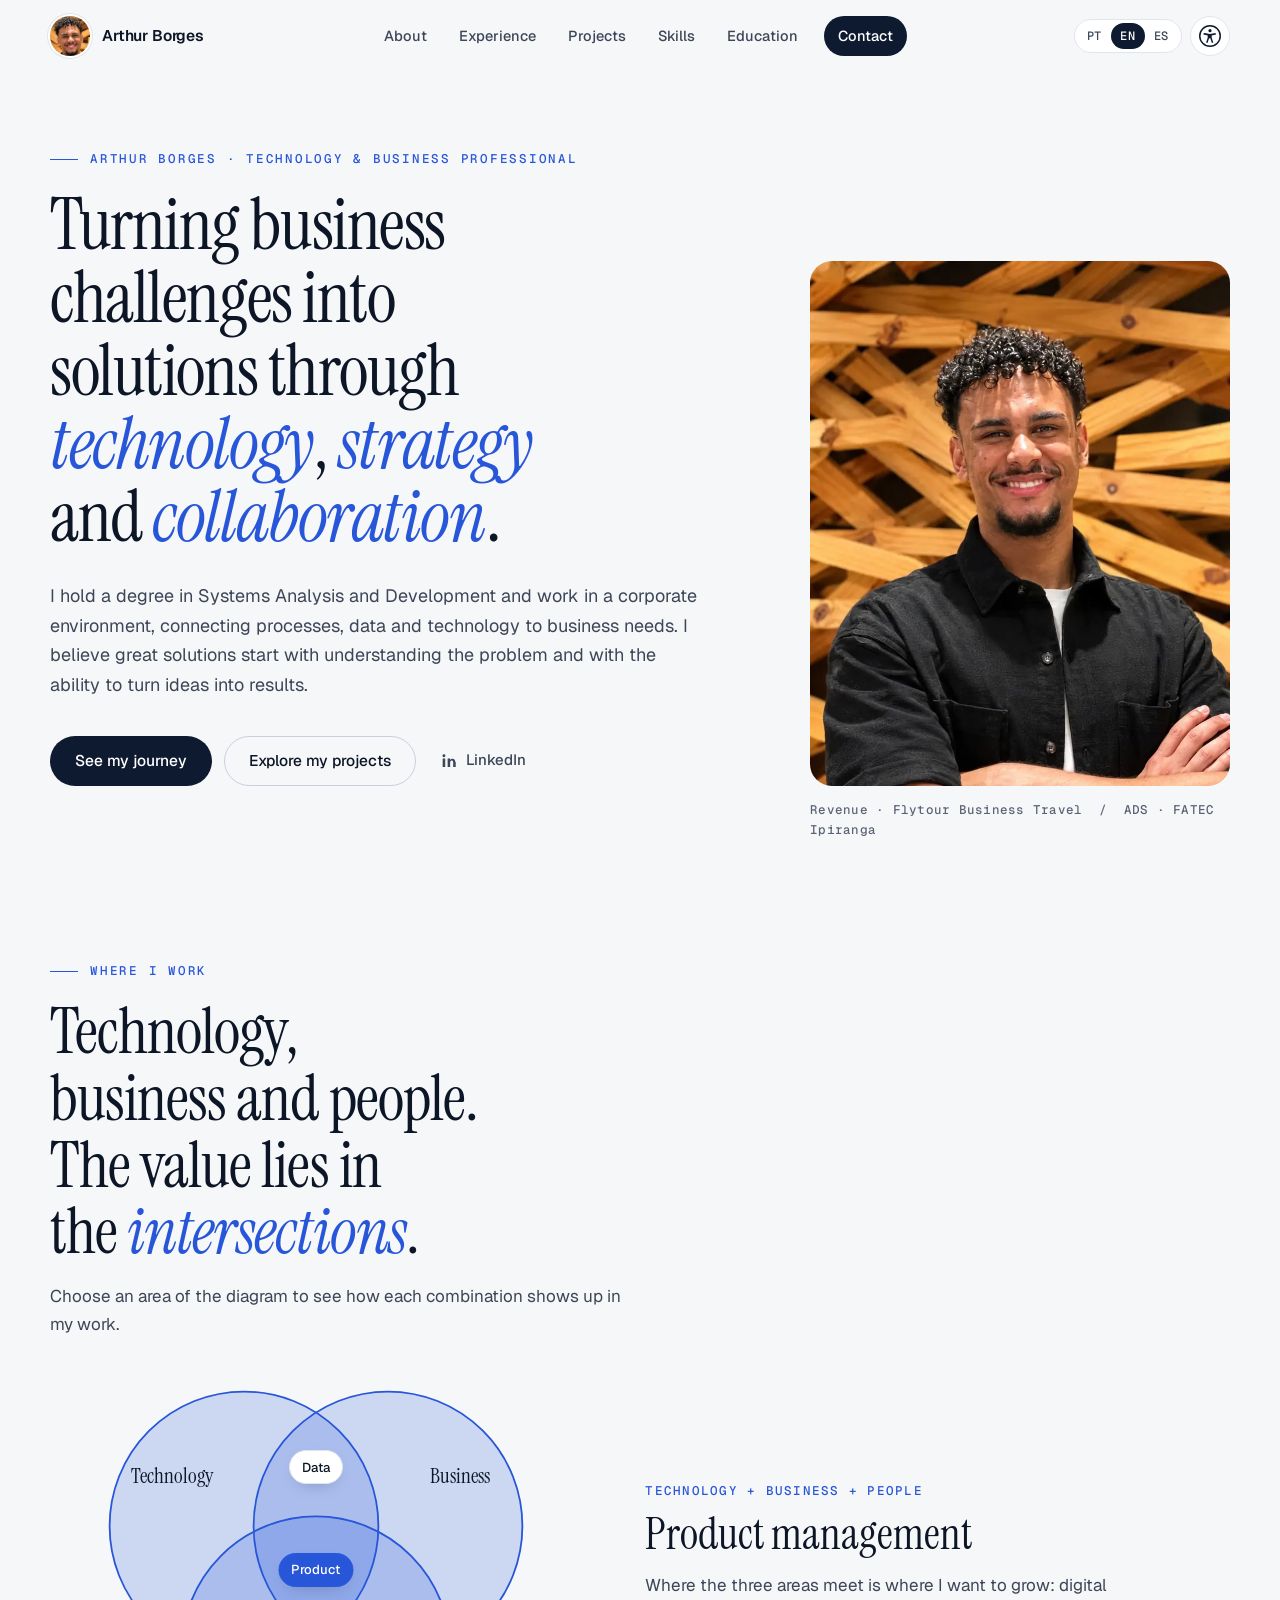
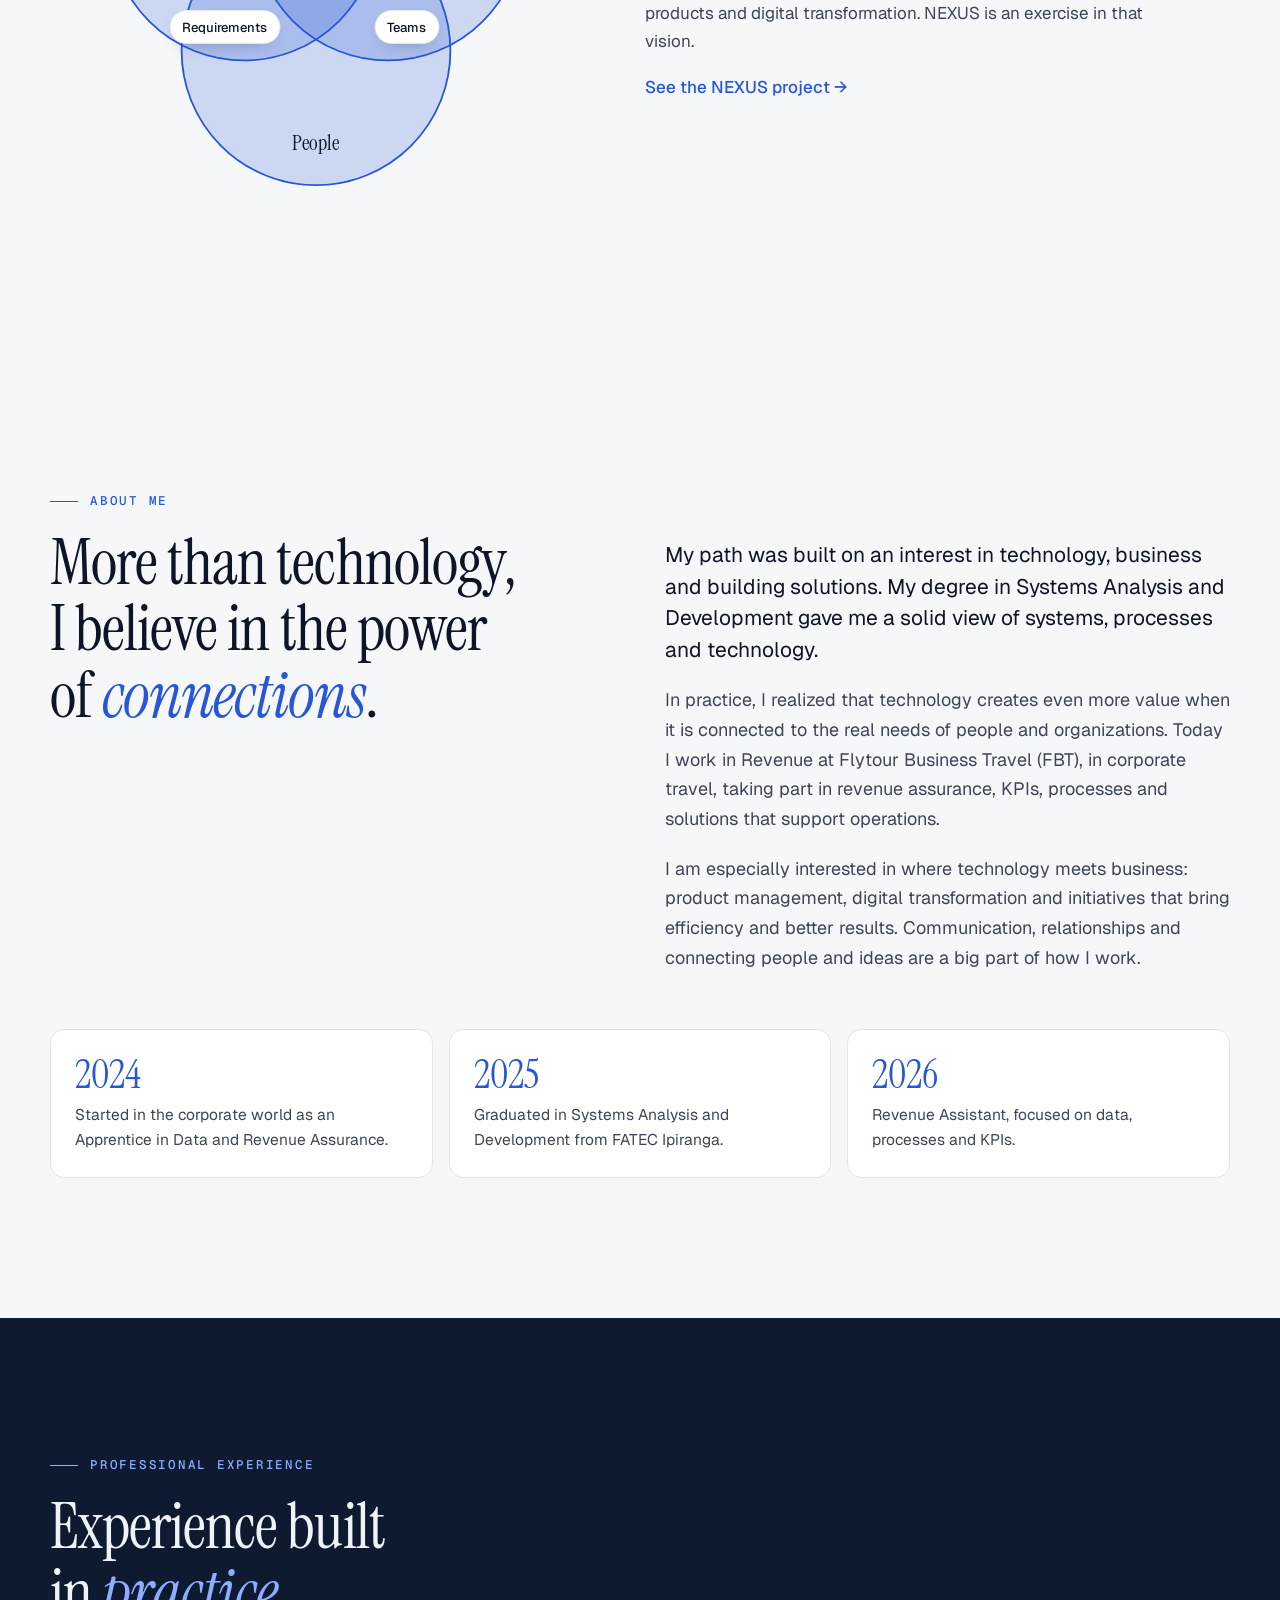
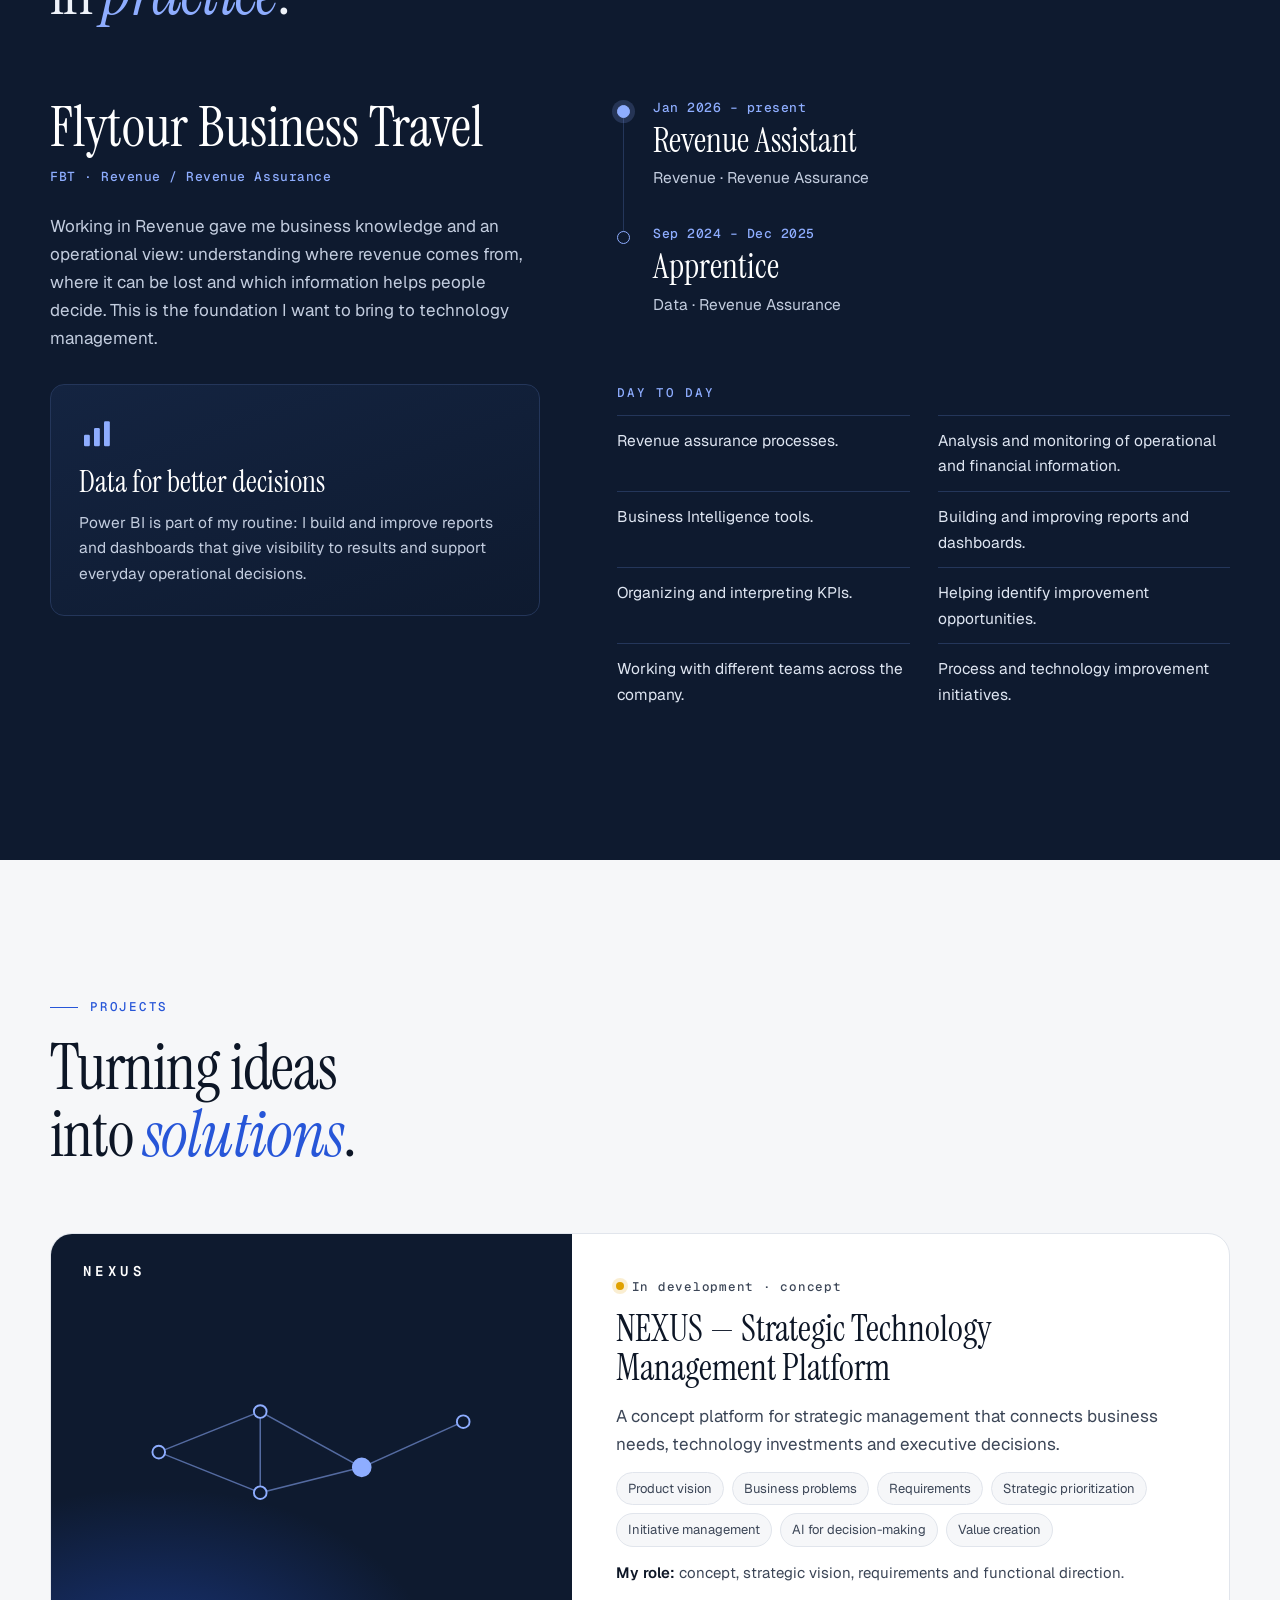
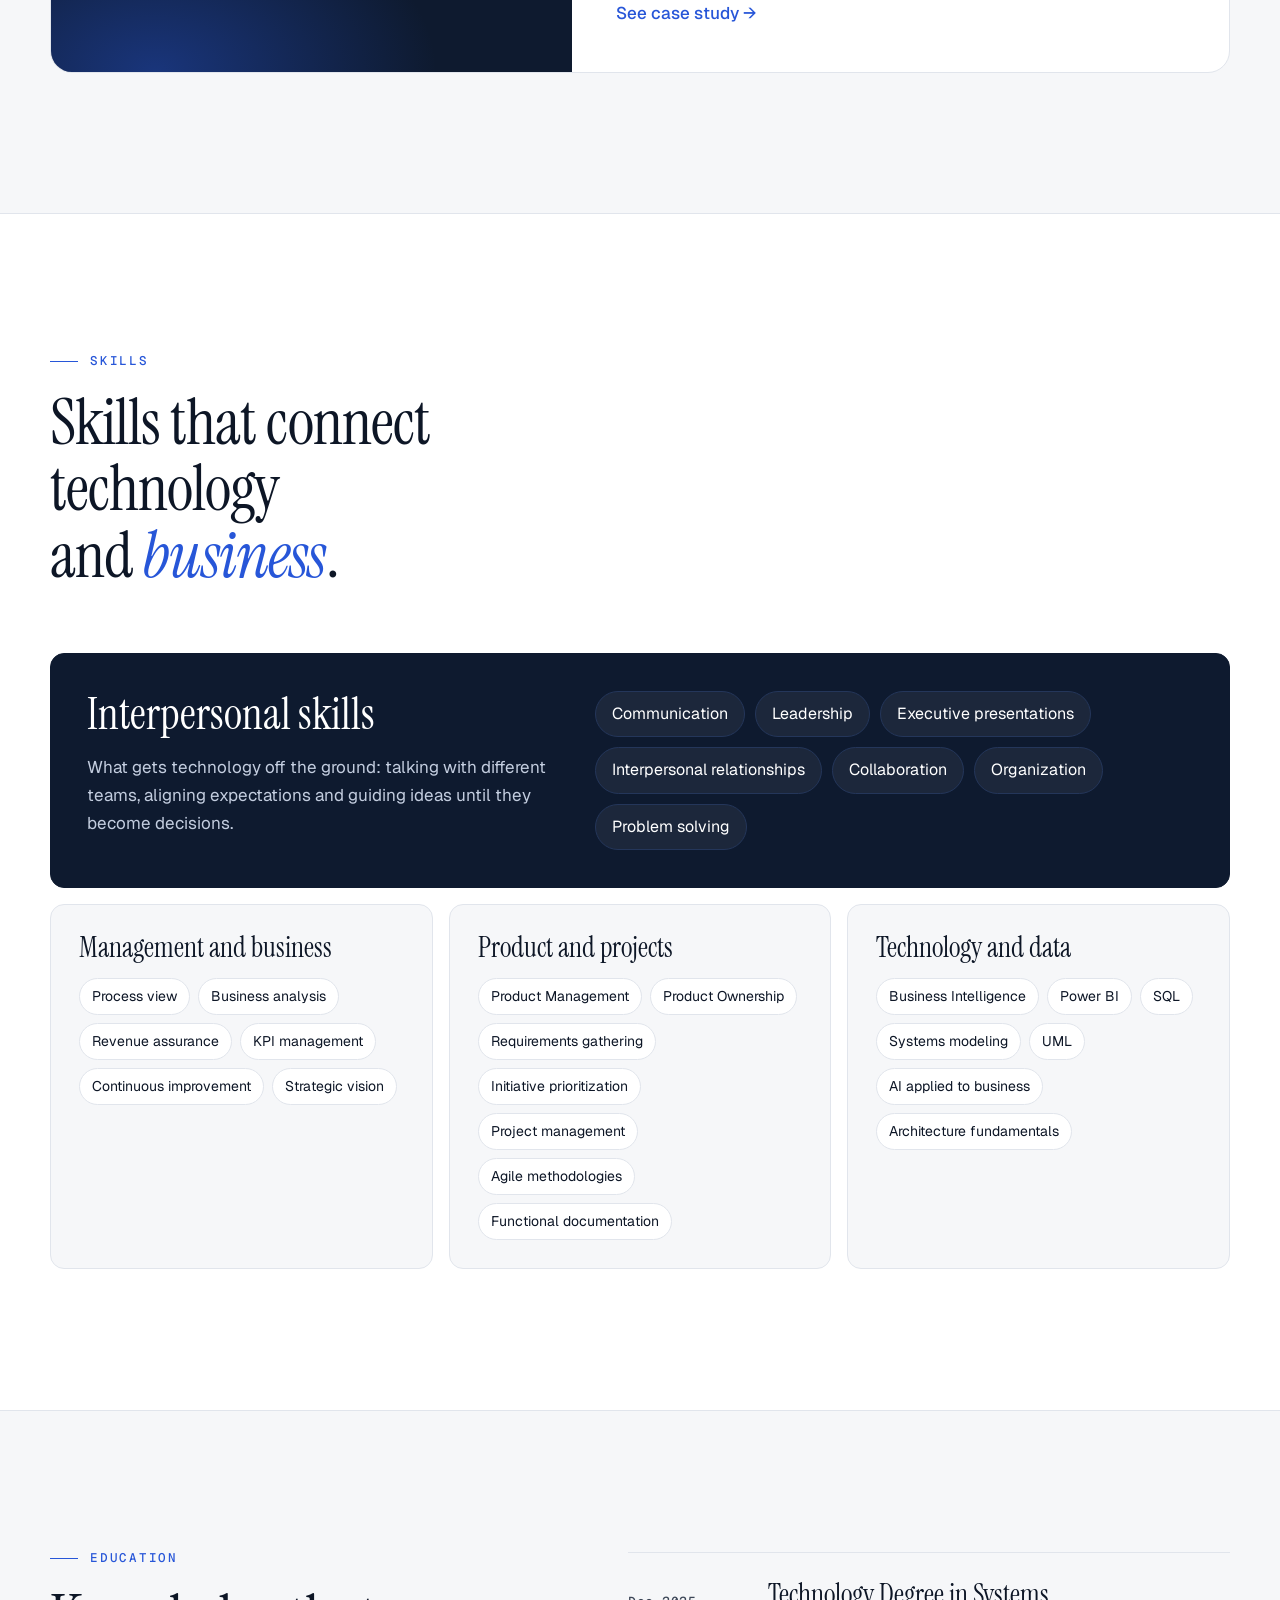
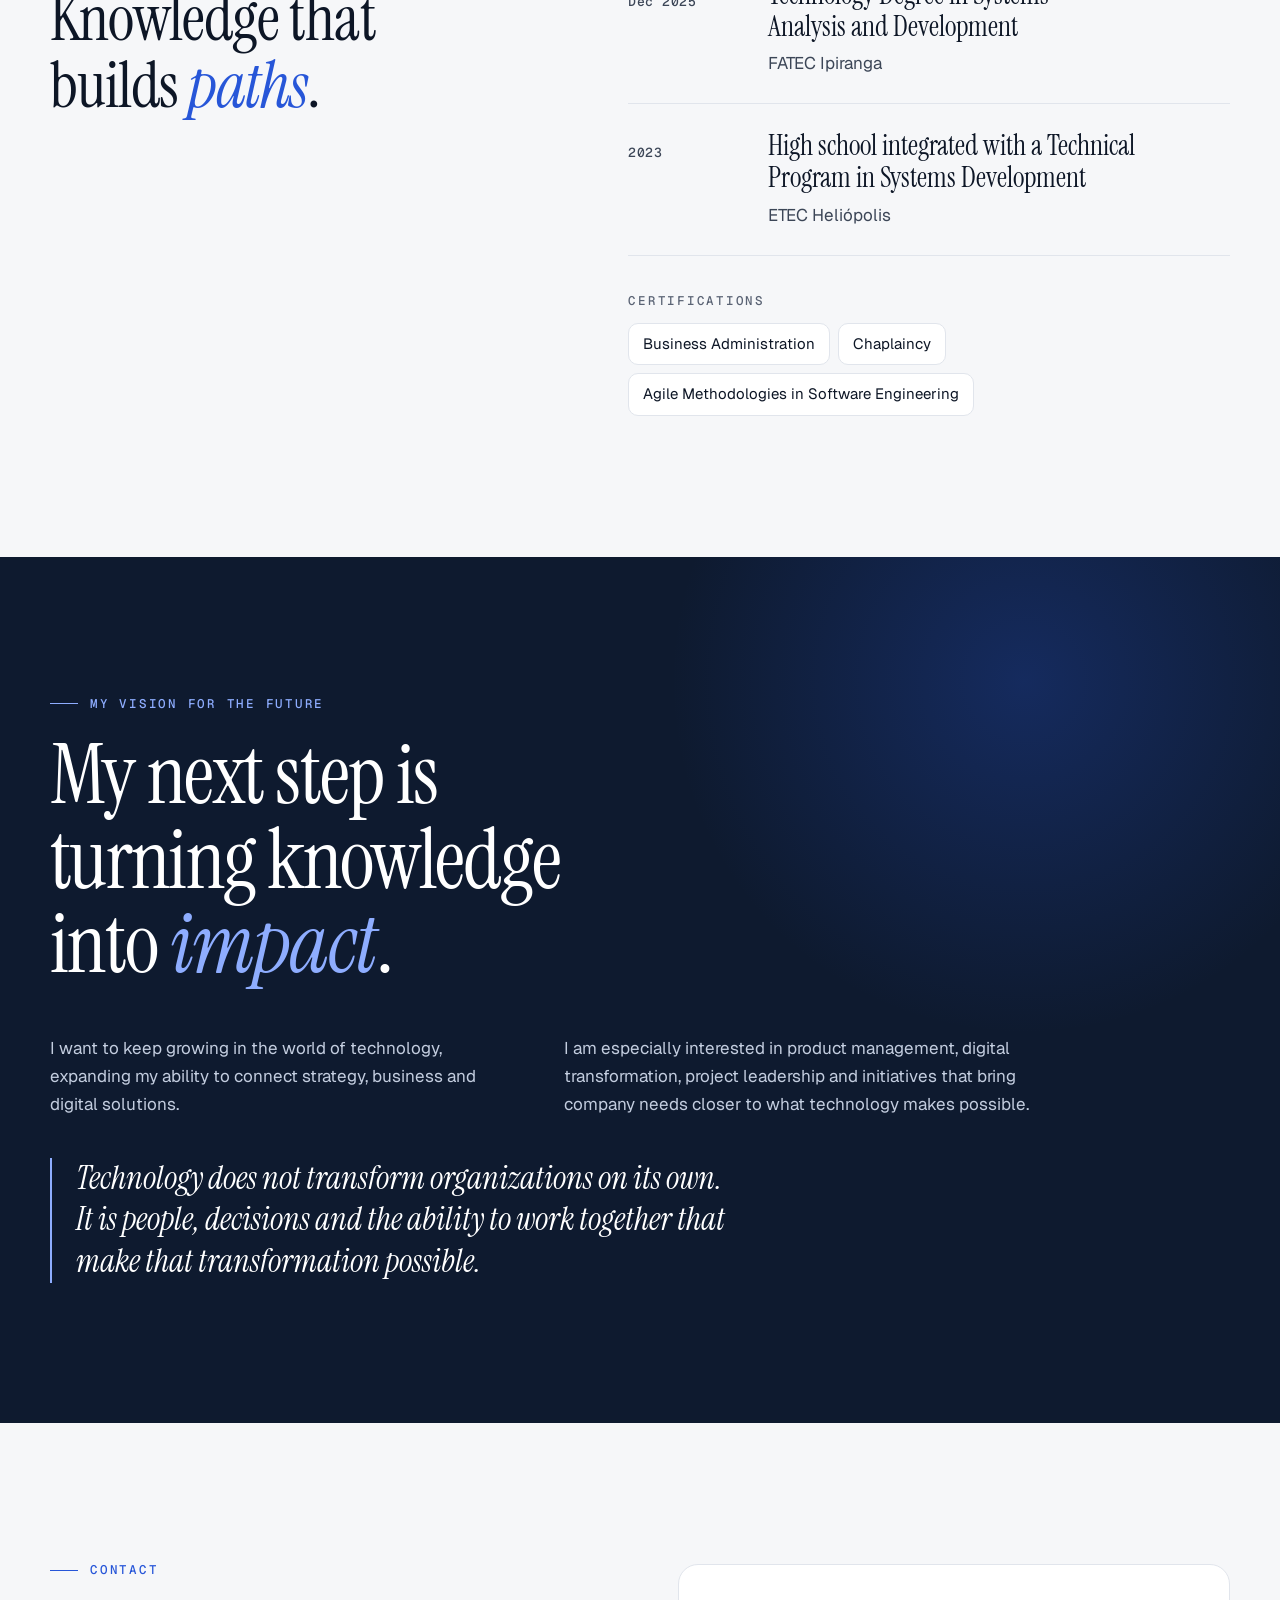
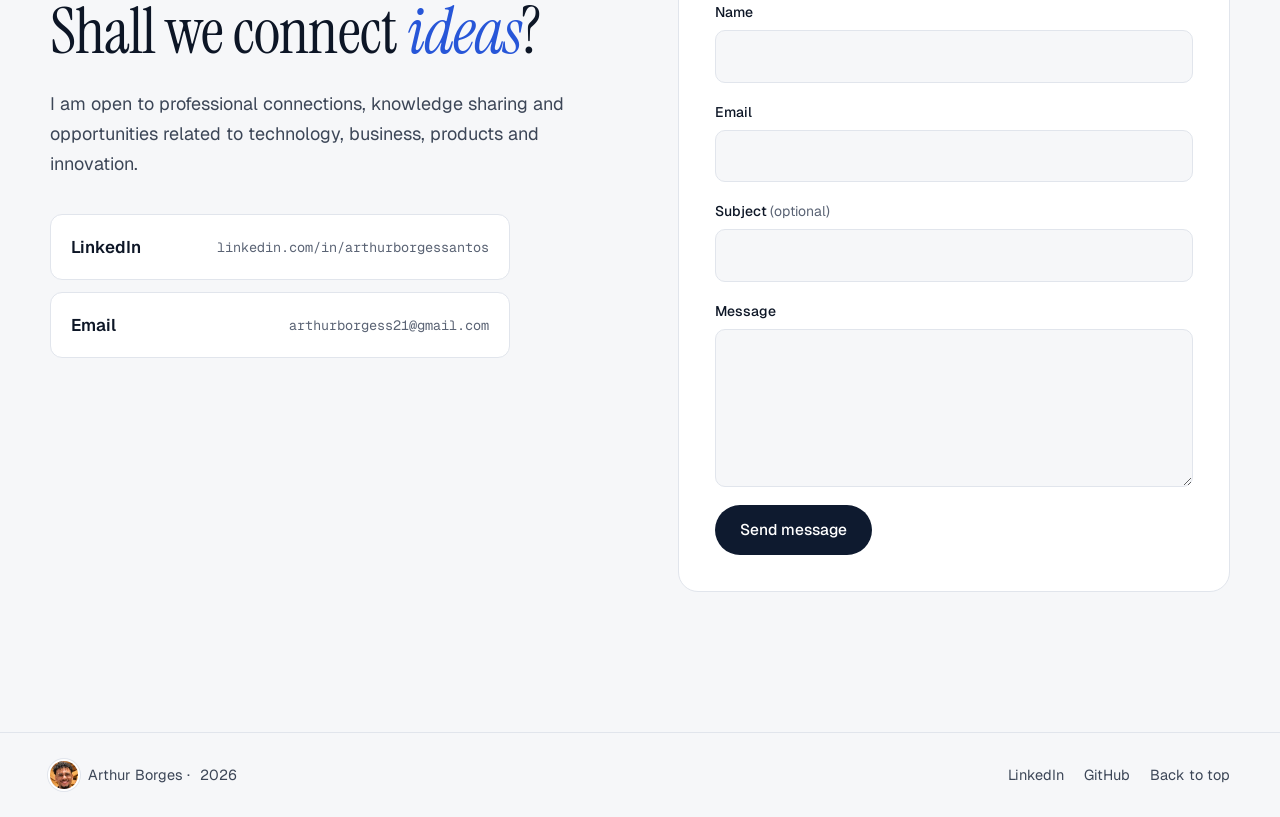
==== en/index.html @ 5f2b8b88 "feat: acessibilidade, inglês e espanhol, foto no topo e diagrama Onde eu atuo" ====
<!doctype html>
<html lang="en">
<head>
  <meta charset="utf-8">
  <meta name="viewport" content="width=device-width, initial-scale=1">
  <title>Arthur Borges · Technology &amp; Business Professional</title>
  <meta name="description" content="Arthur Borges connects technology, business and people. A Systems Analysis and Development graduate working in Revenue with data, processes and Business Intelligence.">
  <link rel="canonical" href="https://arthursantx.github.io/en/">
  <meta name="theme-color" content="#0E1A2F">

  <meta property="og:type" content="profile">
  <meta property="og:locale" content="en_US">
  <meta property="og:site_name" content="Arthur Borges">
  <meta property="og:title" content="Arthur Borges · Technology & Business Professional">
  <meta property="og:description" content="Connecting technology, business and people to turn business challenges into solutions.">
  <meta property="og:url" content="https://arthursantx.github.io/en/">
  <meta property="og:image" content="https://arthursantx.github.io/assets/img/og.jpg">
  <meta property="og:image:width" content="1200">
  <meta property="og:image:height" content="630">
  <meta property="og:image:alt" content="Arthur Borges, Technology & Business Professional">
  <meta name="twitter:card" content="summary_large_image">

  <link rel="icon" href="/favicon-32.png" type="image/png" sizes="32x32">
  <link rel="alternate" hreflang="pt-BR" href="https://arthursantx.github.io/">
  <link rel="alternate" hreflang="en" href="https://arthursantx.github.io/en/">
  <link rel="alternate" hreflang="es" href="https://arthursantx.github.io/es/">
  <link rel="alternate" hreflang="x-default" href="https://arthursantx.github.io/">
  <link rel="preconnect" href="https://fonts.googleapis.com">
  <link rel="preconnect" href="https://fonts.gstatic.com" crossorigin>
  <link rel="stylesheet" href="https://fonts.googleapis.com/css2?family=Geist:wght@400;500;600&family=Geist+Mono:wght@400;500&family=Instrument+Serif:ital@0;1&display=swap">
  <link rel="stylesheet" href="/assets/css/site.css">
  <script src="/assets/js/site.js" defer></script>
  <script>try{var a=JSON.parse(localStorage.getItem('ab-acessibilidade')||'{}'),r=document.documentElement,e=[1,1.15,1.3,1.5][a.escala]||1;r.style.setProperty('--a11y-escala',e);['contraste','leitura','espacamento','links','movimento'].forEach(function(o){if(a[o]===true)r.classList.add('a11y-'+o)})}catch(x){}</script>

  <script type="application/ld+json">
  {
    "@context": "https://schema.org",
    "@type": "Person",
    "name": "Arthur Borges",
    "jobTitle": "Technology & Business Professional",
    "url": "https://arthursantx.github.io/",
    "sameAs": ["https://www.linkedin.com/in/arthurborgessantos/", "https://github.com/arthursantx"],
    "alumniOf": [
      {"@type": "CollegeOrUniversity", "name": "FATEC Ipiranga"},
      {"@type": "HighSchool", "name": "ETEC Heliópolis"}
    ],
    "knowsAbout": ["Análise de negócios", "Product Ownership", "Business Intelligence", "Power BI", "Garantia de receita", "Transformação digital"]
  }
  </script>
</head>
<body>
  <a class="pular" href="#conteudo">Skip to content</a>

  <header class="topo" data-topo>
    <div class="topo-interno">
      <a class="monograma" href="#inicio" aria-label="Arthur Borges, back to top">
        <img class="monograma-foto" src="/assets/img/avatar.webp" alt="" width="40" height="40">
        <span class="monograma-nome">Arthur Borges</span>
      </a>
      <nav class="menu" id="menu" aria-label="Sections" data-menu>
        <ul>
          <li><a href="#sobre">About</a></li>
          <li><a href="#experiencia">Experience</a></li>
          <li><a href="#projetos">Projects</a></li>
          <li><a href="#competencias">Skills</a></li>
          <li><a href="#formacao">Education</a></li>
          <li><a href="#contato" class="menu-contato">Contact</a></li>
        </ul>
      </nav>
      <div class="ferramentas">
        <nav class="idiomas" aria-label="Language">
          <a href="/" hreflang="pt-BR" lang="pt-BR" data-idioma="pt"><span aria-hidden="true">PT</span><span class="visualmente-oculto">Português</span></a>
          <a href="/en/" hreflang="en" lang="en" data-idioma="en" aria-current="page"><span aria-hidden="true">EN</span><span class="visualmente-oculto">English</span></a>
          <a href="/es/" hreflang="es" lang="es" data-idioma="es"><span aria-hidden="true">ES</span><span class="visualmente-oculto">Español</span></a>
        </nav>
        <button class="a11y-botao" type="button" aria-expanded="false" aria-controls="a11y" data-a11y-botao>
          <svg aria-hidden="true" viewBox="0 0 24 24"><circle cx="12" cy="12" r="10.25" fill="none" stroke="currentColor" stroke-width="1.5"/><circle cx="12" cy="6.7" r="1.6"/><path d="M6.4 9.1c1.9.5 3.8.8 5.6.8s3.7-.3 5.6-.8l.4 1.4c-1.4.4-2.9.7-4.3.9v2.4l1.6 4.6-1.4.5-1.6-4.6h-1.2l-1.6 4.6-1.4-.5 1.6-4.6v-2.4c-1.4-.2-2.9-.5-4.3-.9l.4-1.4Z"/></svg>
          <span class="visualmente-oculto">Accessibility</span>
        </button>
      </div>
      <button class="menu-botao" type="button" aria-expanded="false" aria-controls="menu" data-menu-botao>
        <span class="menu-botao-linhas" aria-hidden="true"></span>
        <span class="visualmente-oculto">Open menu</span>
      </button>
    </div>
  </header>

  <div class="a11y-painel" id="a11y" role="dialog" aria-labelledby="a11y-titulo" hidden data-a11y-painel>
    <div class="a11y-cabeca">
      <h2 id="a11y-titulo">Accessibility</h2>
      <button type="button" class="a11y-fechar" data-a11y-fechar><span aria-hidden="true">×</span><span class="visualmente-oculto">Close accessibility panel</span></button>
    </div>
    <div class="a11y-grupo" role="group" aria-labelledby="a11y-tamanho">
      <p id="a11y-tamanho" class="a11y-rotulo">Text size</p>
      <div class="a11y-tamanho">
        <button type="button" data-a11y-texto="-1"><span aria-hidden="true">A−</span><span class="visualmente-oculto">Decrease text size</span></button>
        <output data-a11y-escala>100%</output>
        <button type="button" data-a11y-texto="1"><span aria-hidden="true">A+</span><span class="visualmente-oculto">Increase text size</span></button>
      </div>
    </div>
    <ul class="a11y-opcoes">
      <li><button type="button" aria-pressed="false" data-a11y="contraste"><span class="a11y-chave" aria-hidden="true"></span>High contrast</button></li>
      <li><button type="button" aria-pressed="false" data-a11y="leitura"><span class="a11y-chave" aria-hidden="true"></span>Easy-to-read font</button></li>
      <li><button type="button" aria-pressed="false" data-a11y="espacamento"><span class="a11y-chave" aria-hidden="true"></span>More space between letters and lines</button></li>
      <li><button type="button" aria-pressed="false" data-a11y="links"><span class="a11y-chave" aria-hidden="true"></span>Highlight links and buttons</button></li>
      <li><button type="button" aria-pressed="false" data-a11y="movimento"><span class="a11y-chave" aria-hidden="true"></span>Pause animations</button></li>
      <li><button type="button" aria-pressed="false" data-a11y="guia"><span class="a11y-chave" aria-hidden="true"></span>Reading guide</button></li>
    </ul>
    <button type="button" class="a11y-restaurar" data-a11y-restaurar>Reset to default</button>
    <p class="a11y-nota">Your choices are saved in this browser. The site also follows your system’s reduced-motion setting.</p>
  </div>

  <main id="conteudo">
    <!-- 01 · HOME -->
    <section class="hero" id="inicio" aria-labelledby="hero-titulo">
      <div class="envoltorio hero-grade">
        <div class="hero-texto">
          <p class="rotulo revelar">Arthur Borges · Technology &amp; Business Professional</p>
          <h1 id="hero-titulo" class="revelar">Turning business challenges into solutions through <em>technology</em>, <em>strategy</em> and <em>collaboration</em>.</h1>
          <p class="hero-apoio revelar">I hold a degree in Systems Analysis and Development and work in a corporate environment, connecting processes, data and technology to business needs. I believe great solutions start with understanding the problem and with the ability to turn ideas into results.</p>
          <div class="hero-acoes revelar">
            <a class="botao botao-cheio" href="#experiencia">See my journey</a>
            <a class="botao botao-contorno" href="#projetos">Explore my projects</a>
            <a class="link-linkedin" href="https://www.linkedin.com/in/arthurborgessantos/" target="_blank" rel="noopener">
              <svg aria-hidden="true" viewBox="0 0 24 24"><path d="M6.94 8.5H3.56V20h3.38V8.5ZM5.25 3a1.96 1.96 0 1 0 0 3.92 1.96 1.96 0 0 0 0-3.92ZM20.44 13.4c0-3.1-1.65-4.55-3.86-4.55a3.34 3.34 0 0 0-3.02 1.66V8.5h-3.37V20h3.37v-5.7c0-1.5.28-2.95 2.14-2.95 1.83 0 1.86 1.71 1.86 3.05V20h3.38v-6.6Z"/></svg>
              LinkedIn
            </a>
          </div>
        </div>

        <figure class="retrato revelar" aria-label="Portrait of Arthur Borges">
          <img src="/assets/img/arthur.webp" alt="Arthur Borges smiling, wearing a black shirt, arms crossed" width="720" height="900" loading="eager">
          <div class="retrato-cartao" aria-hidden="true">
            <span class="retrato-iniciais">AB</span>
            <ul class="retrato-pilares">
              <li><span>01</span>Technology</li>
              <li><span>02</span>Business</li>
              <li><span>03</span>People</li>
            </ul>
          </div>
          <figcaption class="retrato-legenda">Revenue · Flytour Business Travel &nbsp;/&nbsp; ADS · FATEC Ipiranga</figcaption>
        </figure>
      </div>

    </section>

    <!-- 01b · ONDE EU ATUO -->
    <section class="secao atuacao" id="atuacao" aria-labelledby="atuacao-titulo">
      <div class="envoltorio atuacao-grade">
        <div class="atuacao-intro">
          <p class="rotulo revelar">Where I work</p>
          <h2 id="atuacao-titulo" class="titulo-secao revelar">Technology, business and people. The value lies in the <em>intersections</em>.</h2>
          <p class="atuacao-dica revelar">Choose an area of the diagram to see how each combination shows up in my work.</p>
        </div>

        <div class="venn revelar" data-venn>
          <svg class="venn-desenho" viewBox="0 0 400 370" aria-hidden="true">
            <circle class="venn-circulo" data-circulo="t" cx="140" cy="130" r="112"/>
            <circle class="venn-circulo" data-circulo="n" cx="260" cy="130" r="112"/>
            <circle class="venn-circulo" data-circulo="p" cx="200" cy="234" r="112"/>
          </svg>
          <div class="venn-alvos" role="group" aria-label="Diagram areas">
            <button type="button" class="venn-alvo venn-alvo-principal" style="--x:20%;--y:24%" data-regiao="t" aria-pressed="false">Technology</button>
            <button type="button" class="venn-alvo venn-alvo-principal" style="--x:80%;--y:24%" data-regiao="n" aria-pressed="false">Business</button>
            <button type="button" class="venn-alvo venn-alvo-principal" style="--x:50%;--y:84%" data-regiao="p" aria-pressed="false">People</button>
            <button type="button" class="venn-alvo" style="--x:50%;--y:22%" data-regiao="tn" aria-pressed="false">Data</button>
            <button type="button" class="venn-alvo" style="--x:31%;--y:58%" data-regiao="tp" aria-pressed="false">Requirements</button>
            <button type="button" class="venn-alvo" style="--x:69%;--y:58%" data-regiao="np" aria-pressed="false">Teams</button>
            <button type="button" class="venn-alvo venn-alvo-centro" style="--x:50%;--y:45%" data-regiao="tnp" aria-pressed="true">Product</button>
          </div>
        </div>

        <ul class="venn-detalhes" aria-live="polite" data-venn-detalhes>
          <li data-regiao-conteudo="tnp">
            <p class="venn-detalhe-rotulo">Technology + Business + People</p>
            <h3>Product management</h3>
            <p>Where the three areas meet is where I want to grow: digital products and digital transformation. NEXUS is an exercise in that vision.</p>
            <a class="venn-link" href="/en/projetos/nexus/">See the NEXUS project <span aria-hidden="true">→</span></a>
          </li>
          <li data-regiao-conteudo="t">
            <p class="venn-detalhe-rotulo">Technology</p>
            <h3>Technical foundation</h3>
            <p>A degree in Systems Analysis and Development, an understanding of how systems work, and Business Intelligence. I understand technology well enough to talk productively with the people who build it.</p>
          </li>
          <li data-regiao-conteudo="n">
            <p class="venn-detalhe-rotulo">Business</p>
            <h3>Revenue perspective</h3>
            <p>Day-to-day work in Revenue: revenue assurance, processes and KPIs. Understanding where revenue comes from and where it can be lost.</p>
          </li>
          <li data-regiao-conteudo="p">
            <p class="venn-detalhe-rotulo">People</p>
            <h3>Communication</h3>
            <p>Relationships, presentations and listening. It is what helps a good idea win support inside a company.</p>
          </li>
          <li data-regiao-conteudo="tn">
            <p class="venn-detalhe-rotulo">Technology + Business</p>
            <h3>Data for decisions</h3>
            <p>Power BI reports and dashboards that turn operational information into visibility for management.</p>
          </li>
          <li data-regiao-conteudo="tp">
            <p class="venn-detalhe-rotulo">Technology + People</p>
            <h3>Translating needs</h3>
            <p>Turning what teams need into clear requirements, and explaining technical solutions to non-technical people.</p>
          </li>
          <li data-regiao-conteudo="np">
            <p class="venn-detalhe-rotulo">Business + People</p>
            <h3>Cross-team alignment</h3>
            <p>Working with different teams across the company, aligning expectations and bringing KPIs into the conversation.</p>
          </li>
        </ul>
      </div>
    </section>

    <!-- 02 · SOBRE -->
    <section class="secao" id="sobre" aria-labelledby="sobre-titulo">
      <div class="envoltorio sobre-grade">
        <div>
          <p class="rotulo revelar">About me</p>
          <h2 id="sobre-titulo" class="titulo-secao revelar">More than technology, I believe in the power of <em>connections</em>.</h2>
        </div>
        <div class="sobre-texto">
          <p class="revelar">My path was built on an interest in technology, business and building solutions. My degree in Systems Analysis and Development gave me a solid view of systems, processes and technology.</p>
          <p class="revelar">In practice, I realized that technology creates even more value when it is connected to the real needs of people and organizations. Today I work in Revenue at Flytour Business Travel (FBT), in corporate travel, taking part in revenue assurance, KPIs, processes and solutions that support operations.</p>
          <p class="revelar">I am especially interested in where technology meets business: product management, digital transformation and initiatives that bring efficiency and better results. Communication, relationships and connecting people and ideas are a big part of how I work.</p>
        </div>
        <ul class="destaques" aria-label="Career highlights">
          <li class="destaque revelar">
            <span class="destaque-ano">2024</span>
            <p>Started in the corporate world as an Apprentice in Data and Revenue Assurance.</p>
          </li>
          <li class="destaque revelar">
            <span class="destaque-ano">2025</span>
            <p>Graduated in Systems Analysis and Development from FATEC Ipiranga.</p>
          </li>
          <li class="destaque revelar">
            <span class="destaque-ano">2026</span>
            <p>Revenue Assistant, focused on data, processes and KPIs.</p>
          </li>
        </ul>
      </div>
    </section>

    <!-- 03 · EXPERIÊNCIA -->
    <section class="secao secao-escura" id="experiencia" aria-labelledby="exp-titulo">
      <div class="envoltorio">
        <p class="rotulo revelar">Professional experience</p>
        <h2 id="exp-titulo" class="titulo-secao revelar">Experience built in <em>practice</em>.</h2>

        <div class="exp-grade">
          <div class="empresa revelar">
            <p class="empresa-nome">Flytour Business Travel</p>
            <p class="empresa-detalhe">FBT · Revenue / Revenue Assurance</p>
            <p class="empresa-nota">Working in Revenue gave me business knowledge and an operational view: understanding where revenue comes from, where it can be lost and which information helps people decide. This is the foundation I want to bring to technology management.</p>
          </div>

          <ol class="linha-tempo">
            <li class="etapa etapa-atual revelar">
              <p class="etapa-periodo"><time datetime="2026-01">Jan 2026</time> – present</p>
              <h3>Revenue Assistant</h3>
              <p class="etapa-area">Revenue · Revenue Assurance</p>
            </li>
            <li class="etapa revelar">
              <p class="etapa-periodo"><time datetime="2024-09">Sep 2024</time> – <time datetime="2025-12">Dec 2025</time></p>
              <h3>Apprentice</h3>
              <p class="etapa-area">Data · Revenue Assurance</p>
            </li>
          </ol>

          <div class="atividades revelar">
            <h3>Day to day</h3>
            <ul class="etapa-lista">
              <li>Revenue assurance processes.</li>
              <li>Analysis and monitoring of operational and financial information.</li>
              <li>Business Intelligence tools.</li>
              <li>Building and improving reports and dashboards.</li>
              <li>Organizing and interpreting KPIs.</li>
              <li>Helping identify improvement opportunities.</li>
              <li>Working with different teams across the company.</li>
              <li>Process and technology improvement initiatives.</li>
            </ul>
          </div>

          <div class="destaque-bi revelar">
            <svg aria-hidden="true" viewBox="0 0 48 48" class="destaque-bi-icone"><rect x="6" y="26" width="7" height="14" rx="1.5"/><rect x="18" y="18" width="7" height="22" rx="1.5"/><rect x="30" y="10" width="7" height="30" rx="1.5"/></svg>
            <h3>Data for better decisions</h3>
            <p>Power BI is part of my routine: I build and improve reports and dashboards that give visibility to results and support everyday operational decisions.</p>
          </div>
        </div>
      </div>
    </section>

    <!-- 04 · PROJETOS -->
    <section class="secao" id="projetos" aria-labelledby="proj-titulo">
      <div class="envoltorio">
        <p class="rotulo revelar">Projects</p>
        <h2 id="proj-titulo" class="titulo-secao revelar">Turning ideas into <em>solutions</em>.</h2>

        <ul class="projetos">
          <li class="projeto revelar">
            <a class="projeto-link" href="/en/projetos/nexus/">
              <div class="projeto-capa" aria-hidden="true">
                <span class="projeto-marca">NEXUS</span>
                <svg viewBox="0 0 320 120" class="projeto-grafo">
                  <g class="arestas"><path d="M40 60 L120 28 L200 72 L280 36"/><path d="M120 28 L120 92 L200 72"/><path d="M40 60 L120 92"/></g>
                  <g class="nos"><circle cx="40" cy="60" r="5"/><circle cx="120" cy="28" r="5"/><circle cx="120" cy="92" r="5"/><circle cx="200" cy="72" r="7"/><circle cx="280" cy="36" r="5"/></g>
                </svg>
              </div>
              <div class="projeto-corpo">
                <p class="projeto-status"><span class="ponto" aria-hidden="true"></span>In development · concept</p>
                <h3>NEXUS — Strategic Technology Management Platform</h3>
                <p>A concept platform for strategic management that connects business needs, technology investments and executive decisions.</p>
                <ul class="etiquetas" aria-label="Project aspects">
                  <li>Product vision</li>
                  <li>Business problems</li>
                  <li>Requirements</li>
                  <li>Strategic prioritization</li>
                  <li>Initiative management</li>
                  <li>AI for decision-making</li>
                  <li>Value creation</li>
                </ul>
                <p class="projeto-papel"><strong>My role:</strong> concept, strategic vision, requirements and functional direction.</p>
                <span class="projeto-cta">See case study <span aria-hidden="true">→</span></span>
              </div>
            </a>
          </li>
        </ul>
      </div>
    </section>

    <!-- 05 · COMPETÊNCIAS -->
    <section class="secao secao-suave" id="competencias" aria-labelledby="comp-titulo">
      <div class="envoltorio">
        <p class="rotulo revelar">Skills</p>
        <h2 id="comp-titulo" class="titulo-secao revelar">Skills that connect technology and <em>business</em>.</h2>

        <div class="competencias">
          <article class="grupo grupo-pessoas revelar">
            <h3>Interpersonal skills</h3>
            <p class="grupo-intro">What gets technology off the ground: talking with different teams, aligning expectations and guiding ideas until they become decisions.</p>
            <ul>
              <li>Communication</li><li>Leadership</li><li>Executive presentations</li><li>Interpersonal relationships</li>
              <li>Collaboration</li><li>Organization</li><li>Problem solving</li>
            </ul>
          </article>
          <article class="grupo revelar">
            <h3>Management and business</h3>
            <ul>
              <li>Process view</li><li>Business analysis</li><li>Revenue assurance</li>
              <li>KPI management</li><li>Continuous improvement</li><li>Strategic vision</li>
            </ul>
          </article>
          <article class="grupo revelar">
            <h3>Product and projects</h3>
            <ul>
              <li>Product Management</li><li>Product Ownership</li><li>Requirements gathering</li>
              <li>Initiative prioritization</li><li>Project management</li><li>Agile methodologies</li><li>Functional documentation</li>
            </ul>
          </article>
          <article class="grupo revelar">
            <h3>Technology and data</h3>
            <ul>
              <li>Business Intelligence</li><li>Power BI</li><li>SQL</li><li>Systems modeling</li>
              <li>UML</li><li>AI applied to business</li><li>Architecture fundamentals</li>
            </ul>
          </article>
        </div>
      </div>
    </section>

    <!-- 06 · FORMAÇÃO -->
    <section class="secao" id="formacao" aria-labelledby="form-titulo">
      <div class="envoltorio formacao-grade">
        <div>
          <p class="rotulo revelar">Education</p>
          <h2 id="form-titulo" class="titulo-secao revelar">Knowledge that builds <em>paths</em>.</h2>
        </div>
        <div>
          <ol class="cursos">
            <li class="curso revelar">
              <p class="curso-ano"><time datetime="2025-12">Dec 2025</time></p>
              <div>
                <h3>Technology Degree in Systems Analysis and Development</h3>
                <p>FATEC Ipiranga</p>
              </div>
            </li>
            <li class="curso revelar">
              <p class="curso-ano"><time datetime="2023">2023</time></p>
              <div>
                <h3>High school integrated with a Technical Program in Systems Development</h3>
                <p>ETEC Heliópolis</p>
              </div>
            </li>
          </ol>
          <div class="certificacoes revelar">
            <h3>Certifications</h3>
            <ul>
              <li>Business Administration</li>
              <li>Chaplaincy</li>
              <li>Agile Methodologies in Software Engineering</li>
            </ul>
          </div>
        </div>
      </div>
    </section>

    <!-- 07 · VISÃO -->
    <section class="secao secao-escura visao" id="visao" aria-labelledby="visao-titulo">
      <div class="envoltorio visao-grade">
        <p class="rotulo revelar">My vision for the future</p>
        <h2 id="visao-titulo" class="visao-titulo revelar">My next step is turning knowledge into <em>impact</em>.</h2>
        <div class="visao-texto">
          <p class="revelar">I want to keep growing in the world of technology, expanding my ability to connect strategy, business and digital solutions.</p>
          <p class="revelar">I am especially interested in product management, digital transformation, project leadership and initiatives that bring company needs closer to what technology makes possible.</p>
          <p class="visao-frase revelar">Technology does not transform organizations on its own. It is people, decisions and the ability to work together that make that transformation possible.</p>
        </div>
      </div>
    </section>

    <!-- 08 · CONTATO -->
    <section class="secao" id="contato" aria-labelledby="contato-titulo">
      <div class="envoltorio contato-grade">
        <div>
          <p class="rotulo revelar">Contact</p>
          <h2 id="contato-titulo" class="titulo-secao revelar">Shall we connect <em>ideas</em>?</h2>
          <p class="contato-texto revelar">I am open to professional connections, knowledge sharing and opportunities related to technology, business, products and innovation.</p>
          <ul class="canais revelar">
            <li>
              <a class="canal" href="https://www.linkedin.com/in/arthurborgessantos/" target="_blank" rel="noopener">
                <span class="canal-nome">LinkedIn</span>
                <span class="canal-valor">linkedin.com/in/arthurborgessantos</span>
              </a>
            </li>
            <!-- Aparecem quando configurados em /assets/js/site.js (CONFIG.email e CONFIG.curriculo). -->
            <li data-se-configurado="email" hidden>
              <a class="canal" data-link-email href="#">
                <span class="canal-nome">Email</span>
                <span class="canal-valor" data-texto-email></span>
              </a>
            </li>
            <li data-se-configurado="curriculo" hidden>
              <a class="canal" data-link-curriculo href="#" download>
                <span class="canal-nome">Résumé</span>
                <span class="canal-valor">Download PDF</span>
              </a>
            </li>
          </ul>
        </div>

        <form class="formulario revelar" novalidate data-formulario>
          <div class="campo">
            <label for="f-nome">Name</label>
            <input id="f-nome" name="nome" type="text" autocomplete="name" required maxlength="120">
            <p class="campo-erro" id="f-nome-erro" aria-live="polite"></p>
          </div>
          <div class="campo">
            <label for="f-email">Email</label>
            <input id="f-email" name="email" type="email" autocomplete="email" required maxlength="160">
            <p class="campo-erro" id="f-email-erro" aria-live="polite"></p>
          </div>
          <div class="campo">
            <label for="f-assunto">Subject <span class="opcional">(optional)</span></label>
            <input id="f-assunto" name="assunto" type="text" maxlength="140">
          </div>
          <div class="campo">
            <label for="f-mensagem">Message</label>
            <textarea id="f-mensagem" name="mensagem" rows="5" required minlength="10" maxlength="3000"></textarea>
            <p class="campo-erro" id="f-mensagem-erro" aria-live="polite"></p>
          </div>
          <!-- Campo invisível contra robôs: pessoas não preenchem. -->
          <div class="armadilha" aria-hidden="true"><label for="f-site">Website</label><input id="f-site" name="_gotcha" tabindex="-1" autocomplete="off"></div>
          <button class="botao botao-cheio" type="submit" data-enviar>Send message</button>
          <p class="formulario-status" role="status" aria-live="polite" data-status></p>
        </form>
      </div>
    </section>
  </main>

  <footer class="rodape">
    <div class="envoltorio rodape-interno">
      <p><img class="monograma-foto monograma-pequeno" src="/assets/img/avatar.webp" alt="" width="28" height="28" loading="lazy"> Arthur Borges · <span data-ano>2026</span></p>
      <nav aria-label="Footer">
        <a href="https://www.linkedin.com/in/arthurborgessantos/" target="_blank" rel="noopener">LinkedIn</a>
        <a href="https://github.com/arthursantx" target="_blank" rel="noopener">GitHub</a>
        <a href="#inicio">Back to top</a>
      </nav>
    </div>
  </footer>
</body>
</html>
---- assets/css/site.css ----
/* Arthur Borges · sistema visual
   Página clara com seções em azul-marinho. Serifa de exibição (Instrument Serif) para títulos e trechos em itálico
   destacados em azul; Geist para texto; Geist Mono para rótulos, datas e números. */
:root {
  --papel: #f6f7f9;
  --branco: #ffffff;
  --tinta: #0d1626;
  --tinta-suave: #3c4657;
  --cinza: #5a6374;
  --linha: #e1e5ec;
  --marinho: #0e1a2f;
  --marinho-2: #142441;
  --marinho-linha: #24365a;
  --marinho-texto: #c3cddf;
  --azul: #2756d8;
  --azul-claro: #8eadff;
  --azul-fundo: #e8eefc;
  --verde: #1f8a5b;

  --serifa: 'Instrument Serif', 'Iowan Old Style', Georgia, serif;
  --texto: 'Geist', 'Segoe UI', system-ui, -apple-system, sans-serif;
  --mono: 'Geist Mono', ui-monospace, 'SFMono-Regular', Menlo, Consolas, monospace;

  --largura: 1180px;
  --gutter: max(20px, env(safe-area-inset-left, 0px));
  --raio: 14px;
  --topo-altura: 72px;
  --ease: cubic-bezier(.2, .7, .2, 1);
  color-scheme: light;
}

*, *::before, *::after { box-sizing: border-box; }
html { scroll-behavior: smooth; scroll-padding-top: calc(var(--topo-altura) + 12px); -webkit-text-size-adjust: 100%; }
body {
  margin: 0;
  background: var(--papel);
  color: var(--tinta);
  font: 400 17px/1.65 var(--texto);
  -webkit-font-smoothing: antialiased;
  text-rendering: optimizeLegibility;
}
img, svg { display: block; max-width: 100%; }
h1, h2, h3 { margin: 0; font-weight: 400; text-wrap: balance; }
p { margin: 0; }
ul, ol { margin: 0; padding: 0; list-style: none; }
a { color: inherit; }
em { font-style: italic; }
:focus-visible { outline: 2px solid var(--azul); outline-offset: 3px; border-radius: 6px; }
.secao-escura :focus-visible { outline-color: var(--azul-claro); }
.visualmente-oculto { position: absolute; width: 1px; height: 1px; overflow: hidden; clip: rect(0 0 0 0); white-space: nowrap; }
.pular {
  position: absolute; left: 16px; top: -60px; z-index: 100; background: var(--marinho); color: #fff;
  padding: 10px 16px; border-radius: 8px; text-decoration: none; transition: top .2s;
}
.pular:focus { top: 12px; }

.envoltorio {
  width: 100%;
  max-width: calc(var(--largura) + 2 * 32px);
  margin-inline: auto;
  padding-left: max(32px, env(safe-area-inset-left, 0px));
  padding-right: max(32px, env(safe-area-inset-right, 0px));
}

.rotulo {
  font: 500 12.5px/1 var(--mono);
  letter-spacing: .14em;
  text-transform: uppercase;
  color: var(--azul);
  margin-bottom: 22px;
  display: flex;
  align-items: center;
  gap: 12px;
}
.rotulo::before { content: ''; width: 28px; height: 1px; background: currentColor; }
.secao-escura .rotulo { color: var(--azul-claro); }

.titulo-secao {
  font: 400 clamp(38px, 5.2vw, 64px)/1.04 var(--serifa);
  letter-spacing: -.015em;
  max-width: 17ch;
}
.titulo-secao em, h1 em, .visao-titulo em { color: var(--azul); }
.secao-escura .titulo-secao em, .secao-escura .visao-titulo em { color: var(--azul-claro); }

/* ---------- topo ---------- */
.topo {
  position: fixed;
  inset: 0 0 auto;
  z-index: 50;
  padding-top: env(safe-area-inset-top, 0px);
  transition: background-color .3s, box-shadow .3s, backdrop-filter .3s;
}
.topo.rolado {
  background: rgb(246 247 249 / 86%);
  backdrop-filter: saturate(160%) blur(14px);
  -webkit-backdrop-filter: saturate(160%) blur(14px);
  box-shadow: 0 1px 0 var(--linha);
}
.topo-interno {
  max-width: calc(var(--largura) + 64px);
  margin-inline: auto;
  height: var(--topo-altura);
  padding-left: max(32px, env(safe-area-inset-left, 0px));
  padding-right: max(32px, env(safe-area-inset-right, 0px));
  display: flex;
  align-items: center;
  justify-content: space-between;
  gap: 24px;
}
.monograma { display: flex; align-items: center; gap: 12px; text-decoration: none; }
.monograma-marca {
  display: inline-grid;
  place-items: center;
  width: 36px;
  height: 36px;
  border-radius: 10px;
  background: var(--marinho);
  color: #fff;
  font: 400 19px/1 var(--serifa);
  letter-spacing: .02em;
}
.monograma-nome { font-weight: 600; font-size: 15.5px; letter-spacing: -.01em; }
.menu ul { display: flex; gap: 4px; align-items: center; }
.menu a {
  display: block;
  padding: 8px 14px;
  border-radius: 999px;
  font-size: 14.5px;
  font-weight: 500;
  color: var(--tinta-suave);
  text-decoration: none;
  transition: color .2s, background-color .2s;
}
.menu a:hover { color: var(--tinta); background: rgb(13 22 38 / 5%); }
.menu a[aria-current='true'] { color: var(--tinta); background: rgb(13 22 38 / 6%); }
.menu .menu-contato { background: var(--marinho); color: #fff; margin-left: 8px; }
.menu .menu-contato:hover, .menu .menu-contato[aria-current='true'] { background: var(--azul); color: #fff; }
.menu-botao { display: none; }

/* ---------- botões ---------- */
.botao {
  display: inline-flex;
  align-items: center;
  justify-content: center;
  gap: 8px;
  min-height: 50px;
  padding: 0 24px;
  border-radius: 999px;
  font: 500 15.5px/1 var(--texto);
  text-decoration: none;
  border: 1px solid transparent;
  cursor: pointer;
  transition: transform .25s var(--ease), background-color .2s, color .2s, border-color .2s, box-shadow .25s;
}
.botao-cheio { background: var(--marinho); color: #fff; }
.botao-cheio:hover { background: var(--azul); transform: translateY(-1px); box-shadow: 0 10px 24px -12px rgb(39 86 216 / 70%); }
.botao-contorno { border-color: #c9d0dc; color: var(--tinta); background: transparent; }
.botao-contorno:hover { border-color: var(--tinta); transform: translateY(-1px); }
.botao:disabled { opacity: .6; cursor: progress; transform: none; }

/* ---------- hero ---------- */
.hero { padding-top: calc(var(--topo-altura) + clamp(48px, 9vh, 104px)); padding-bottom: clamp(16px, 3vw, 40px); }
.hero-grade { display: grid; grid-template-columns: minmax(0, 1.45fr) minmax(0, 1fr); gap: clamp(32px, 6vw, 88px); align-items: end; }
.hero h1 {
  font: 400 clamp(42px, 5.6vw, 74px)/1.02 var(--serifa);
  letter-spacing: -.02em;
  max-width: 17ch;
}
.hero-apoio { margin-top: 28px; max-width: 58ch; color: var(--tinta-suave); font-size: 18px; }
.hero-acoes { margin-top: 36px; display: flex; flex-wrap: wrap; gap: 12px; align-items: center; }
.link-linkedin {
  display: inline-flex; align-items: center; gap: 8px; margin-left: 8px;
  font-weight: 500; font-size: 15px; color: var(--tinta-suave); text-decoration: none; padding: 8px 4px;
}
.link-linkedin svg { width: 18px; height: 18px; fill: currentColor; }
.link-linkedin:hover { color: var(--azul); }

.retrato { margin: 0; position: relative; aspect-ratio: 4 / 5; max-width: 420px; width: 100%; justify-self: end; }
.retrato img { width: 100%; height: 100%; object-fit: cover; border-radius: 22px; position: relative; z-index: 1; }
.retrato img ~ .retrato-cartao { display: none; }
.retrato-cartao {
  position: absolute; inset: 0; border-radius: 22px; overflow: hidden;
  background:
    radial-gradient(120% 80% at 100% 0%, rgb(39 86 216 / 38%), transparent 60%),
    var(--marinho);
  color: #fff; padding: 32px; display: flex; flex-direction: column; justify-content: space-between;
}
.retrato-cartao::after {
  content: ''; position: absolute; inset: 0;
  background-image: linear-gradient(rgb(255 255 255 / 5%) 1px, transparent 1px), linear-gradient(90deg, rgb(255 255 255 / 5%) 1px, transparent 1px);
  background-size: 44px 44px; mask-image: linear-gradient(180deg, #000, transparent 75%);
}
.retrato-iniciais { font: 400 clamp(110px, 14vw, 168px)/.8 var(--serifa); letter-spacing: -.03em; position: relative; z-index: 1; }
.retrato-pilares { position: relative; z-index: 1; display: grid; gap: 10px; }
.retrato-pilares li { display: flex; gap: 14px; align-items: baseline; font-size: 19px; border-top: 1px solid rgb(255 255 255 / 14%); padding-top: 10px; }
.retrato-pilares span { font: 500 12px var(--mono); color: var(--azul-claro); letter-spacing: .1em; }
.retrato-legenda {
  position: absolute; left: 0; right: 0; top: calc(100% + 14px);
  font: 500 12.5px/1.6 var(--mono); color: var(--cinza); letter-spacing: .02em;
}


/* ---------- seções ---------- */
.secao { padding-block: clamp(80px, 11vw, 144px); }
.secao-escura { background: var(--marinho); color: #eef2f9; }
.secao-suave { background: var(--branco); border-block: 1px solid var(--linha); }

/* sobre */
.sobre-grade { display: grid; grid-template-columns: minmax(0, 1fr) minmax(0, 1.05fr); gap: 32px clamp(32px, 6vw, 96px); align-items: start; }
.sobre-texto { display: grid; gap: 20px; color: var(--tinta-suave); font-size: 18px; padding-top: 44px; }
.sobre-texto p:first-child { color: var(--tinta); font-size: 21px; line-height: 1.5; }
.destaques { grid-column: 1 / -1; display: grid; grid-template-columns: repeat(3, minmax(0, 1fr)); gap: 16px; margin-top: 24px; }
.destaque { background: var(--branco); border: 1px solid var(--linha); border-radius: var(--raio); padding: 24px; display: grid; gap: 8px; }
.destaque-ano { font: 400 40px/1 var(--serifa); color: var(--azul); }
.destaque p { color: var(--tinta-suave); font-size: 15.5px; }

/* experiência */
.exp-grade {
  margin-top: clamp(48px, 6vw, 72px);
  display: grid;
  grid-template-columns: minmax(0, 1fr) minmax(0, 1.25fr);
  gap: 32px clamp(32px, 6vw, 80px);
  grid-template-areas: 'empresa tempo' 'bi atividades';
}
.empresa { grid-area: empresa; }
.linha-tempo { grid-area: tempo; }
.destaque-bi { grid-area: bi; }
.atividades { grid-area: atividades; }
.empresa-nome { font: 400 56px/1 var(--serifa); color: #fff; }
.empresa-detalhe { margin-top: 12px; font: 500 13px/1.6 var(--mono); letter-spacing: .04em; color: var(--azul-claro); }
.empresa-nota { margin-top: 24px; color: var(--marinho-texto); max-width: 44ch; }
.linha-tempo { position: relative; display: grid; gap: 0; }
.etapa { position: relative; padding: 0 0 30px 36px; }
.etapa::before { content: ''; position: absolute; left: 6px; top: 10px; bottom: -10px; width: 1px; background: var(--marinho-linha); }
.etapa:last-child::before { display: none; }
.etapa::after { content: ''; position: absolute; left: 0; top: 6px; width: 13px; height: 13px; border-radius: 50%; border: 1px solid var(--azul-claro); background: var(--marinho); }
.etapa-atual::after { background: var(--azul-claro); box-shadow: 0 0 0 5px rgb(142 173 255 / 18%); }
.etapa-periodo { font: 500 13px var(--mono); color: var(--azul-claro); letter-spacing: .04em; }
.etapa h3 { font: 400 34px/1.1 var(--serifa); color: #fff; margin-top: 6px; }
.etapa-area { margin-top: 6px; color: var(--marinho-texto); font-size: 15.5px; }
.destaque-bi {
  align-self: start; border: 1px solid var(--marinho-linha); border-radius: var(--raio); padding: 28px;
  background: linear-gradient(160deg, var(--marinho-2), var(--marinho)); display: grid; gap: 12px;
}
.destaque-bi-icone { width: 40px; height: 40px; fill: var(--azul-claro); }
.destaque-bi h3 { font: 400 30px/1.1 var(--serifa); color: #fff; }
.destaque-bi p { color: var(--marinho-texto); font-size: 15.5px; }
.atividades h3 { font: 500 12.5px var(--mono); letter-spacing: .14em; text-transform: uppercase; color: var(--azul-claro); margin-bottom: 14px; }
.etapa-lista { display: grid; grid-template-columns: repeat(2, minmax(0, 1fr)); gap: 0 28px; }
.etapa-lista li { padding: 12px 0; border-top: 1px solid var(--marinho-linha); color: #dfe6f2; font-size: 15.5px; }

/* projetos */
.projetos { margin-top: clamp(40px, 5vw, 64px); display: grid; gap: 24px; }
.projeto-link {
  display: grid; grid-template-columns: minmax(0, .95fr) minmax(0, 1.2fr);
  background: var(--branco); border: 1px solid var(--linha); border-radius: 22px; overflow: hidden;
  text-decoration: none; transition: transform .35s var(--ease), box-shadow .35s var(--ease), border-color .3s;
}
.projeto-link:hover { transform: translateY(-3px); box-shadow: 0 30px 60px -36px rgb(13 22 38 / 45%); border-color: #cfd6e2; }
.projeto-capa {
  position: relative; min-height: 320px; background: var(--marinho); display: grid; place-items: center; overflow: hidden;
  background-image: radial-gradient(90% 70% at 20% 100%, rgb(39 86 216 / 45%), transparent 60%);
}
.projeto-marca { position: absolute; left: 32px; top: 28px; font: 600 14px var(--mono); letter-spacing: .32em; color: #fff; }
.projeto-grafo { width: 78%; }
.projeto-grafo .arestas path { fill: none; stroke: rgb(142 173 255 / 55%); stroke-width: 1.2; }
.projeto-grafo .nos circle { fill: var(--marinho); stroke: var(--azul-claro); stroke-width: 1.5; }
.projeto-grafo .nos circle:nth-child(4) { fill: var(--azul-claro); }
.projeto-corpo { padding: clamp(28px, 4vw, 44px); display: grid; gap: 14px; align-content: center; }
.projeto-status { display: inline-flex; align-items: center; gap: 8px; font: 500 12.5px var(--mono); letter-spacing: .06em; color: #8a5a00; }
.ponto { width: 8px; height: 8px; border-radius: 50%; background: #e0a100; box-shadow: 0 0 0 4px rgb(224 161 0 / 18%); }
.projeto-corpo h3 { font: 400 clamp(28px, 3vw, 36px)/1.1 var(--serifa); }
.projeto-corpo > p { color: var(--tinta-suave); }
.etiquetas { display: flex; flex-wrap: wrap; gap: 8px; }
.etiquetas li { font-size: 13px; padding: 5px 11px; border-radius: 999px; background: var(--papel); border: 1px solid var(--linha); color: var(--tinta-suave); }
.projeto-papel { font-size: 15px; color: var(--tinta-suave); }
.projeto-papel strong { color: var(--tinta); font-weight: 600; }
.projeto-cta { font-weight: 500; color: var(--azul); }
.projeto-cta span { display: inline-block; transition: transform .3s var(--ease); }
.projeto-link:hover .projeto-cta span { transform: translateX(4px); }

/* competências */
.competencias { margin-top: clamp(40px, 5vw, 64px); display: grid; grid-template-columns: repeat(3, minmax(0, 1fr)); gap: 16px; }
.grupo { border: 1px solid var(--linha); border-radius: var(--raio); padding: 28px; background: var(--papel); display: flex; flex-direction: column; gap: 14px; }
.grupo-numero { font: 500 12.5px var(--mono); color: var(--azul); letter-spacing: .1em; }
.grupo h3 { font: 400 28px/1.1 var(--serifa); }
.grupo ul { display: flex; flex-wrap: wrap; gap: 8px; }
.grupo li { font-size: 14px; padding: 6px 12px; border-radius: 999px; background: var(--branco); border: 1px solid var(--linha); }
.grupo-pessoas { grid-column: 1 / -1; background: var(--marinho); border-color: var(--marinho); color: #fff; display: grid; grid-template-columns: minmax(0, 1fr) minmax(0, 1.3fr); gap: 14px 48px; padding: 36px; }
.grupo-pessoas .grupo-numero { color: var(--azul-claro); }
.grupo-pessoas h3 { font-size: clamp(32px, 3.6vw, 44px); grid-column: 1; }
.grupo-pessoas .grupo-intro { grid-column: 1; color: var(--marinho-texto); max-width: 44ch; }
.grupo-pessoas ul { grid-column: 2; grid-row: 1 / span 3; align-content: center; gap: 10px; }
.grupo-pessoas li { background: rgb(255 255 255 / 6%); border-color: var(--marinho-linha); color: #fff; font-size: 16px; padding: 9px 16px; }

/* formação */
.formacao-grade { display: grid; grid-template-columns: minmax(0, 1fr) minmax(0, 1.2fr); gap: 32px clamp(32px, 6vw, 96px); }
.cursos { display: grid; }
.curso { display: grid; grid-template-columns: 120px minmax(0, 1fr); gap: 20px; padding: 26px 0; border-top: 1px solid var(--linha); }
.curso:last-child { border-bottom: 1px solid var(--linha); }
.curso-ano { font: 500 13px var(--mono); color: var(--azul); padding-top: 8px; letter-spacing: .04em; }
.curso h3 { font: 400 28px/1.15 var(--serifa); }
.curso p { margin-top: 6px; color: var(--tinta-suave); }
.certificacoes { margin-top: 36px; }
.certificacoes h3 { font: 500 12.5px var(--mono); letter-spacing: .14em; text-transform: uppercase; color: var(--cinza); margin-bottom: 14px; }
.certificacoes ul { display: flex; flex-wrap: wrap; gap: 8px; }
.certificacoes li { padding: 8px 14px; border-radius: 10px; background: var(--branco); border: 1px solid var(--linha); font-size: 15px; }

/* visão */
.visao { position: relative; overflow: hidden; }
.visao::before {
  content: ''; position: absolute; right: -10%; top: -30%; width: 60%; aspect-ratio: 1; border-radius: 50%;
  background: radial-gradient(circle, rgb(39 86 216 / 28%), transparent 65%); pointer-events: none;
}
.visao-grade { position: relative; display: grid; gap: 0; }
.visao-titulo { font: 400 clamp(44px, 6.6vw, 92px)/1.0 var(--serifa); letter-spacing: -.02em; max-width: 16ch; color: #fff; }
.visao-texto { margin-top: 48px; display: grid; grid-template-columns: repeat(2, minmax(0, 1fr)); gap: 24px 48px; color: var(--marinho-texto); max-width: 980px; }
.visao-frase { grid-column: 1 / -1; font: italic 400 clamp(24px, 2.6vw, 32px)/1.3 var(--serifa); color: #fff; border-left: 2px solid var(--azul-claro); padding-left: 24px; margin-top: 16px; max-width: 46ch; }

/* contato */
.contato-grade { display: grid; grid-template-columns: minmax(0, 1fr) minmax(0, 1fr); gap: 48px clamp(32px, 6vw, 96px); align-items: start; }
.contato-texto { margin-top: 24px; color: var(--tinta-suave); font-size: 18px; max-width: 44ch; }
.canais { margin-top: 36px; display: grid; gap: 12px; max-width: 460px; }
.canal {
  display: flex; justify-content: space-between; align-items: center; gap: 16px; flex-wrap: wrap;
  padding: 18px 20px; border: 1px solid var(--linha); border-radius: 12px; background: var(--branco); text-decoration: none;
  transition: border-color .2s, transform .25s var(--ease);
}
.canal:hover { border-color: var(--azul); transform: translateY(-1px); }
.canal-nome { font-weight: 600; }
.canal-valor { font: 400 13.5px var(--mono); color: var(--cinza); overflow-wrap: anywhere; }
.formulario { background: var(--branco); border: 1px solid var(--linha); border-radius: 20px; padding: clamp(24px, 3vw, 36px); display: grid; gap: 18px; }
.campo { display: grid; gap: 6px; }
.campo label { font-size: 14px; font-weight: 500; }
.opcional { color: var(--cinza); font-weight: 400; }
.campo input, .campo textarea {
  font: inherit; font-size: 16px; color: var(--tinta); background: var(--papel); border: 1px solid var(--linha); border-radius: 10px;
  padding: 12px 14px; width: 100%; transition: border-color .2s, background-color .2s, box-shadow .2s; resize: vertical;
}
.campo input:focus, .campo textarea:focus { outline: none; border-color: var(--azul); background: var(--branco); box-shadow: 0 0 0 4px rgb(39 86 216 / 12%); }
.campo [aria-invalid='true'] { border-color: #c2412d; }
.campo-erro { font-size: 13.5px; color: #b33a27; min-height: 0; }
.campo-erro:empty { display: none; }
.armadilha { position: absolute; left: -9999px; width: 1px; height: 1px; overflow: hidden; }
.formulario .botao { justify-self: start; }
.formulario-status { font-size: 15px; }
.formulario-status:empty { display: none; }
.formulario-status.ok { color: var(--verde); }
.formulario-status.aviso { color: var(--tinta-suave); background: var(--azul-fundo); padding: 12px 14px; border-radius: 10px; }
.formulario-status.aviso a { color: var(--azul); font-weight: 500; }
.formulario-status.erro { color: #b33a27; }

/* rodapé */
.rodape { border-top: 1px solid var(--linha); padding-block: 28px; padding-bottom: calc(28px + env(safe-area-inset-bottom, 0px)); }
.rodape-interno { display: flex; justify-content: space-between; align-items: center; gap: 16px; flex-wrap: wrap; font-size: 14.5px; color: var(--tinta-suave); }
.rodape-interno p { display: flex; align-items: center; gap: 10px; }
.rodape nav { display: flex; gap: 20px; flex-wrap: wrap; }
.rodape a { text-decoration: none; }
.rodape a:hover { color: var(--azul); }

/* ---------- página de projeto ---------- */
.caso-hero { padding-top: calc(var(--topo-altura) + clamp(40px, 7vh, 88px)); padding-bottom: clamp(48px, 7vw, 88px); }
.voltar { display: inline-flex; gap: 8px; align-items: center; color: var(--tinta-suave); text-decoration: none; font-size: 15px; margin-bottom: 36px; }
.voltar:hover { color: var(--azul); }
.caso-hero h1 { font: 400 clamp(44px, 6.6vw, 88px)/1.0 var(--serifa); letter-spacing: -.02em; max-width: 14ch; }
.caso-subtitulo { margin-top: 24px; font-size: 20px; color: var(--tinta-suave); max-width: 52ch; }
.caso-ficha { margin-top: 44px; display: grid; grid-template-columns: repeat(4, minmax(0, 1fr)); border-top: 1px solid var(--linha); }
.caso-ficha div { padding: 20px 20px 0 0; display: grid; gap: 4px; }
.caso-ficha div + div { padding-left: 20px; border-left: 1px solid var(--linha); }
.caso-ficha dt { font: 500 12px var(--mono); letter-spacing: .12em; text-transform: uppercase; color: var(--cinza); }
.caso-ficha dd { margin: 0; font-size: 15.5px; }
.caso-corpo { padding-block: clamp(56px, 8vw, 104px); background: var(--branco); border-top: 1px solid var(--linha); }
.caso-bloco { display: grid; grid-template-columns: minmax(0, 1fr) minmax(0, 2fr); gap: 20px clamp(32px, 6vw, 96px); padding-block: 40px; border-top: 1px solid var(--linha); }
.caso-bloco:first-child { border-top: 0; padding-top: 0; }
.caso-bloco h2 { font: 400 34px/1.1 var(--serifa); }
.caso-bloco h2 span { display: block; font: 500 12.5px var(--mono); color: var(--azul); letter-spacing: .12em; margin-bottom: 10px; }
.caso-texto { display: grid; gap: 16px; color: var(--tinta-suave); max-width: 66ch; }
.caso-texto strong { color: var(--tinta); font-weight: 600; }
.lista-marcada { display: grid; gap: 10px; }
.lista-marcada li { position: relative; padding-left: 22px; }
.lista-marcada li::before { content: ''; position: absolute; left: 0; top: .72em; width: 10px; height: 1px; background: var(--azul); }
.modulos { display: grid; grid-template-columns: repeat(2, minmax(0, 1fr)); gap: 12px; }
.modulo { border: 1px solid var(--linha); border-radius: 12px; padding: 18px; background: var(--papel); display: grid; gap: 6px; }
.modulo b { font-weight: 600; color: var(--tinta); }
.modulo span { font: 500 11.5px var(--mono); color: var(--azul); letter-spacing: .1em; }
.modulo p { font-size: 15px; }
.aviso-transparencia { border-left: 2px solid var(--azul); padding: 4px 0 4px 18px; }

/* ---------- 404 ---------- */
.nao-encontrado { min-height: 100vh; display: grid; place-items: center; text-align: center; padding: 120px 24px; }
.nao-encontrado h1 { font: 400 clamp(56px, 10vw, 120px)/1 var(--serifa); }
.nao-encontrado p { margin: 16px 0 32px; color: var(--tinta-suave); }

/* ---------- animações ---------- */
.js .revelar { opacity: 0; transform: translateY(18px); transition: opacity .8s var(--ease), transform .8s var(--ease); }
.js .revelar.visivel { opacity: 1; transform: none; }

/* ---------- responsivo ---------- */
@media (max-width: 980px) {
  .hero-grade, .sobre-grade, .formacao-grade, .contato-grade { grid-template-columns: minmax(0, 1fr); }
  .retrato { justify-self: start; max-width: 360px; }
  .sobre-texto { padding-top: 0; }
  .exp-grade { grid-template-columns: minmax(0, 1fr); grid-template-areas: 'empresa' 'tempo' 'atividades' 'bi'; }
  .projeto-link { grid-template-columns: minmax(0, 1fr); }
  .projeto-capa { min-height: 220px; }
  .competencias { grid-template-columns: repeat(2, minmax(0, 1fr)); }
  .grupo-pessoas { grid-template-columns: minmax(0, 1fr); }
  .grupo-pessoas ul { grid-column: 1; grid-row: auto; }
  .caso-ficha { grid-template-columns: repeat(2, minmax(0, 1fr)); }
  .caso-ficha div:nth-child(3) { padding-left: 0; border-left: 0; }
  .caso-bloco { grid-template-columns: minmax(0, 1fr); }
}
/* ---------- Topo: foto, idiomas e acessibilidade ---------- */
.monograma-foto { width: 40px; height: 40px; border-radius: 50%; object-fit: cover; box-shadow: 0 0 0 2px var(--branco), 0 0 0 3px var(--linha); }
.monograma-pequeno { width: 28px; height: 28px; }
.ferramentas { display: flex; align-items: center; gap: 8px; }
.idiomas { display: flex; border: 1px solid var(--linha); border-radius: 999px; padding: 3px; background: var(--branco); }
.idiomas a {
  font: 500 12px/1 var(--mono); letter-spacing: .06em; color: var(--tinta-suave); text-decoration: none;
  padding: 7px 9px; border-radius: 999px; min-width: 32px; text-align: center;
}
.idiomas a:hover { color: var(--tinta); }
.idiomas a[aria-current='page'] { background: var(--marinho); color: #fff; }
.a11y-botao {
  width: 40px; height: 40px; display: grid; place-items: center; border-radius: 50%;
  border: 1px solid var(--linha); background: var(--branco); color: var(--marinho); cursor: pointer;
}
.a11y-botao svg { width: 24px; height: 24px; fill: currentColor; }
.a11y-botao:hover, .a11y-botao[aria-expanded='true'] { background: var(--marinho); color: #fff; border-color: var(--marinho); }

.a11y-painel {
  position: fixed; z-index: 60; top: calc(var(--topo-altura) + 8px); right: max(16px, calc((100vw - var(--largura)) / 2 - 16px));
  width: min(360px, calc(100vw - 32px)); max-height: calc(100vh - var(--topo-altura) - 24px); overflow: auto;
  background: var(--branco); color: var(--tinta); border: 1px solid var(--linha); border-radius: 18px;
  box-shadow: 0 24px 60px -20px rgb(13 22 38 / 35%); padding: 20px;
}
.a11y-painel[hidden] { display: none; }
.a11y-cabeca { display: flex; justify-content: space-between; align-items: center; margin-bottom: 14px; }
.a11y-cabeca h2 { font: 400 26px/1.1 var(--serifa); }
.a11y-fechar { width: 36px; height: 36px; border-radius: 50%; border: 1px solid var(--linha); background: none; font-size: 22px; line-height: 1; cursor: pointer; color: var(--tinta); }
.a11y-rotulo { font: 500 12px var(--mono); letter-spacing: .08em; text-transform: uppercase; color: var(--cinza); margin-bottom: 8px; }
.a11y-tamanho { display: grid; grid-template-columns: 1fr auto 1fr; align-items: center; gap: 10px; }
.a11y-tamanho button { height: 44px; border-radius: 12px; border: 1px solid var(--linha); background: var(--papel); font: 600 17px var(--texto); color: var(--tinta); cursor: pointer; }
.a11y-tamanho button:disabled { opacity: .4; cursor: not-allowed; }
.a11y-tamanho output { font: 500 15px var(--mono); min-width: 52px; text-align: center; }
.a11y-opcoes { display: grid; gap: 6px; margin: 16px 0; }
.a11y-opcoes button {
  width: 100%; display: flex; align-items: center; gap: 12px; text-align: left; min-height: 44px;
  padding: 10px 12px; border-radius: 12px; border: 1px solid var(--linha); background: none; color: var(--tinta);
  font: 500 15px/1.3 var(--texto); cursor: pointer;
}
.a11y-opcoes button:hover { background: var(--papel); }
.a11y-chave { flex: none; width: 34px; height: 20px; border-radius: 999px; background: var(--linha); position: relative; transition: background-color .2s; }
.a11y-chave::after { content: ''; position: absolute; top: 3px; left: 3px; width: 14px; height: 14px; border-radius: 50%; background: #fff; box-shadow: 0 1px 2px rgb(0 0 0 / 25%); transition: transform .2s var(--ease); }
.a11y-opcoes button[aria-pressed='true'] { border-color: var(--azul); background: var(--azul-fundo); }
.a11y-opcoes button[aria-pressed='true'] .a11y-chave { background: var(--azul); }
.a11y-opcoes button[aria-pressed='true'] .a11y-chave::after { transform: translateX(14px); }
.a11y-restaurar { width: 100%; min-height: 44px; border-radius: 12px; border: 0; background: var(--marinho); color: #fff; font: 500 15px var(--texto); cursor: pointer; }
.a11y-nota { margin-top: 12px; font-size: 13px; color: var(--cinza); }
.a11y-guia {
  position: fixed; left: 0; right: 0; height: 44px; z-index: 55; pointer-events: none;
  box-shadow: 0 0 0 100vmax rgb(13 22 38 / 38%); border-block: 2px solid #ffde59; transform: translateY(-50%);
}

/* Preferências de acessibilidade (classes no <html>) */
html { --a11y-escala: 1; }
main, .rodape { zoom: var(--a11y-escala); }
html.a11y-contraste {
  --papel: #000; --branco: #000; --tinta: #fff; --tinta-suave: #fff; --cinza: #e8e8e8; --linha: #fff;
  --marinho: #000; --marinho-2: #000; --marinho-linha: #fff; --marinho-texto: #fff;
  --azul: #ffde59; --azul-claro: #ffde59; --azul-fundo: #222; --verde: #7dffb2;
}
html.a11y-contraste body, html.a11y-contraste .topo { background: #000; color: #fff; }
html.a11y-contraste .topo { backdrop-filter: none; }
html.a11y-contraste .botao-cheio, html.a11y-contraste .idiomas a[aria-current='page'], html.a11y-contraste .a11y-restaurar { background: #ffde59; color: #000; }
html.a11y-contraste .a11y-botao:hover, html.a11y-contraste .a11y-botao[aria-expanded='true'] { background: #ffde59; color: #000; }
html.a11y-contraste a { color: #ffde59; }
html.a11y-contraste .botao-cheio { border-color: #ffde59; }
html.a11y-contraste * { box-shadow: none !important; text-shadow: none !important; }
html.a11y-contraste .grupo-pessoas, html.a11y-contraste .destaque-bi, html.a11y-contraste .projeto, html.a11y-contraste .modulo { border: 1px solid #fff; }
html.a11y-contraste img { filter: none; }
html.a11y-leitura { --texto: 'Atkinson Hyperlegible', Verdana, sans-serif; --serifa: 'Atkinson Hyperlegible', Verdana, sans-serif; }
html.a11y-leitura em { font-style: normal; text-decoration: underline; text-decoration-thickness: 2px; text-underline-offset: 4px; }
html.a11y-espacamento main *, html.a11y-espacamento .rodape * { letter-spacing: .12em !important; word-spacing: .16em !important; line-height: 1.6 !important; }
html.a11y-espacamento main p { margin-bottom: 1em; }
html.a11y-links a:not(.botao) { text-decoration: underline !important; text-decoration-thickness: 2px !important; text-underline-offset: 3px; }
html.a11y-links a, html.a11y-links button, html.a11y-links input, html.a11y-links textarea { outline: 2px dashed var(--azul); outline-offset: 2px; }
html.a11y-movimento { scroll-behavior: auto; }
html.a11y-movimento *, html.a11y-movimento *::before, html.a11y-movimento *::after { animation: none !important; transition: none !important; }
html.a11y-movimento .js .revelar, html.a11y-movimento .revelar { opacity: 1 !important; transform: none !important; }

/* ---------- Onde eu atuo (diagrama interativo) ---------- */
.atuacao-grade { display: grid; grid-template-columns: minmax(0, 1fr) minmax(0, 1.1fr); grid-template-areas: 'intro intro' 'venn detalhe'; gap: 32px 64px; align-items: center; }
.atuacao-intro { grid-area: intro; max-width: 760px; }
.atuacao-dica { color: var(--tinta-suave); margin-top: 16px; max-width: 52ch; }
.venn { grid-area: venn; position: relative; width: 100%; max-width: 480px; aspect-ratio: 400 / 370; justify-self: center; }
.venn-desenho { position: absolute; inset: 0; width: 100%; height: 100%; overflow: visible; }
.venn-circulo { fill: var(--azul); fill-opacity: .07; stroke: var(--azul); stroke-opacity: .35; stroke-width: 1.5; transition: fill-opacity .3s, stroke-opacity .3s; }
.venn[data-ativo~='t'] [data-circulo='t'], .venn[data-ativo~='n'] [data-circulo='n'], .venn[data-ativo~='p'] [data-circulo='p'] { fill-opacity: .2; stroke-opacity: 1; }
.venn-alvos { position: absolute; inset: 0; }
.venn-alvo {
  position: absolute; left: var(--x); top: var(--y); transform: translate(-50%, -50%);
  padding: 7px 12px; min-height: 34px; border-radius: 999px; border: 1px solid var(--linha);
  background: var(--branco); color: var(--tinta); font: 500 13px/1 var(--texto); white-space: nowrap; cursor: pointer;
  box-shadow: 0 6px 18px -10px rgb(13 22 38 / 40%); transition: background-color .2s, color .2s, border-color .2s;
}
.venn-alvo-principal { font: 400 21px/1 var(--serifa); padding: 8px 14px; border-color: transparent; background: transparent; box-shadow: none; }
.venn-alvo-centro { background: var(--marinho); color: #fff; border-color: var(--marinho); }
.venn-alvo:hover { border-color: var(--azul); }
.venn-alvo[aria-pressed='true'] { background: var(--azul); color: #fff; border-color: var(--azul); }
.venn-detalhes { grid-area: detalhe; }
.js .venn-detalhes li:not(.ativo) { display: none; }
.venn-detalhes li { padding: 28px 0; border-top: 1px solid var(--linha); }
.js .venn-detalhes li { border-top: 0; padding: 0; }
.venn-detalhe-rotulo { font: 500 12.5px var(--mono); letter-spacing: .1em; text-transform: uppercase; color: var(--azul); }
.venn-detalhes h3 { font: 400 clamp(32px, 4vw, 44px)/1.05 var(--serifa); margin: 12px 0 14px; }
.venn-detalhes p:not(.venn-detalhe-rotulo) { color: var(--tinta-suave); font-size: 17px; max-width: 46ch; }
.venn-link { display: inline-block; margin-top: 18px; color: var(--azul); font-weight: 500; text-decoration: none; }
.venn-link:hover { text-decoration: underline; }
html:not(.js) .venn-alvos { display: none; }

@media (max-width: 980px) {
  .menu a { padding: 8px 10px; }
  .monograma-nome { display: none; }
}
@media (max-width: 760px) {
  .ferramentas { margin-left: auto; position: relative; z-index: 2; }
  .menu-botao { position: relative; z-index: 2; }
  .monograma-nome { display: inline; }
  .atuacao-grade { grid-template-columns: minmax(0, 1fr); grid-template-areas: 'intro' 'venn' 'detalhe'; }
  .venn-alvo { font-size: 12px; padding: 6px 9px; }
  .venn-alvo-principal { font-size: 18px; }
  .a11y-painel { right: 16px; }
}
@media (max-width: 420px) {
  .monograma-nome { display: none; }
}

@media (max-width: 760px) {
  body { font-size: 16px; }
  .envoltorio, .topo-interno {
    padding-left: max(20px, env(safe-area-inset-left, 0px));
    padding-right: max(20px, env(safe-area-inset-right, 0px));
  }
  .menu-botao {
    display: grid; place-items: center; width: 44px; height: 44px; border-radius: 12px; border: 1px solid var(--linha);
    background: var(--branco); cursor: pointer; position: relative; z-index: 2;
  }
  .menu-botao-linhas, .menu-botao-linhas::before, .menu-botao-linhas::after {
    display: block; width: 18px; height: 1.5px; background: var(--tinta); border-radius: 2px; transition: transform .3s var(--ease), opacity .2s;
  }
  .menu-botao-linhas { position: relative; }
  .menu-botao-linhas::before, .menu-botao-linhas::after { content: ''; position: absolute; left: 0; }
  .menu-botao-linhas::before { top: -6px; }
  .menu-botao-linhas::after { top: 6px; }
  .menu-botao[aria-expanded='true'] .menu-botao-linhas { background: transparent; }
  .menu-botao[aria-expanded='true'] .menu-botao-linhas::before { transform: translateY(6px) rotate(45deg); }
  .menu-botao[aria-expanded='true'] .menu-botao-linhas::after { transform: translateY(-6px) rotate(-45deg); }
  .menu {
    position: fixed; inset: 0; z-index: 1; background: var(--papel);
    padding: calc(var(--topo-altura) + env(safe-area-inset-top, 0px) + 24px) max(20px, env(safe-area-inset-right, 0px)) 32px max(20px, env(safe-area-inset-left, 0px));
    opacity: 0; visibility: hidden; transition: opacity .25s, visibility .25s;
  }
  .menu.aberto { opacity: 1; visibility: visible; }
  .menu ul { flex-direction: column; align-items: stretch; gap: 0; }
  .menu a { font: 400 34px/1.2 var(--serifa); color: var(--tinta); padding: 14px 0; border-radius: 0; border-bottom: 1px solid var(--linha); }
  .menu a:hover, .menu a[aria-current='true'] { background: none; color: var(--azul); }
  .menu .menu-contato { background: none; color: var(--tinta); margin: 0; }
  .menu .menu-contato:hover { background: none; color: var(--azul); }
  .monograma { position: relative; z-index: 2; }
  .hero-acoes .botao { flex: 1 1 100%; }
  .link-linkedin { margin-left: 0; }
  .retrato { max-width: 100%; aspect-ratio: 5 / 4; }
  .retrato-cartao { flex-direction: row; align-items: flex-end; }
  .retrato-iniciais { font-size: 96px; }
  .retrato-pilares li { font-size: 16px; }
  .destaques { grid-template-columns: minmax(0, 1fr); }
  .etapa-lista { grid-template-columns: minmax(0, 1fr); }
  .competencias { grid-template-columns: minmax(0, 1fr); }
  .grupo-pessoas { padding: 28px; }
  .curso { grid-template-columns: minmax(0, 1fr); gap: 4px; }
  .visao-texto { grid-template-columns: minmax(0, 1fr); }
  .modulos { grid-template-columns: minmax(0, 1fr); }
  .caso-ficha { grid-template-columns: minmax(0, 1fr); }
  .caso-ficha div, .caso-ficha div + div { padding-left: 0; border-left: 0; }
  .formulario .botao { justify-self: stretch; }
}
@media (prefers-reduced-motion: reduce) {
  html { scroll-behavior: auto; }
  *, *::before, *::after { transition-duration: .01ms !important; animation-duration: .01ms !important; }
  .js .revelar { opacity: 1; transform: none; }
}
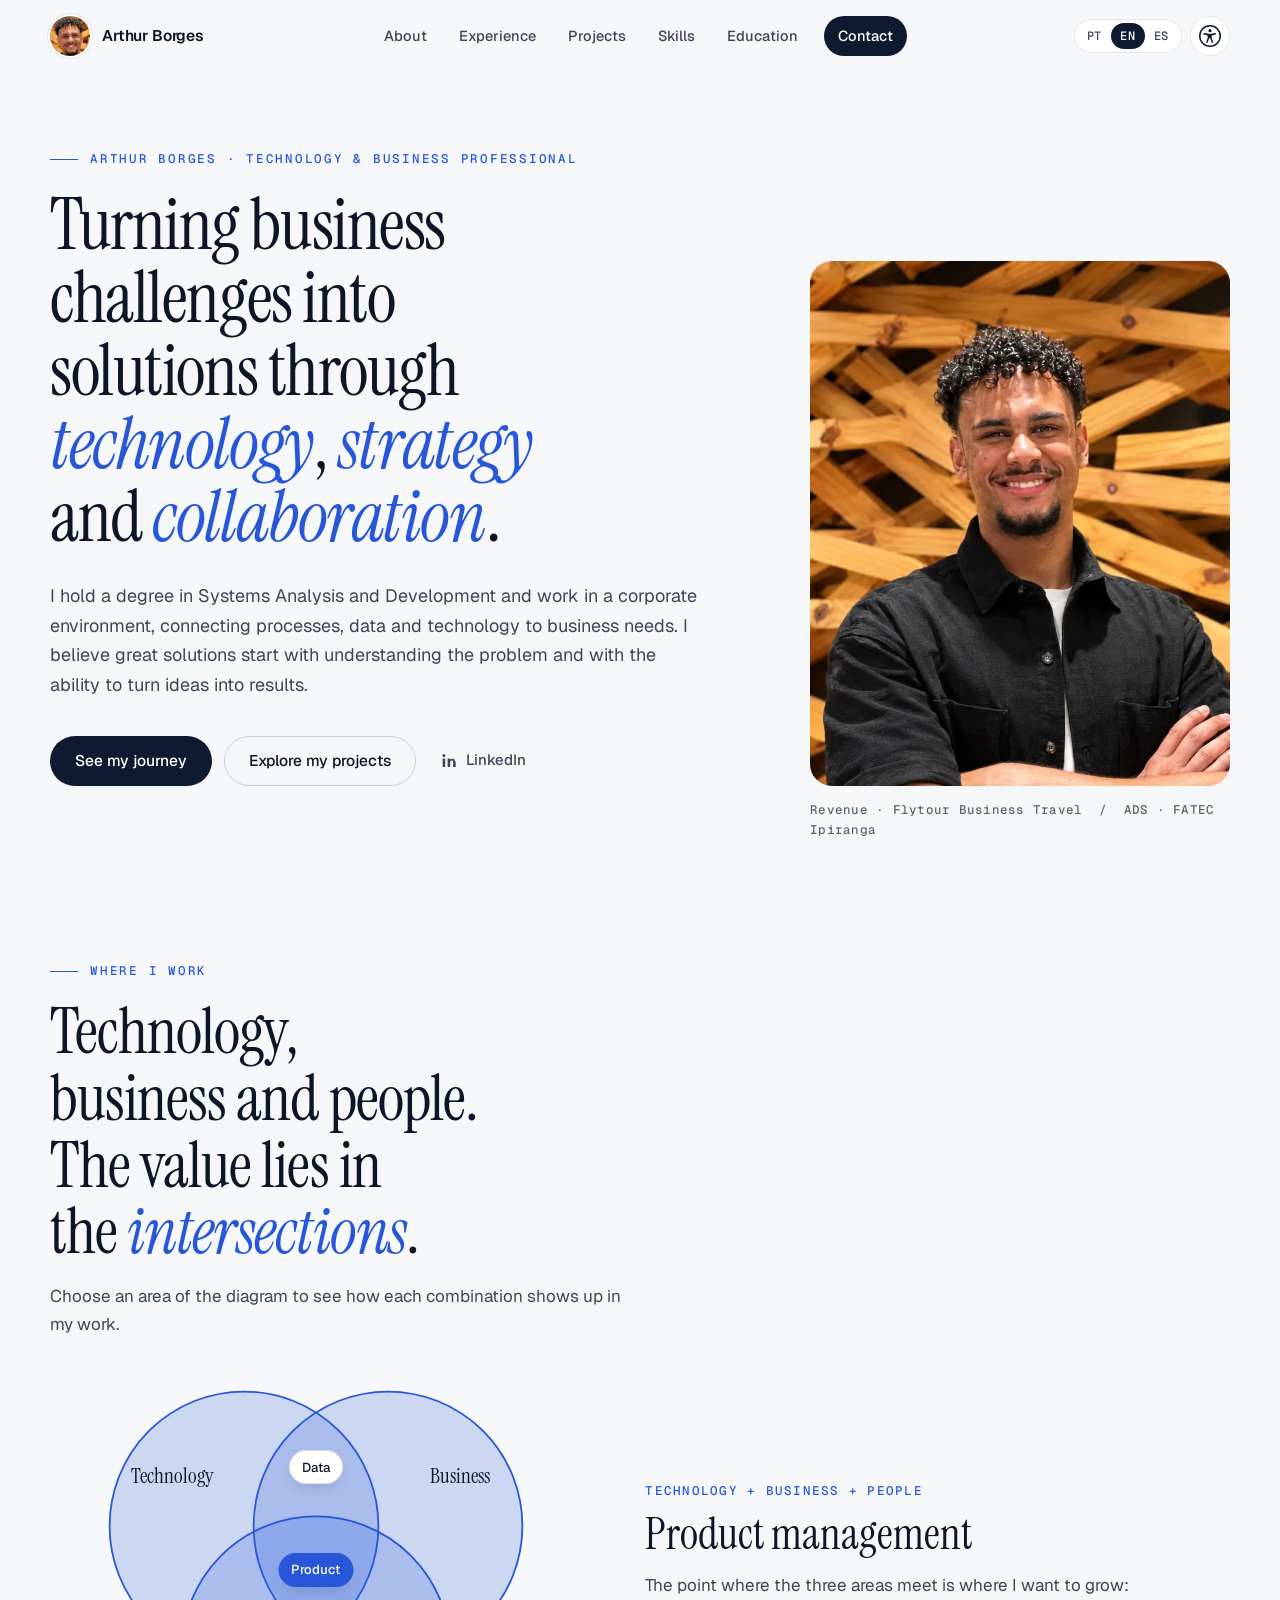
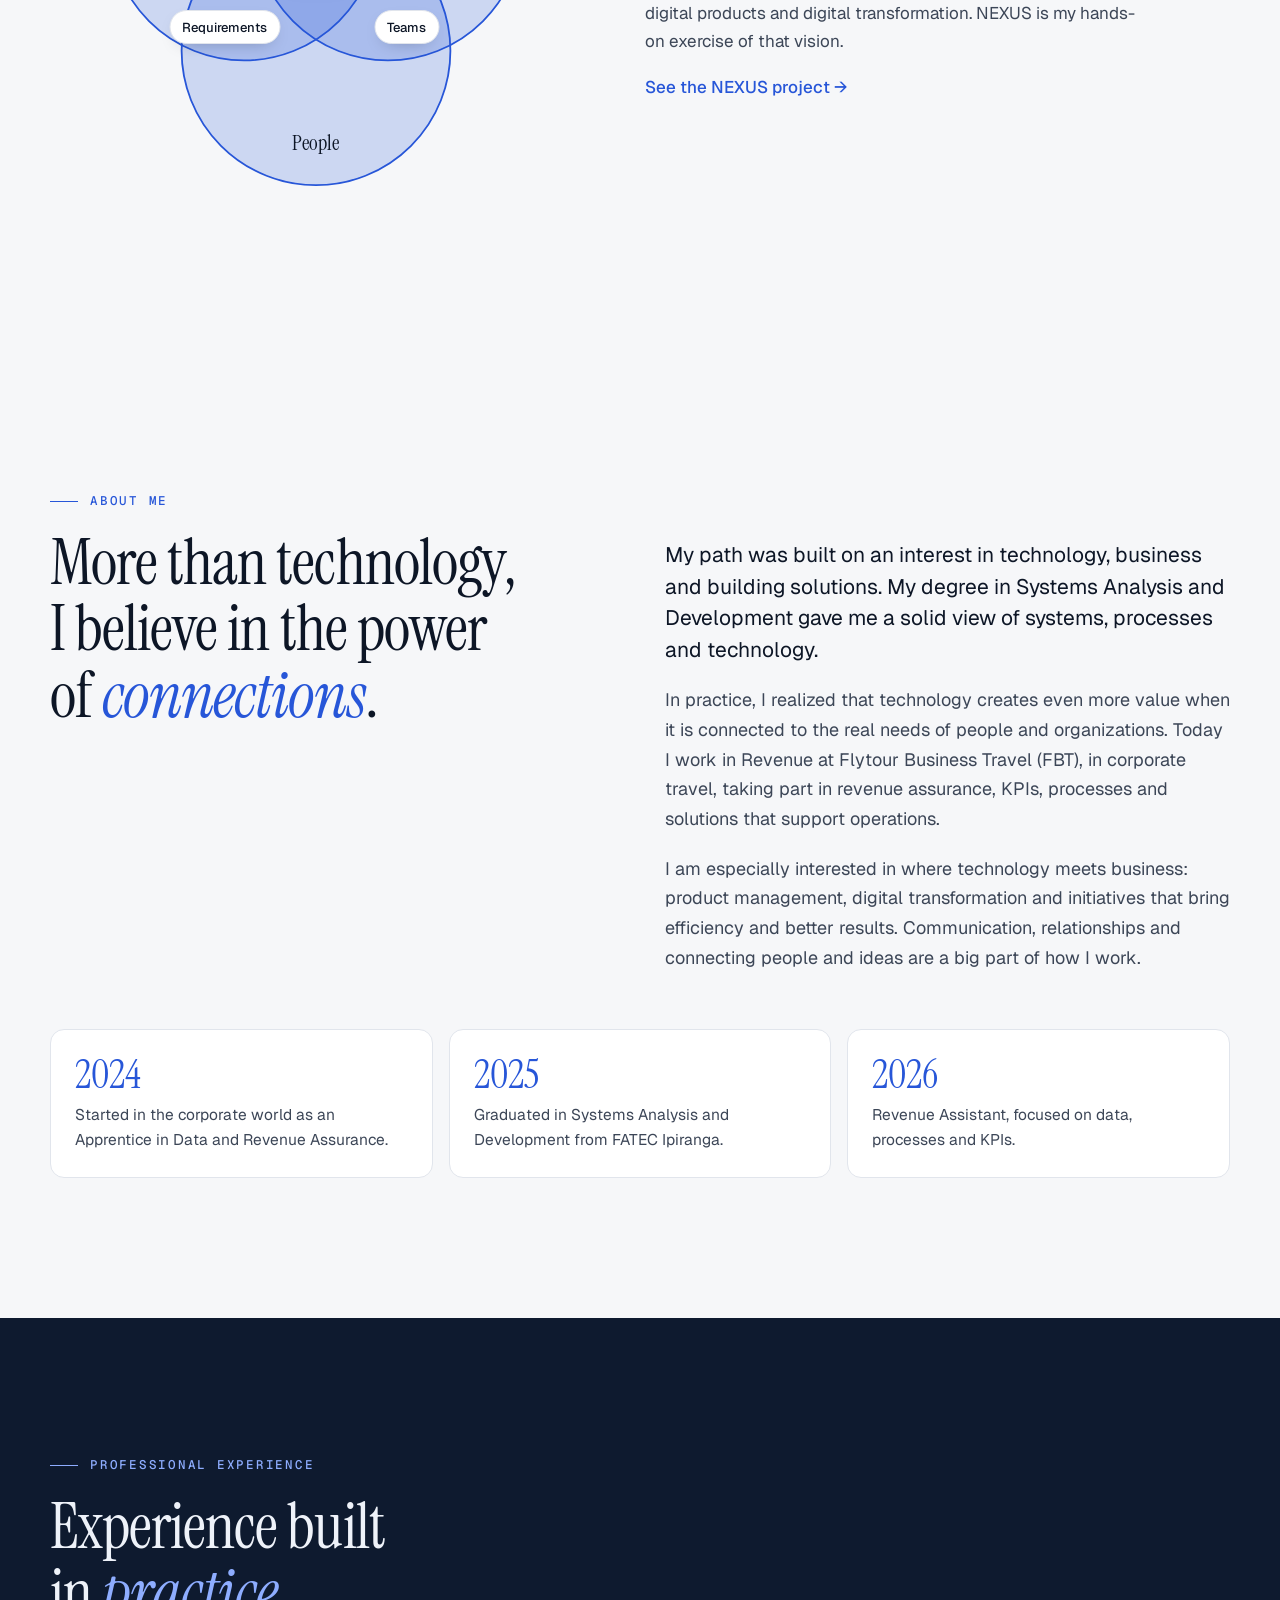
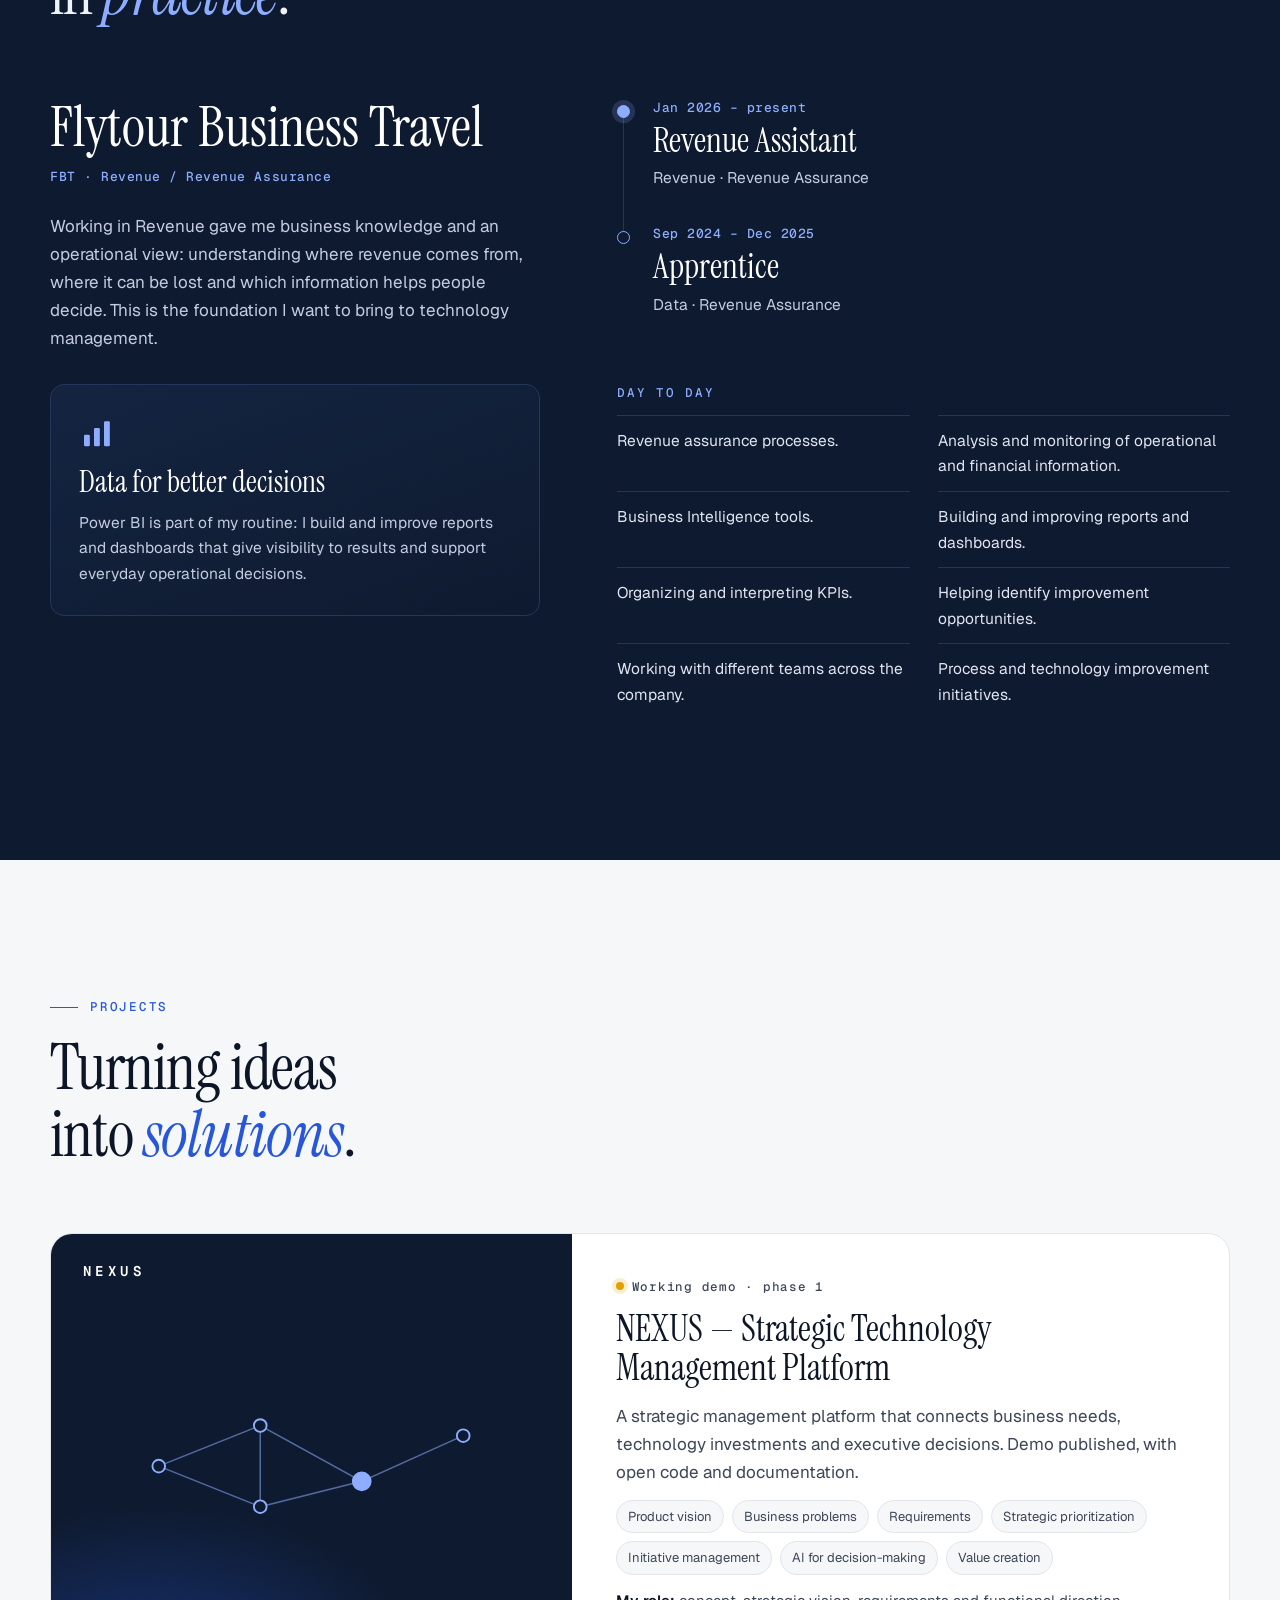
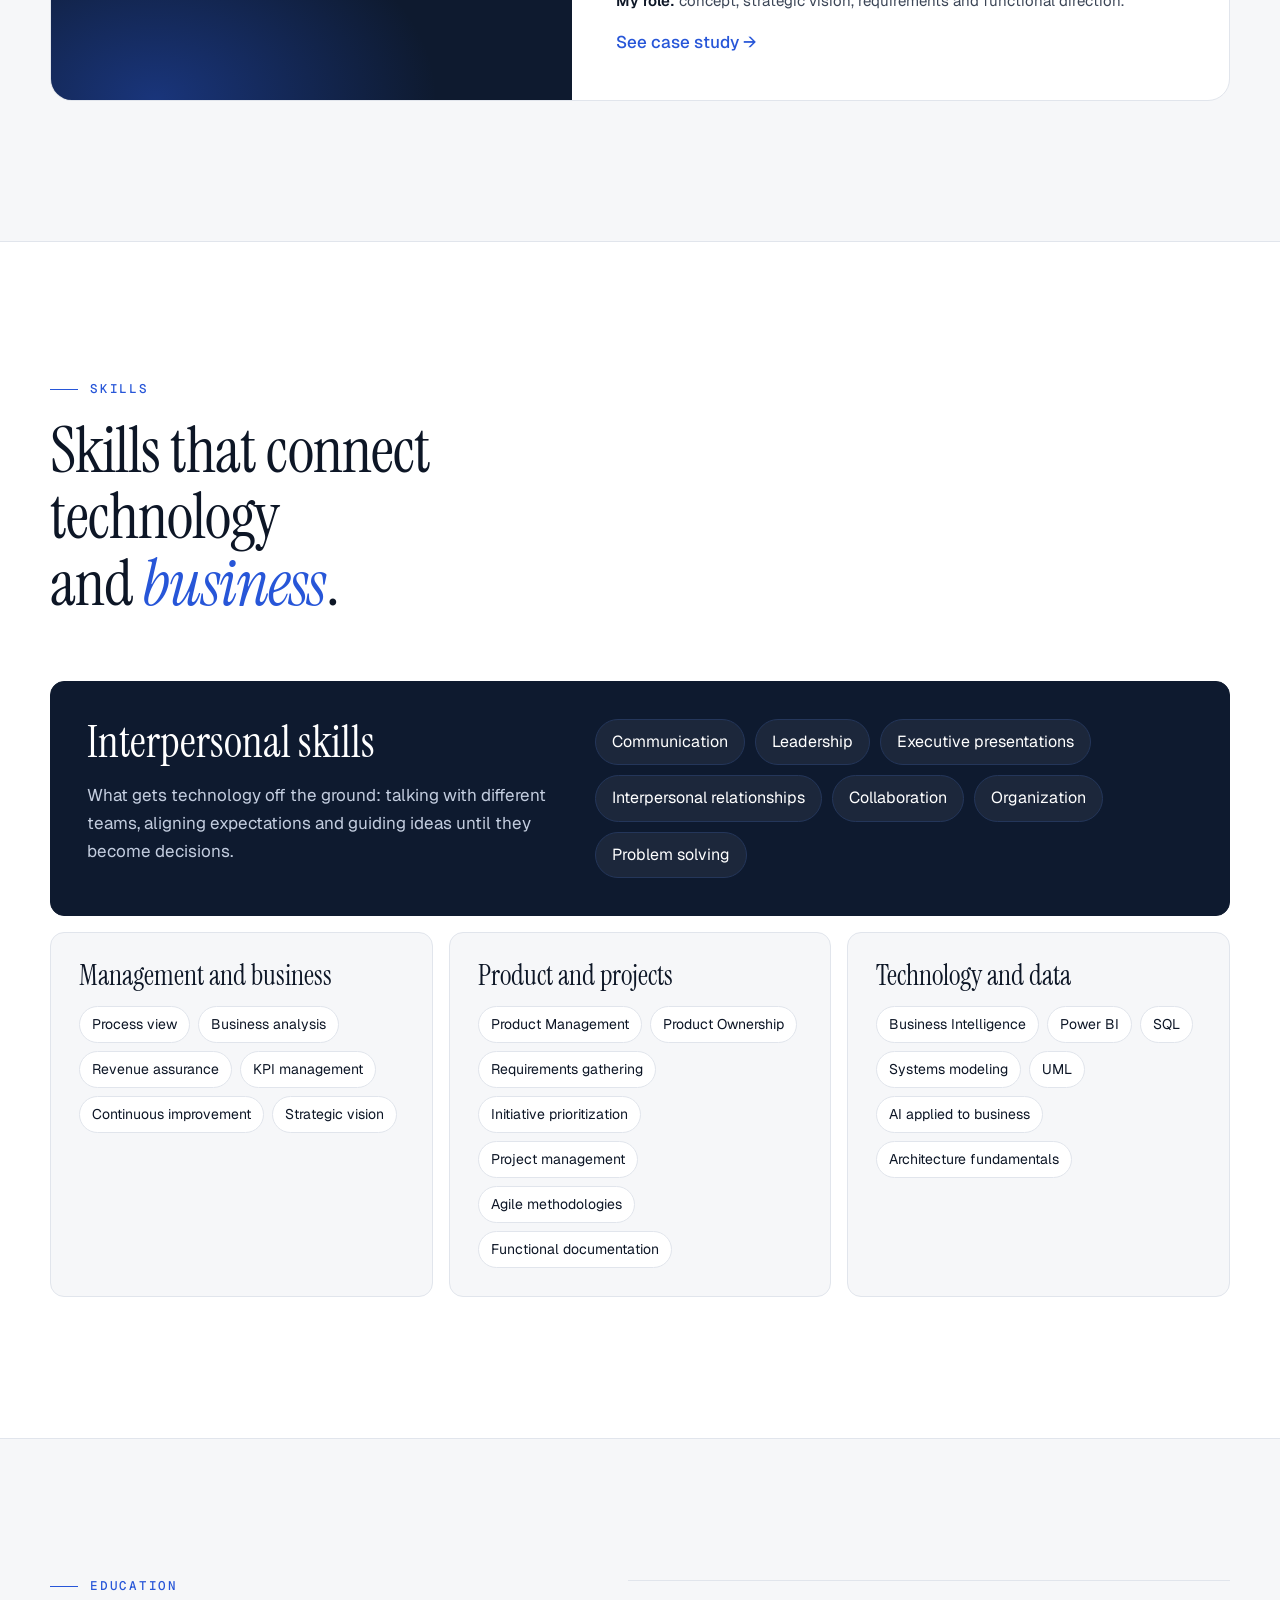
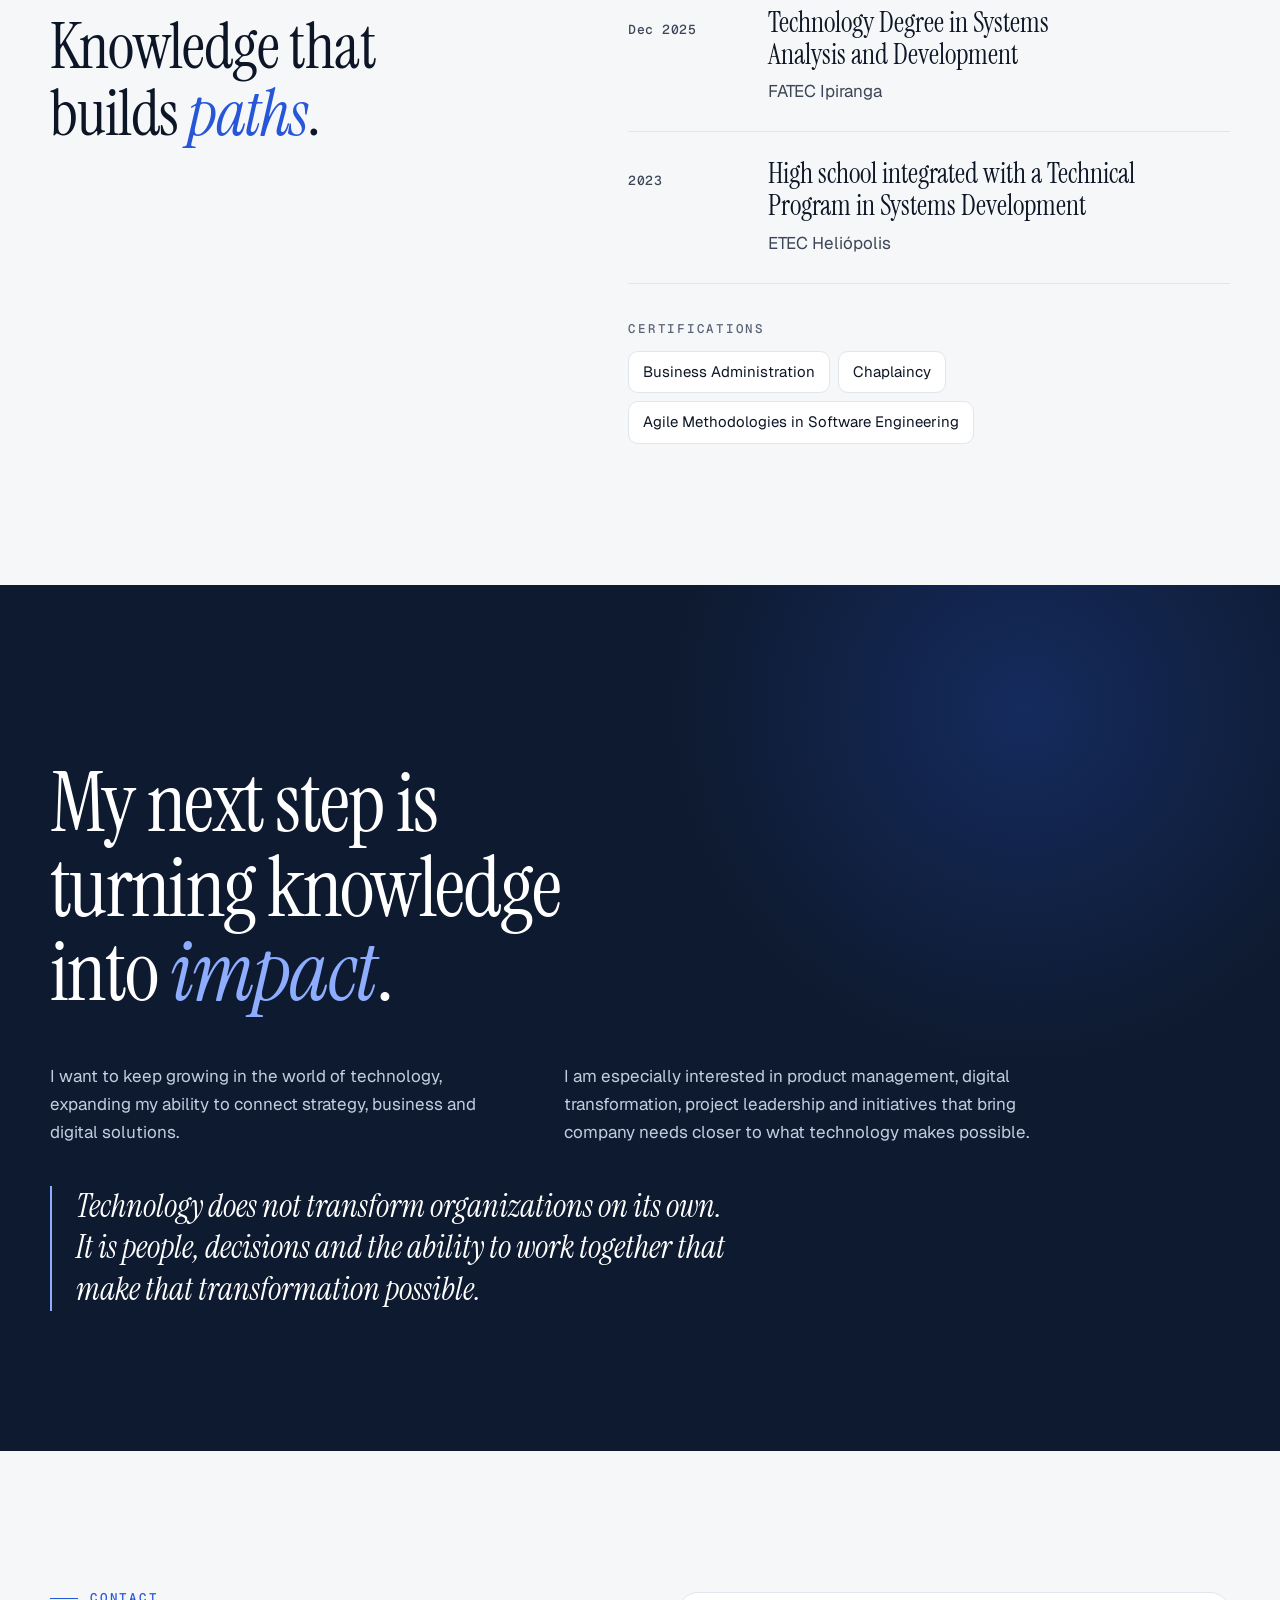
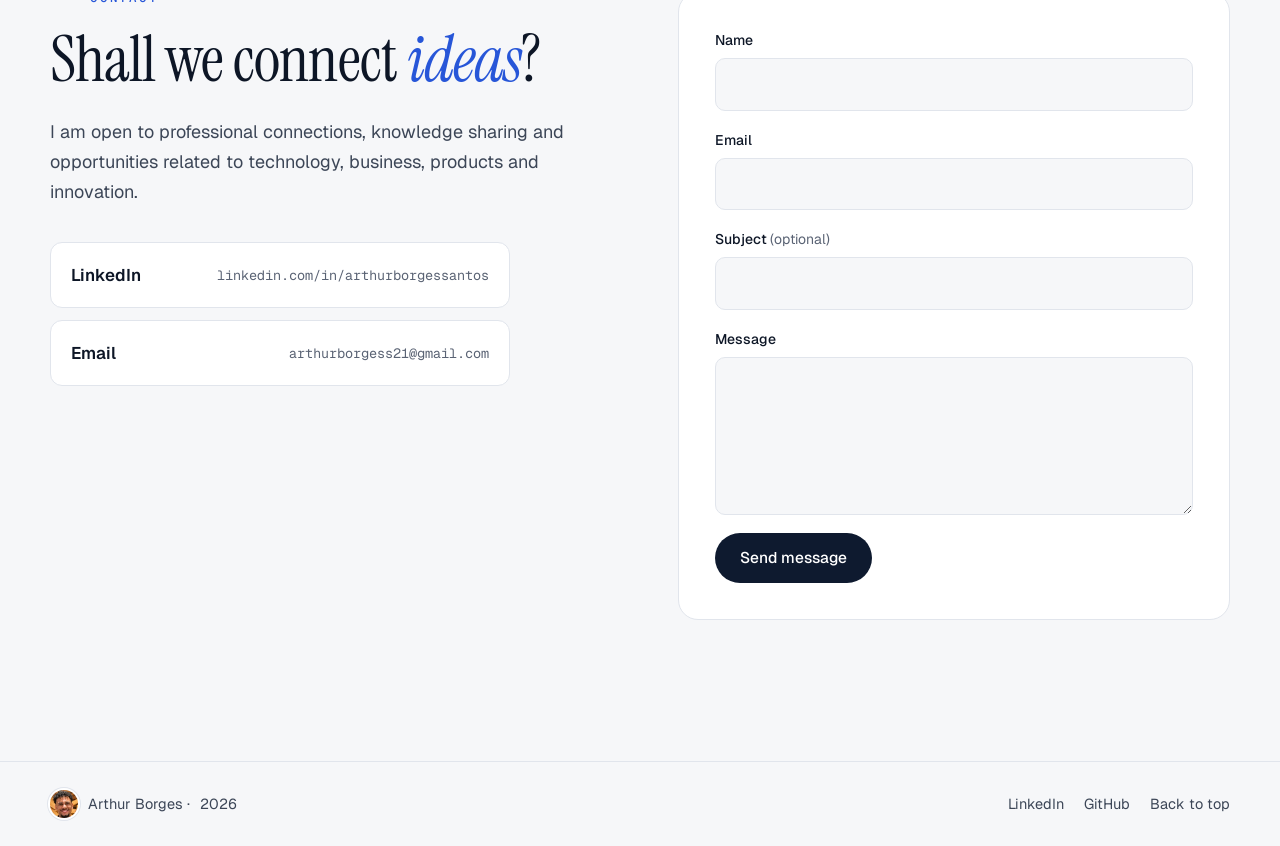
==== commit 5c5a3e9a: "NEXUS: demo funcional publicada no estudo de caso" ====
--- a/en/index.html
+++ b/en/index.html
@@ -174,7 +174,7 @@
           <li data-regiao-conteudo="tnp">
             <p class="venn-detalhe-rotulo">Technology + Business + People</p>
             <h3>Product management</h3>
-            <p>Where the three areas meet is where I want to grow: digital products and digital transformation. NEXUS is an exercise in that vision.</p>
+            <p>The point where the three areas meet is where I want to grow: digital products and digital transformation. NEXUS is my hands-on exercise of that vision.</p>
             <a class="venn-link" href="/en/projetos/nexus/">See the NEXUS project <span aria-hidden="true">→</span></a>
           </li>
           <li data-regiao-conteudo="t">
@@ -306,9 +306,9 @@
                 </svg>
               </div>
               <div class="projeto-corpo">
-                <p class="projeto-status"><span class="ponto" aria-hidden="true"></span>In development · concept</p>
+                <p class="projeto-status"><span class="ponto" aria-hidden="true"></span>Working demo · phase 1</p>
                 <h3>NEXUS — Strategic Technology Management Platform</h3>
-                <p>A concept platform for strategic management that connects business needs, technology investments and executive decisions.</p>
+                <p>A strategic management platform that connects business needs, technology investments and executive decisions. Demo published, with open code and documentation.</p>
                 <ul class="etiquetas" aria-label="Project aspects">
                   <li>Product vision</li>
                   <li>Business problems</li>
--- a/assets/css/site.css
+++ b/assets/css/site.css
@@ -361,7 +361,7 @@
 
 /* ---------- página de projeto ---------- */
 .caso-hero { padding-top: calc(var(--topo-altura) + clamp(40px, 7vh, 88px)); padding-bottom: clamp(48px, 7vw, 88px); }
-.voltar { display: inline-flex; gap: 8px; align-items: center; color: var(--tinta-suave); text-decoration: none; font-size: 15px; margin-bottom: 36px; }
+.voltar { display: flex; width: fit-content; gap: 8px; align-items: center; color: var(--tinta-suave); text-decoration: none; font-size: 15px; margin-bottom: 36px; }
 .voltar:hover { color: var(--azul); }
 .caso-hero h1 { font: 400 clamp(44px, 6.6vw, 88px)/1.0 var(--serifa); letter-spacing: -.02em; max-width: 14ch; }
 .caso-subtitulo { margin-top: 24px; font-size: 20px; color: var(--tinta-suave); max-width: 52ch; }
@@ -591,3 +591,4 @@
   *, *::before, *::after { transition-duration: .01ms !important; animation-duration: .01ms !important; }
   .js .revelar { opacity: 1; transform: none; }
 }
+.caso-acoes { display: flex; flex-wrap: wrap; gap: 12px; margin-top: 32px; }
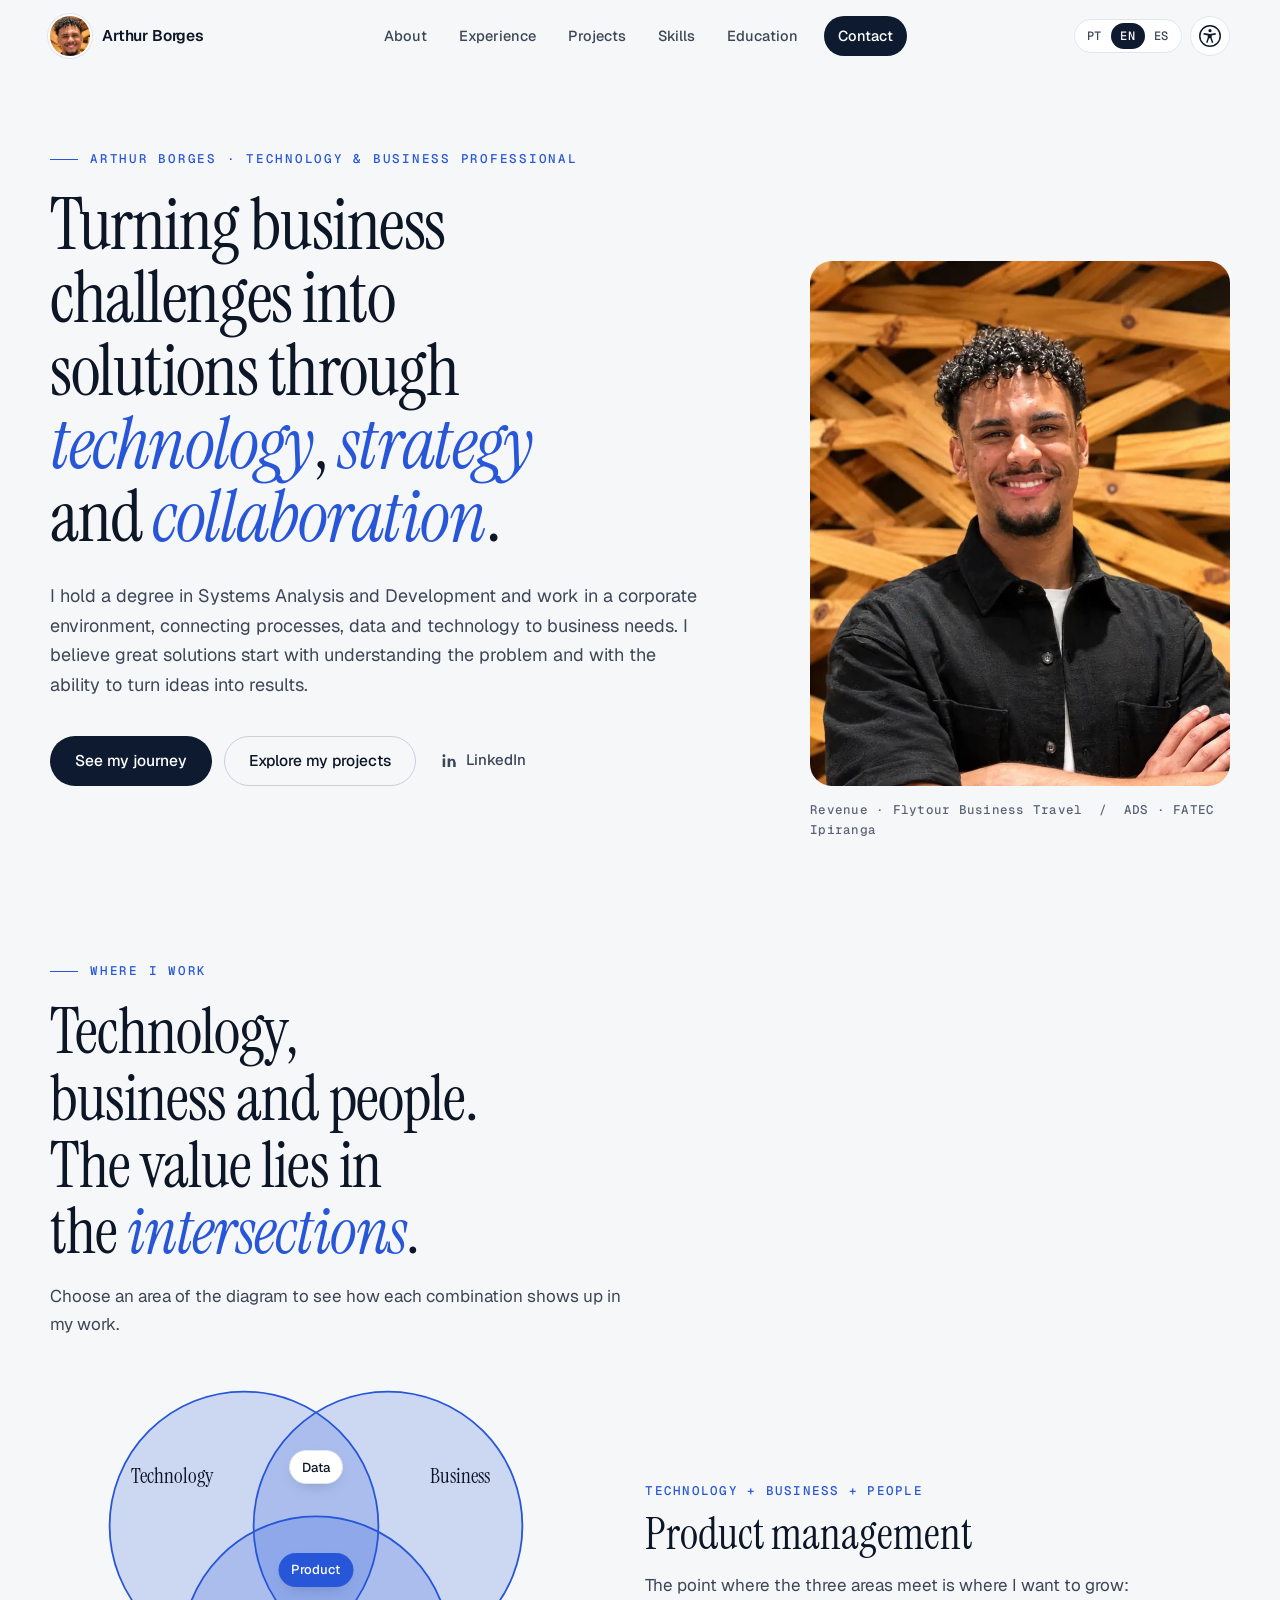
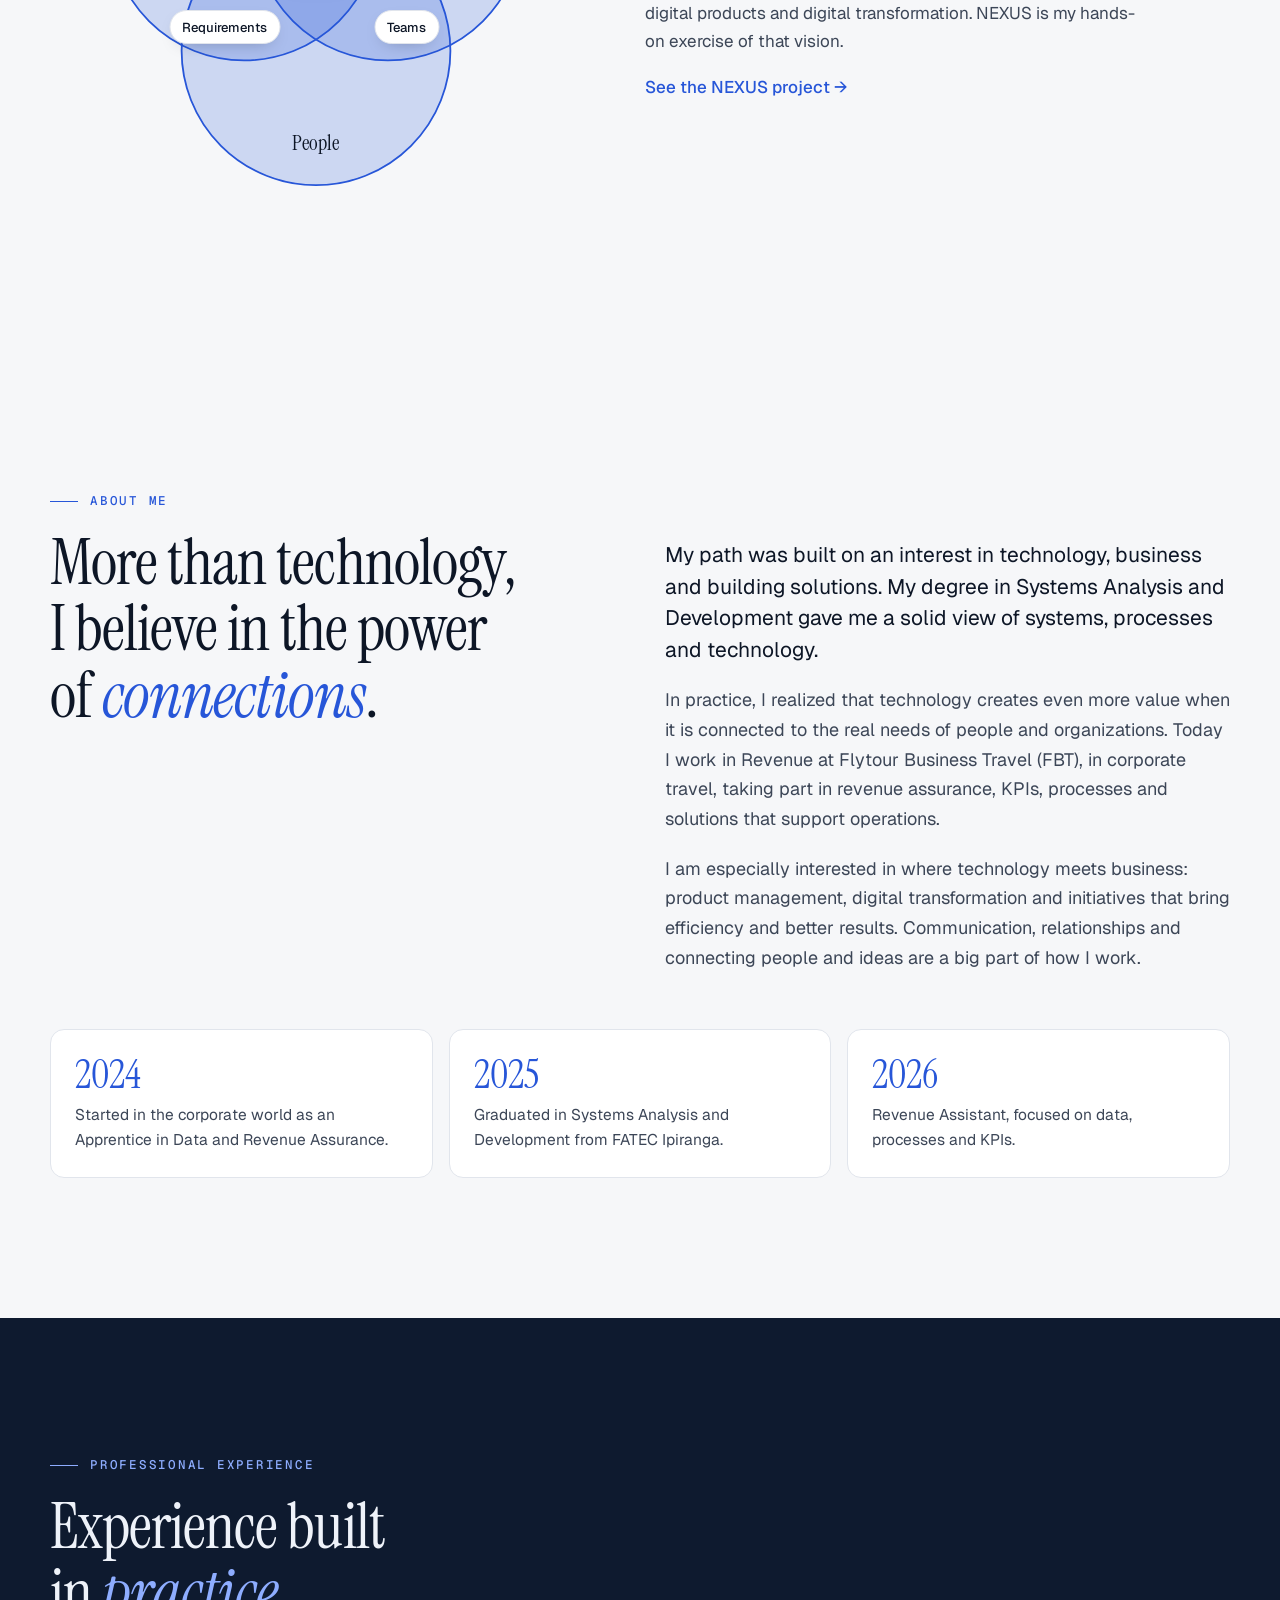
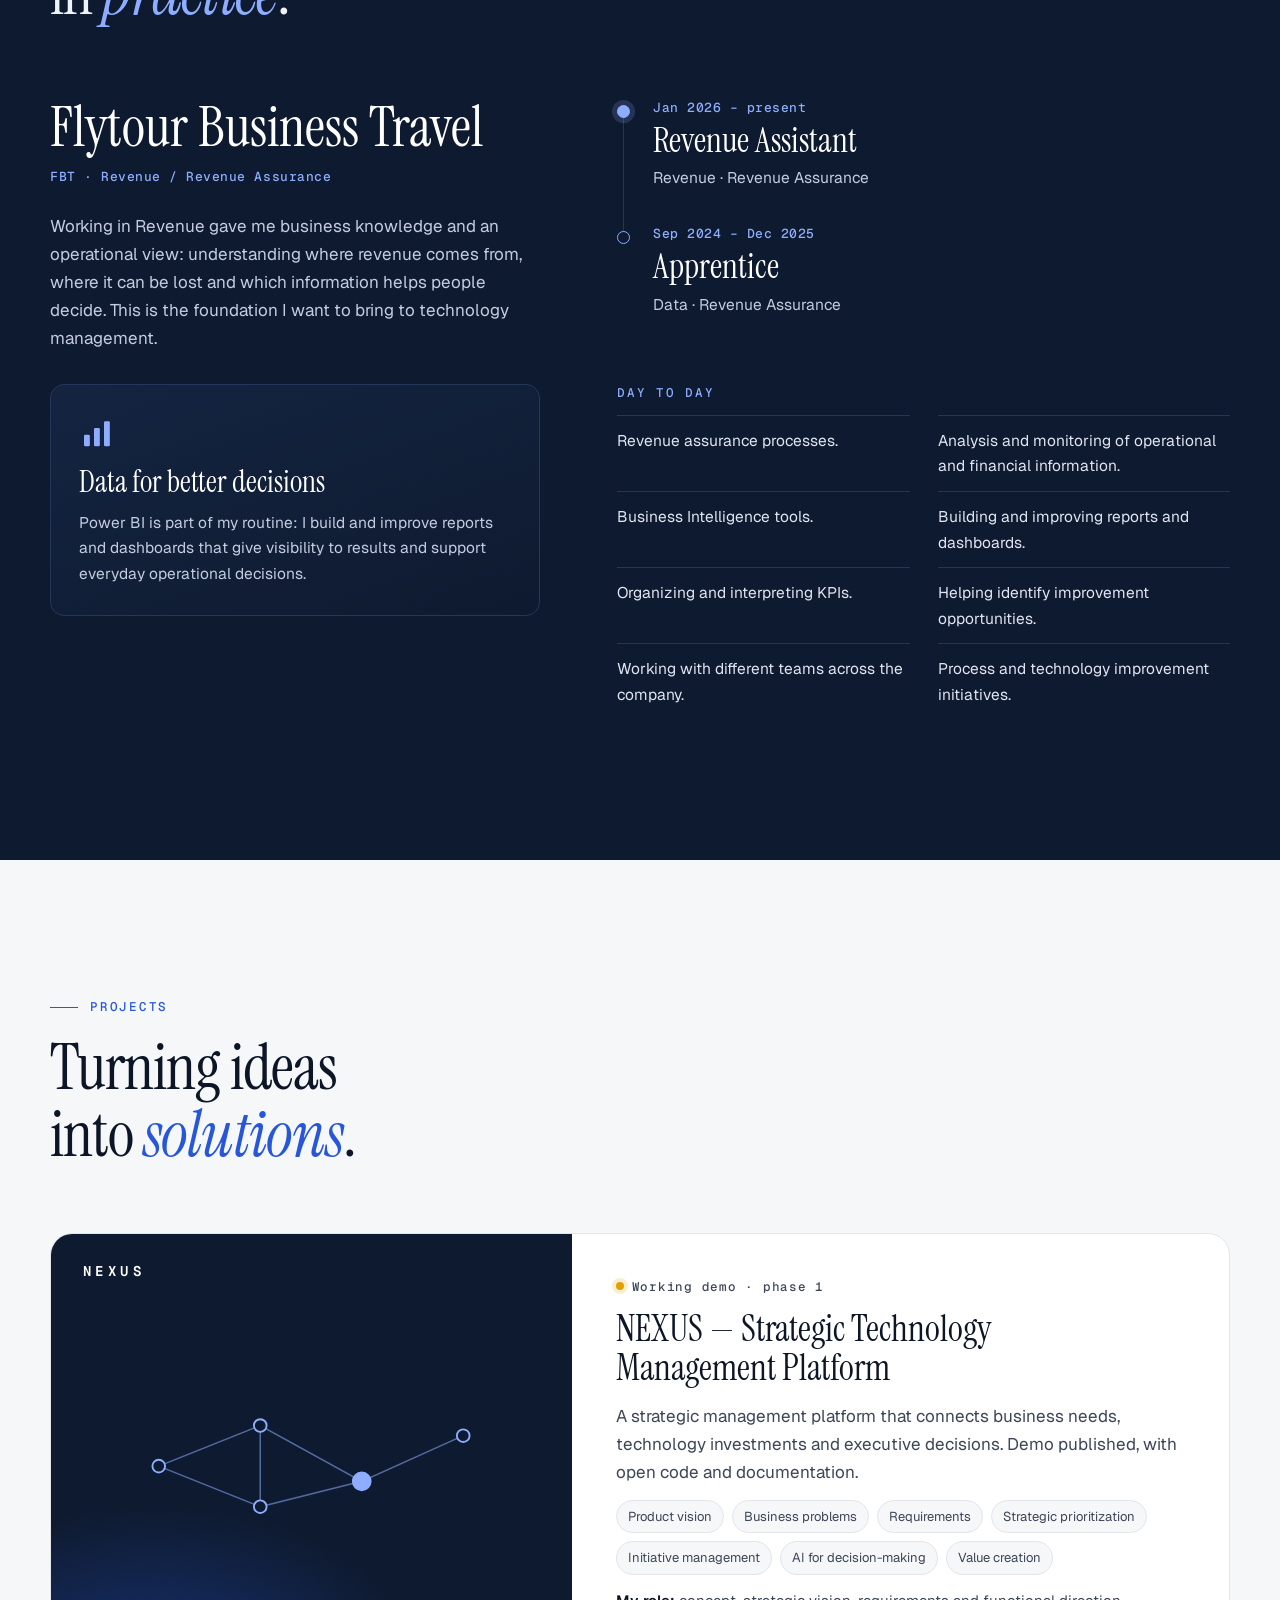
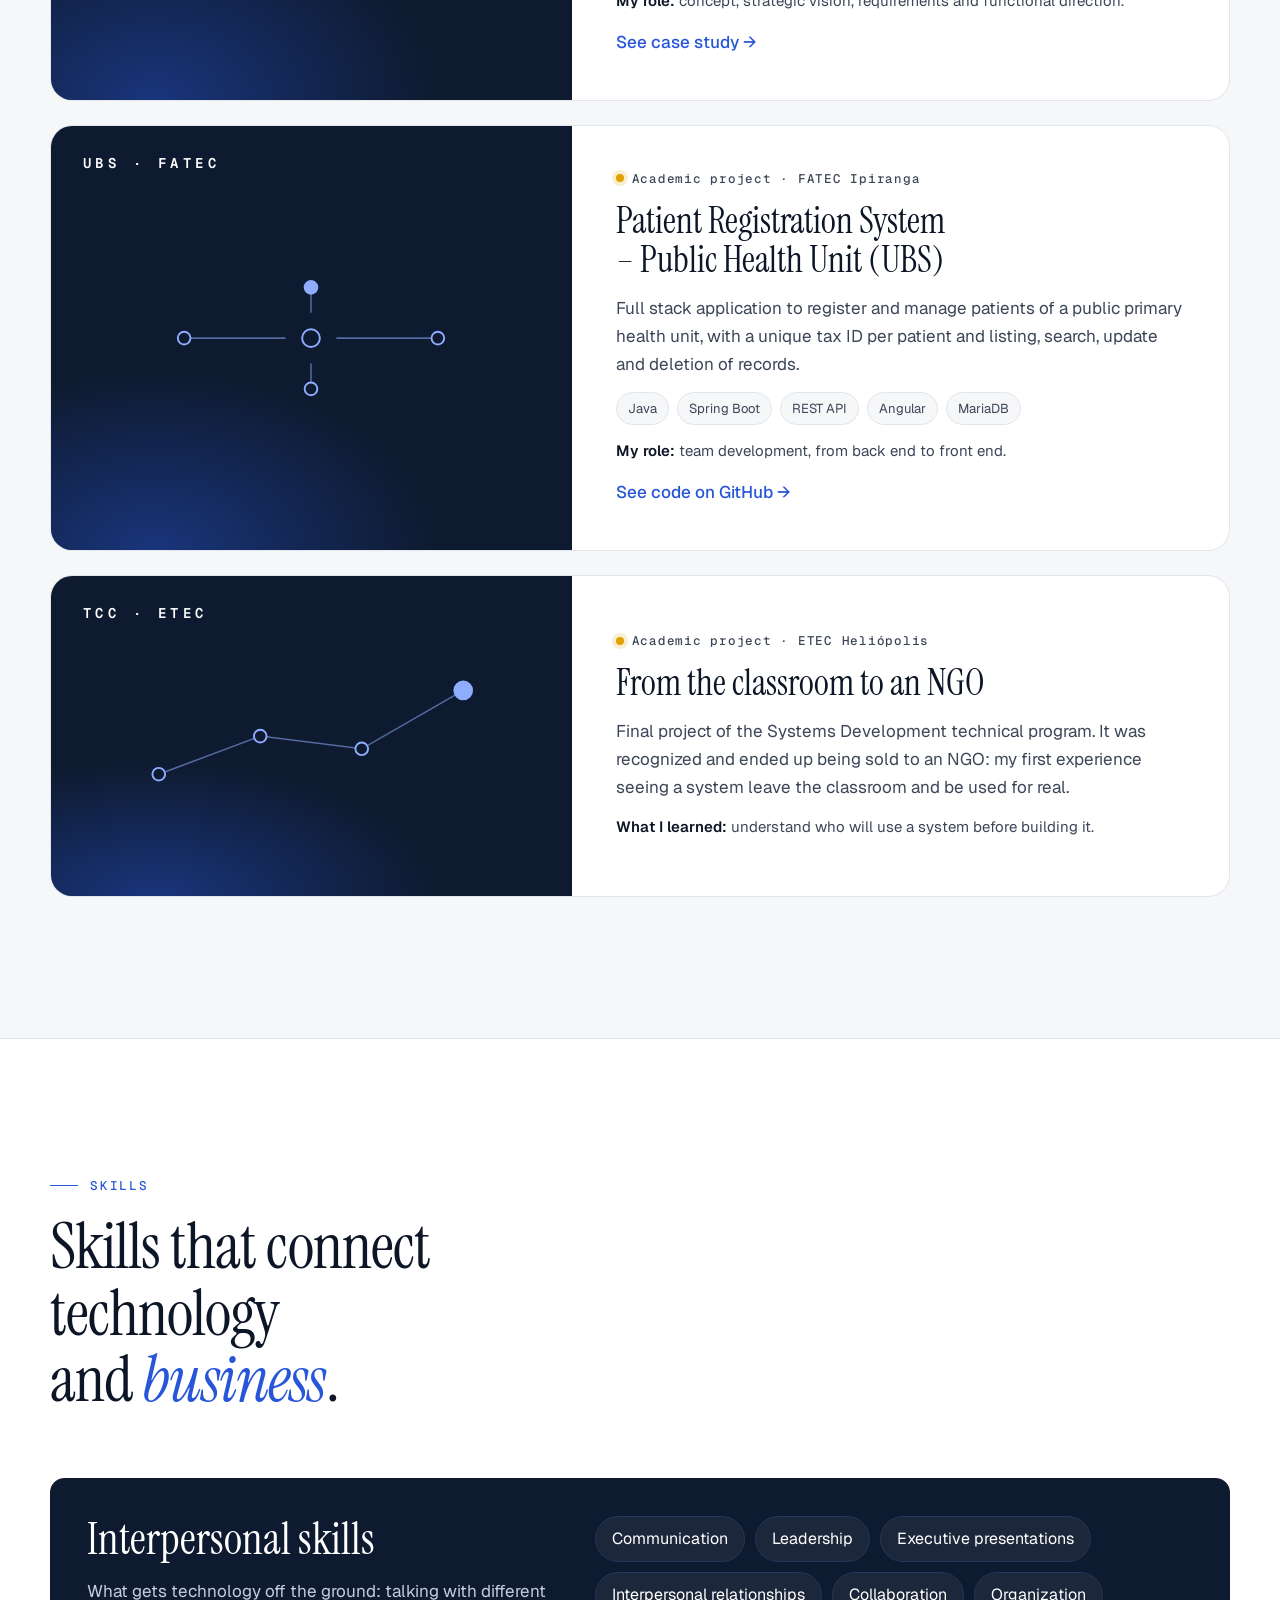
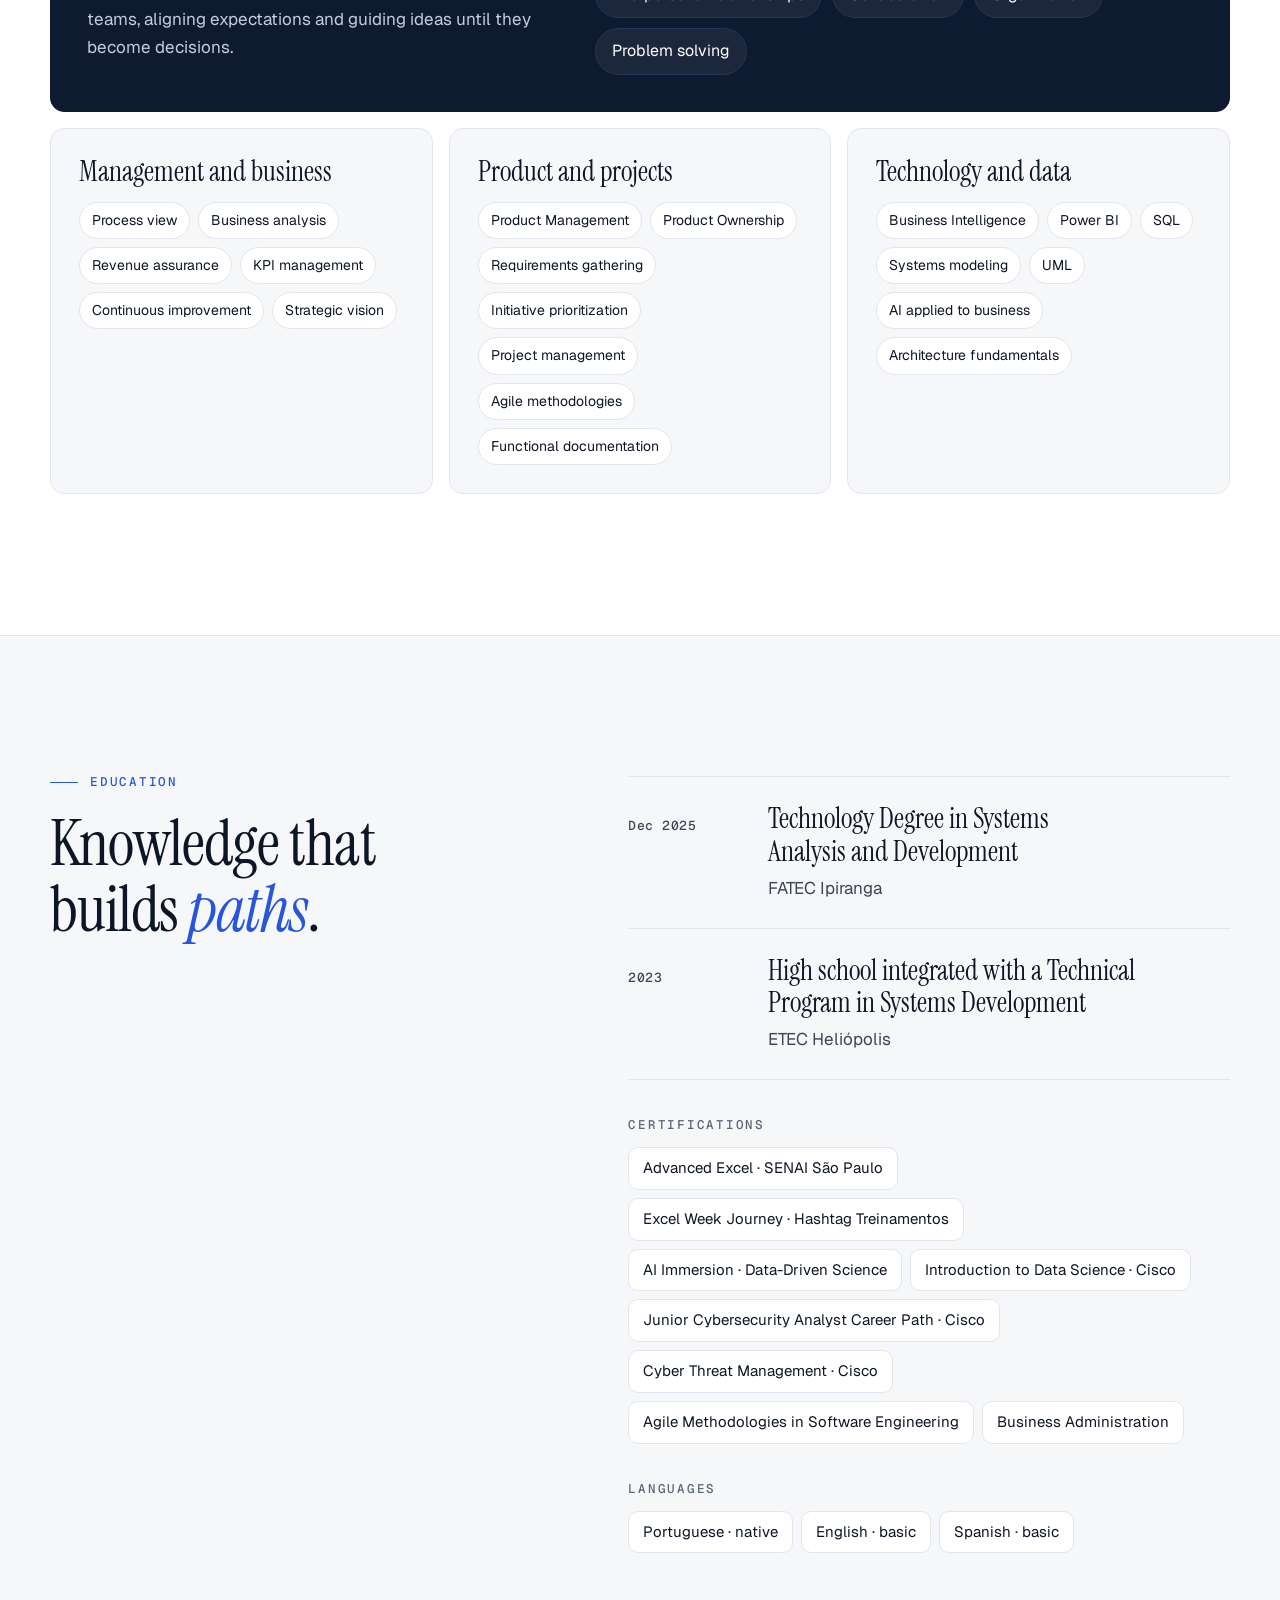
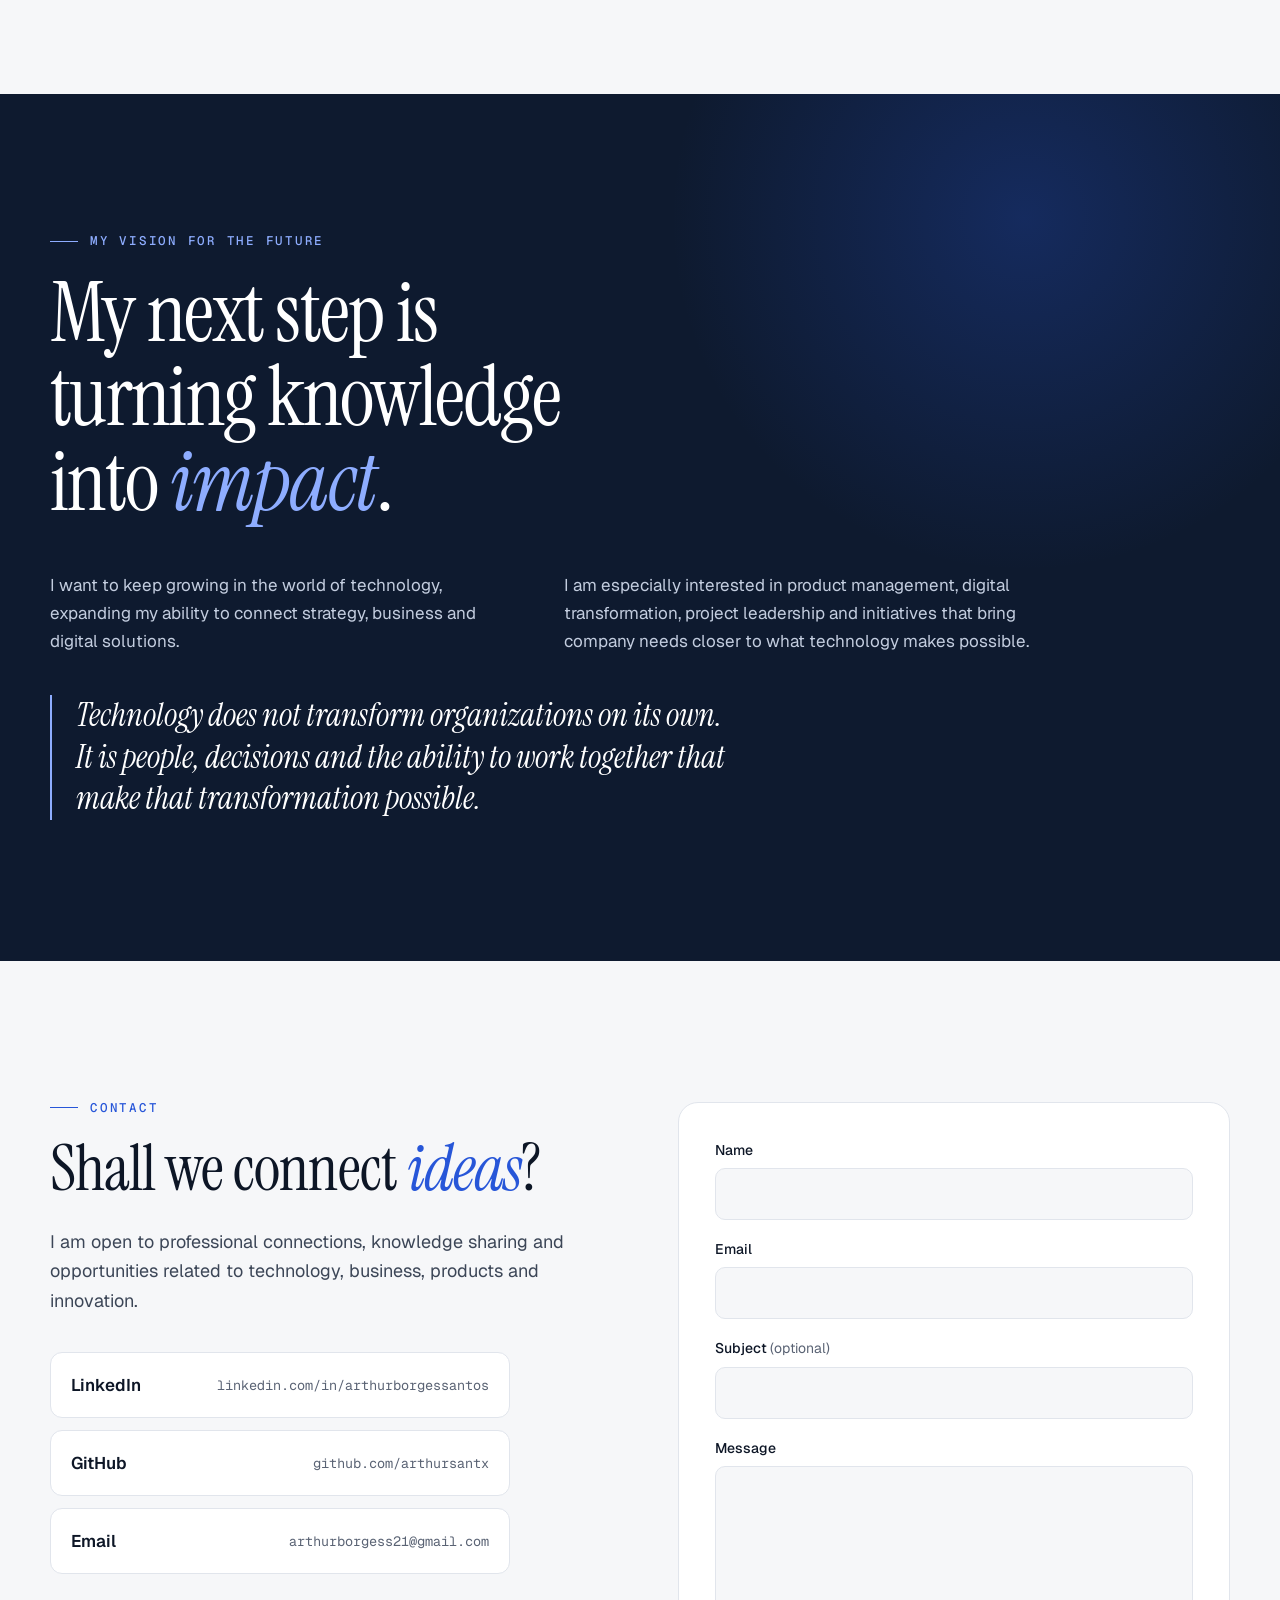
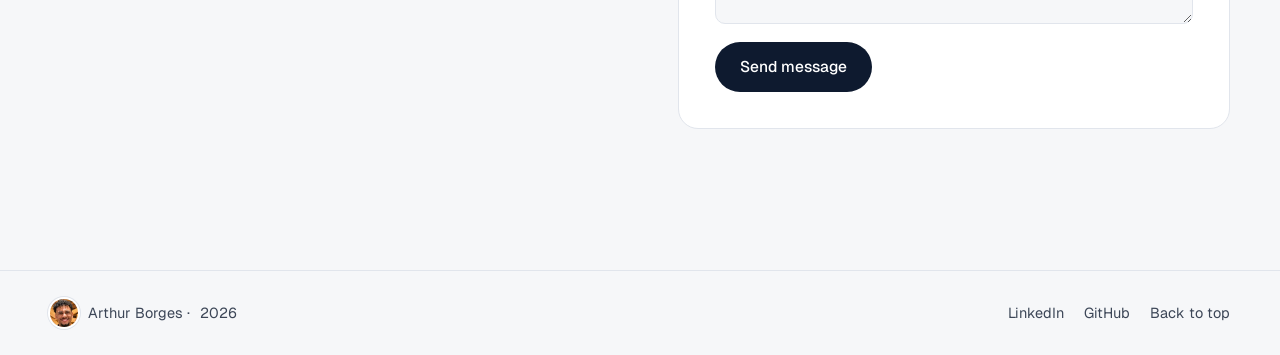
==== commit d7d5279a: "Novos projetos (UBS e TCC), certificações, idiomas, GitHub em contato, currículo por idioma e vídeo " ====
--- a/en/index.html
+++ b/en/index.html
@@ -3,7 +3,7 @@
 <head>
   <meta charset="utf-8">
   <meta name="viewport" content="width=device-width, initial-scale=1">
-  <title>Arthur Borges · Technology &amp; Business Professional</title>
+  <title>Arthur Borges · Technology, Business and People</title>
   <meta name="description" content="Arthur Borges connects technology, business and people. A Systems Analysis and Development graduate working in Revenue with data, processes and Business Intelligence.">
   <link rel="canonical" href="https://arthursantx.github.io/en/">
   <meta name="theme-color" content="#0E1A2F">
@@ -11,7 +11,7 @@
   <meta property="og:type" content="profile">
   <meta property="og:locale" content="en_US">
   <meta property="og:site_name" content="Arthur Borges">
-  <meta property="og:title" content="Arthur Borges · Technology & Business Professional">
+  <meta property="og:title" content="Arthur Borges · Technology, Business and People">
   <meta property="og:description" content="Connecting technology, business and people to turn business challenges into solutions.">
   <meta property="og:url" content="https://arthursantx.github.io/en/">
   <meta property="og:image" content="https://arthursantx.github.io/assets/img/og.jpg">
@@ -323,6 +323,48 @@
               </div>
             </a>
           </li>
+          <li class="projeto revelar">
+            <a class="projeto-link" href="https://github.com/arthursantx/ubs-novo" target="_blank" rel="noopener">
+              <div class="projeto-capa projeto-capa-ubs" aria-hidden="true">
+                <span class="projeto-marca">UBS · FATEC</span>
+                <svg viewBox="0 0 320 120" class="projeto-grafo">
+                  <g class="arestas"><path d="M60 60 H140"/><path d="M180 60 H260"/><path d="M160 40 V20"/><path d="M160 80 V100"/></g>
+                  <g class="nos"><circle cx="60" cy="60" r="5"/><circle cx="160" cy="60" r="7"/><circle cx="260" cy="60" r="5"/><circle cx="160" cy="20" r="5"/><circle cx="160" cy="100" r="5"/></g>
+                </svg>
+              </div>
+              <div class="projeto-corpo">
+                <p class="projeto-status"><span class="ponto" aria-hidden="true"></span>Academic project · FATEC Ipiranga</p>
+                <h3>Patient Registration System – Public Health Unit (UBS)</h3>
+                <p>Full stack application to register and manage patients of a public primary health unit, with a unique tax ID per patient and listing, search, update and deletion of records.</p>
+                <ul class="etiquetas" aria-label="Project technologies">
+                  <li>Java</li>
+                  <li>Spring Boot</li>
+                  <li>REST API</li>
+                  <li>Angular</li>
+                  <li>MariaDB</li>
+                </ul>
+                <p class="projeto-papel"><strong>My role:</strong> team development, from back end to front end.</p>
+                <span class="projeto-cta">See code on GitHub <span aria-hidden="true">→</span></span>
+              </div>
+            </a>
+          </li>
+          <li class="projeto revelar">
+            <div class="projeto-link projeto-estatico">
+              <div class="projeto-capa projeto-capa-etec" aria-hidden="true">
+                <span class="projeto-marca">TCC · ETEC</span>
+                <svg viewBox="0 0 320 120" class="projeto-grafo">
+                  <g class="arestas"><path d="M40 90 L120 60 L200 70 L280 24"/></g>
+                  <g class="nos"><circle cx="40" cy="90" r="5"/><circle cx="120" cy="60" r="5"/><circle cx="200" cy="70" r="5"/><circle cx="280" cy="24" r="7"/></g>
+                </svg>
+              </div>
+              <div class="projeto-corpo">
+                <p class="projeto-status"><span class="ponto" aria-hidden="true"></span>Academic project · ETEC Heliópolis</p>
+                <h3>From the classroom to an NGO</h3>
+                <p>Final project of the Systems Development technical program. It was recognized and ended up being sold to an NGO: my first experience seeing a system leave the classroom and be used for real.</p>
+                <p class="projeto-papel"><strong>What I learned:</strong> understand who will use a system before building it.</p>
+              </div>
+            </div>
+          </li>
         </ul>
       </div>
     </section>
@@ -394,9 +436,22 @@
           <div class="certificacoes revelar">
             <h3>Certifications</h3>
             <ul>
+              <li>Advanced Excel · SENAI São Paulo</li>
+              <li>Excel Week Journey · Hashtag Treinamentos</li>
+              <li>AI Immersion · Data-Driven Science</li>
+              <li>Introduction to Data Science · Cisco</li>
+              <li>Junior Cybersecurity Analyst Career Path · Cisco</li>
+              <li>Cyber Threat Management · Cisco</li>
+              <li>Agile Methodologies in Software Engineering</li>
               <li>Business Administration</li>
-              <li>Chaplaincy</li>
-              <li>Agile Methodologies in Software Engineering</li>
+            </ul>
+          </div>
+          <div class="certificacoes revelar">
+            <h3>Languages</h3>
+            <ul>
+              <li>Portuguese · native</li>
+              <li>English · basic</li>
+              <li>Spanish · basic</li>
             </ul>
           </div>
         </div>
@@ -430,6 +485,12 @@
                 <span class="canal-valor">linkedin.com/in/arthurborgessantos</span>
               </a>
             </li>
+            <li>
+              <a class="canal" href="https://github.com/arthursantx" target="_blank" rel="noopener">
+                <span class="canal-nome">GitHub</span>
+                <span class="canal-valor">github.com/arthursantx</span>
+              </a>
+            </li>
             <!-- Aparecem quando configurados em /assets/js/site.js (CONFIG.email e CONFIG.curriculo). -->
             <li data-se-configurado="email" hidden>
               <a class="canal" data-link-email href="#">
--- a/assets/css/site.css
+++ b/assets/css/site.css
@@ -258,6 +258,8 @@
   text-decoration: none; transition: transform .35s var(--ease), box-shadow .35s var(--ease), border-color .3s;
 }
 .projeto-link:hover { transform: translateY(-3px); box-shadow: 0 30px 60px -36px rgb(13 22 38 / 45%); border-color: #cfd6e2; }
+.projeto-estatico { cursor: default; }
+.projeto-estatico:hover { transform: none; box-shadow: none; border-color: var(--linha); }
 .projeto-capa {
   position: relative; min-height: 320px; background: var(--marinho); display: grid; place-items: center; overflow: hidden;
   background-image: radial-gradient(90% 70% at 20% 100%, rgb(39 86 216 / 45%), transparent 60%);
@@ -370,6 +372,10 @@
 .caso-ficha div + div { padding-left: 20px; border-left: 1px solid var(--linha); }
 .caso-ficha dt { font: 500 12px var(--mono); letter-spacing: .12em; text-transform: uppercase; color: var(--cinza); }
 .caso-ficha dd { margin: 0; font-size: 15.5px; }
+.caso-video { padding-bottom: clamp(48px, 7vw, 88px); }
+.caso-video-titulo { font: 500 12.5px var(--mono); letter-spacing: .14em; text-transform: uppercase; color: var(--cinza); margin-bottom: 16px; }
+.caso-video-player { display: block; width: 100%; aspect-ratio: 16 / 9; border-radius: 18px; background: #0b1424; box-shadow: 0 30px 60px -36px rgb(13 22 38 / 55%); }
+.caso-video-legenda { margin-top: 12px; font-size: 15px; color: var(--tinta-suave); }
 .caso-corpo { padding-block: clamp(56px, 8vw, 104px); background: var(--branco); border-top: 1px solid var(--linha); }
 .caso-bloco { display: grid; grid-template-columns: minmax(0, 1fr) minmax(0, 2fr); gap: 20px clamp(32px, 6vw, 96px); padding-block: 40px; border-top: 1px solid var(--linha); }
 .caso-bloco:first-child { border-top: 0; padding-top: 0; }
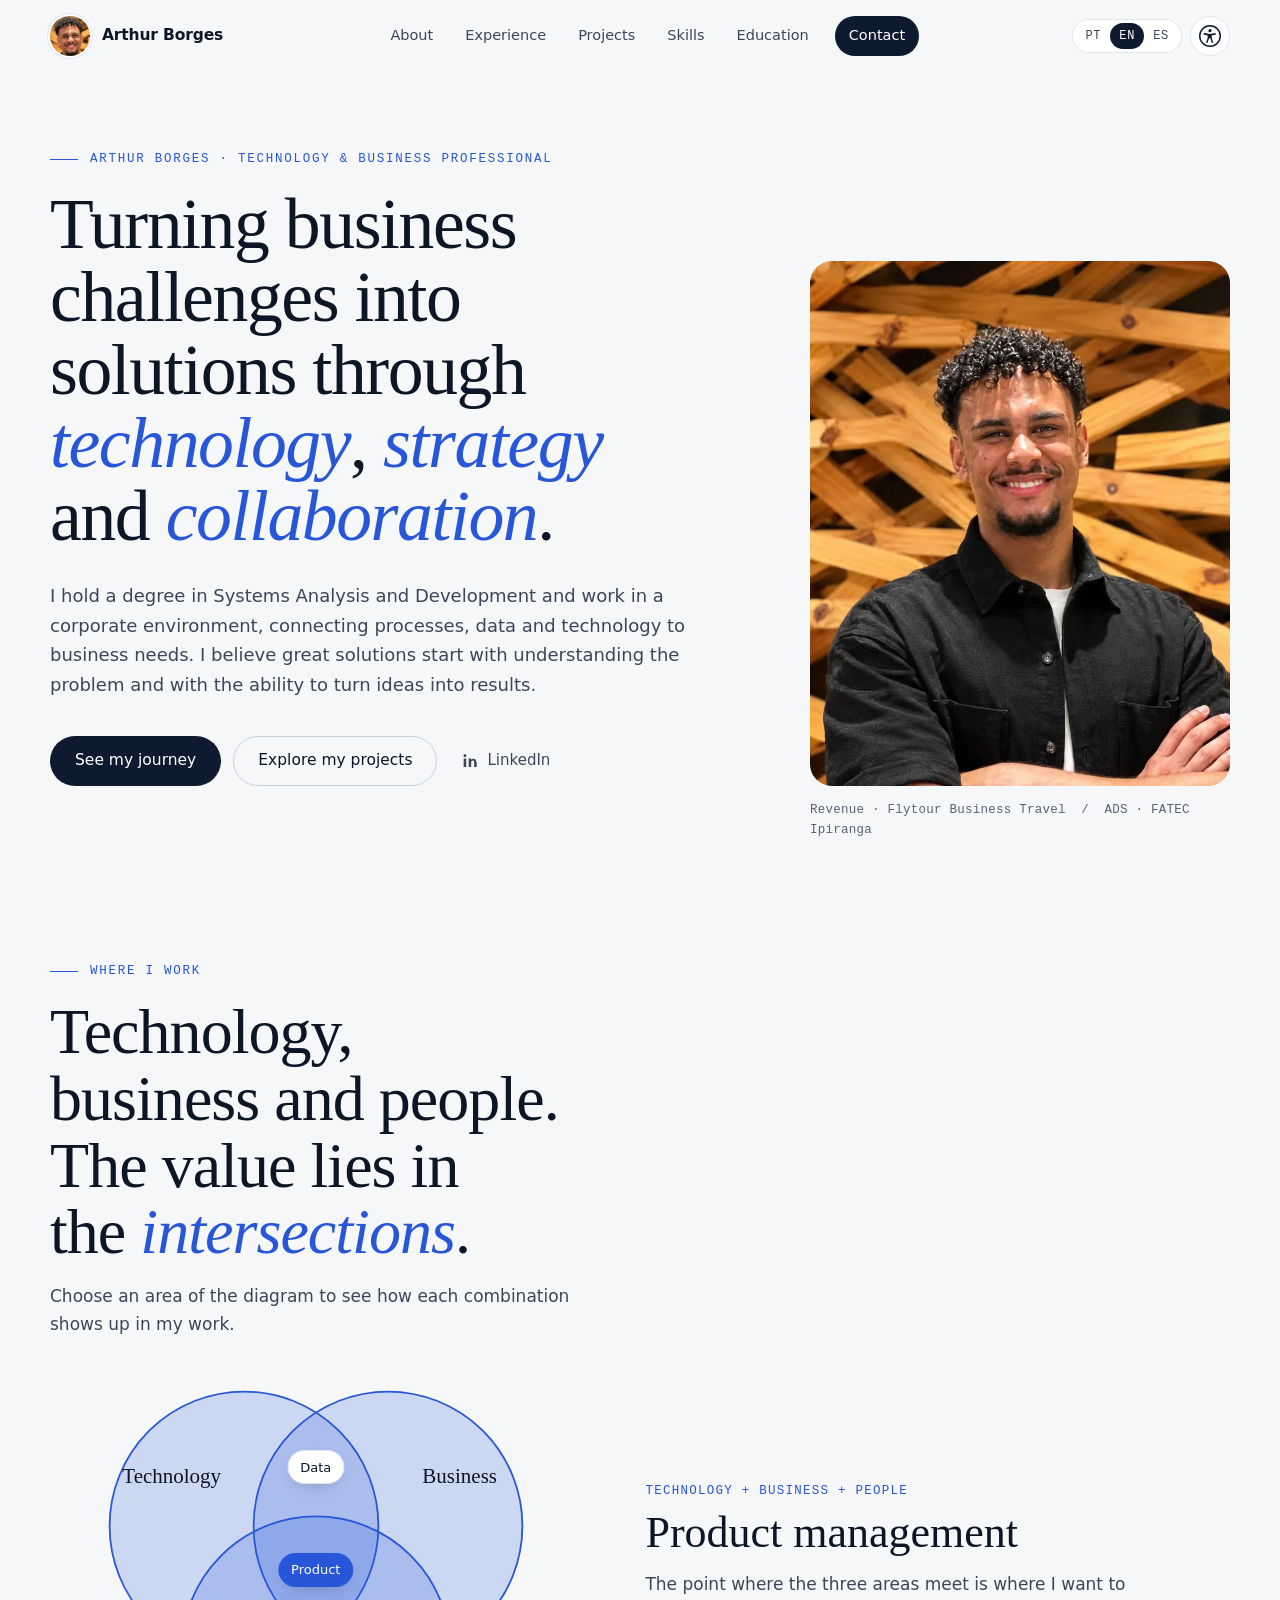
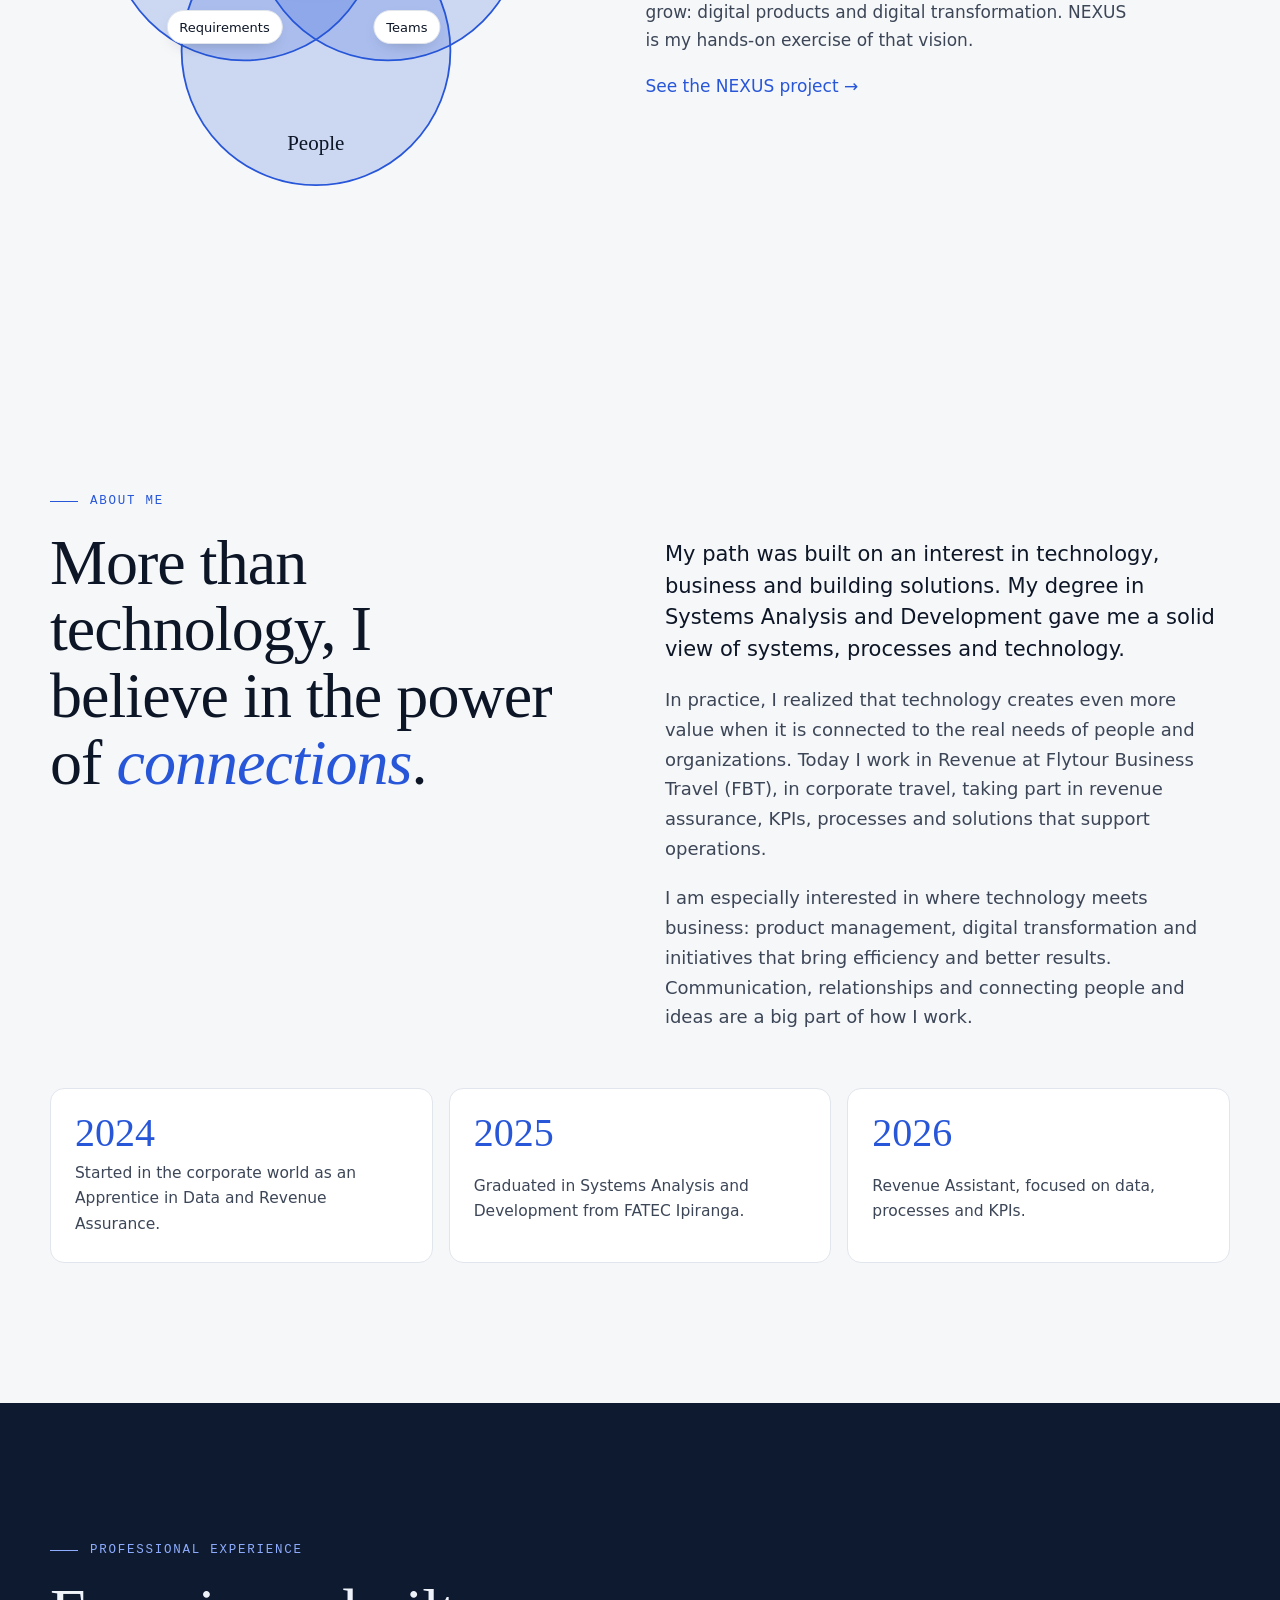
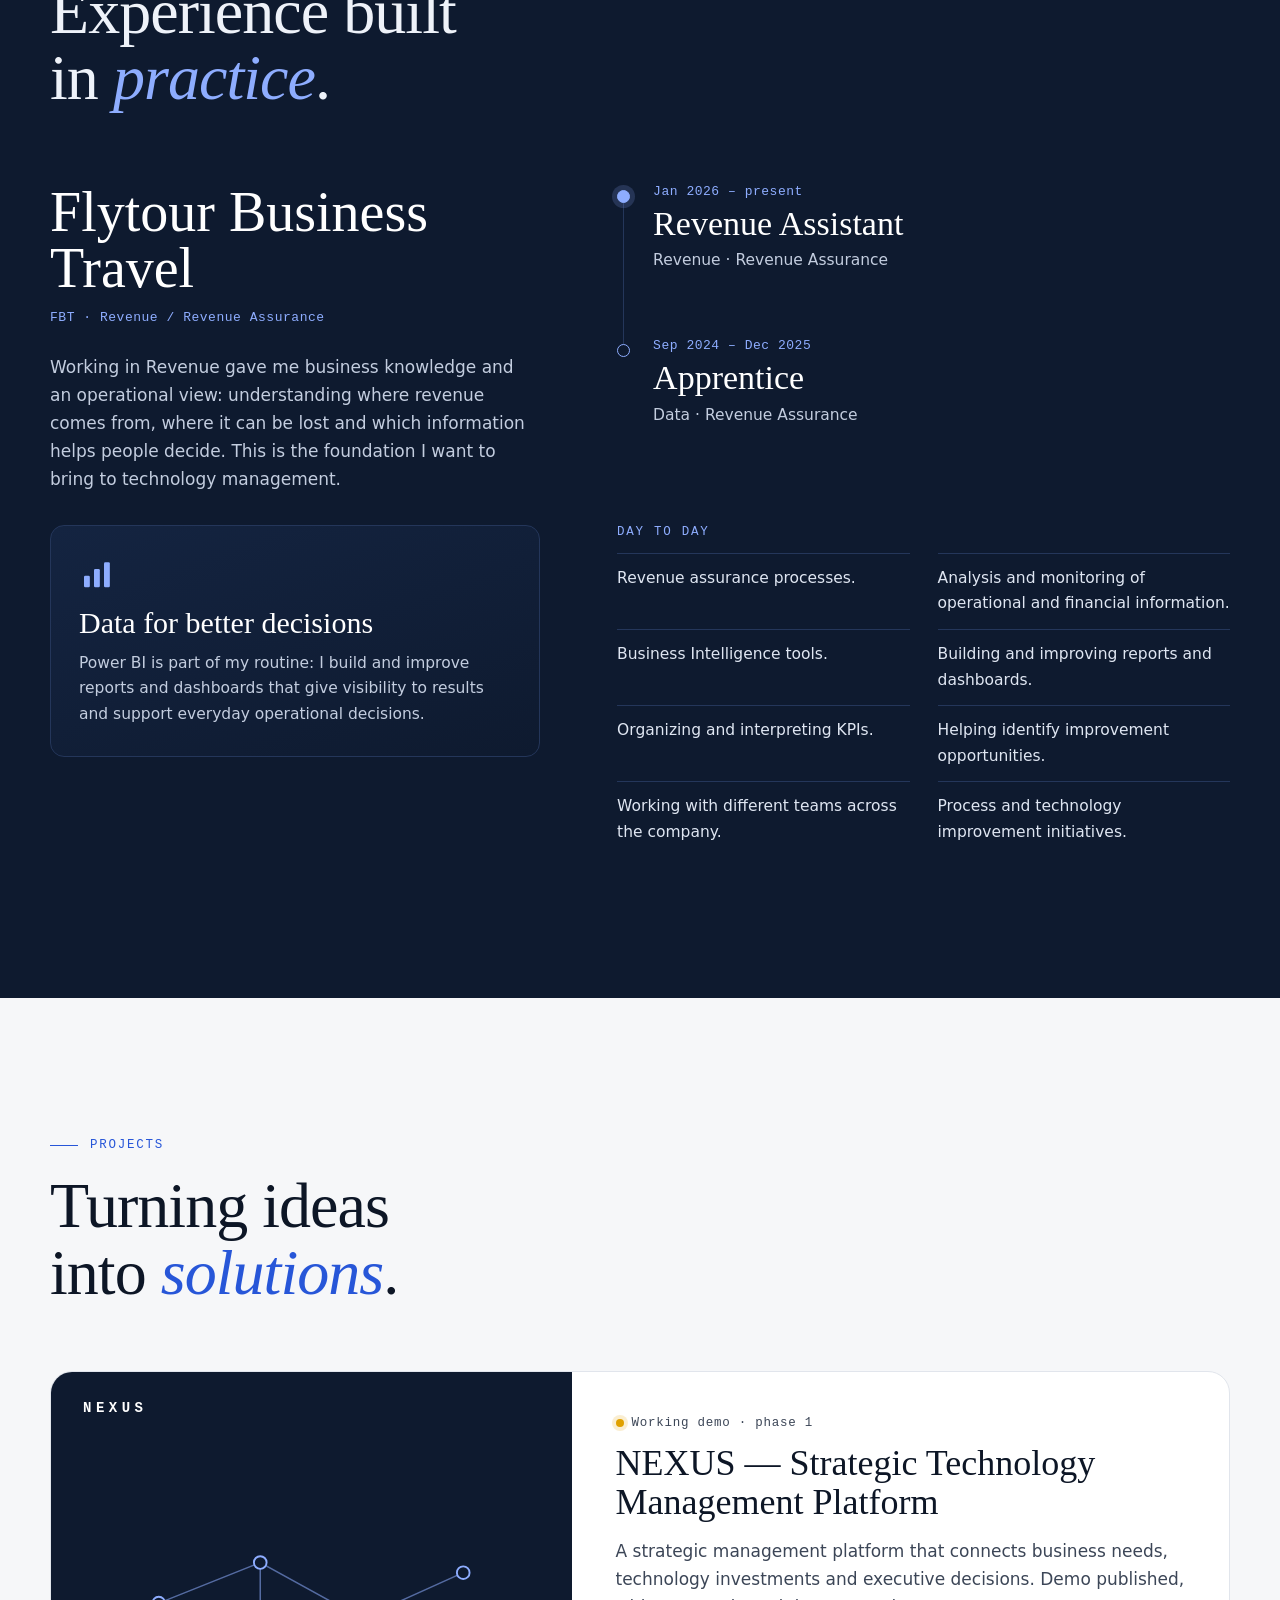
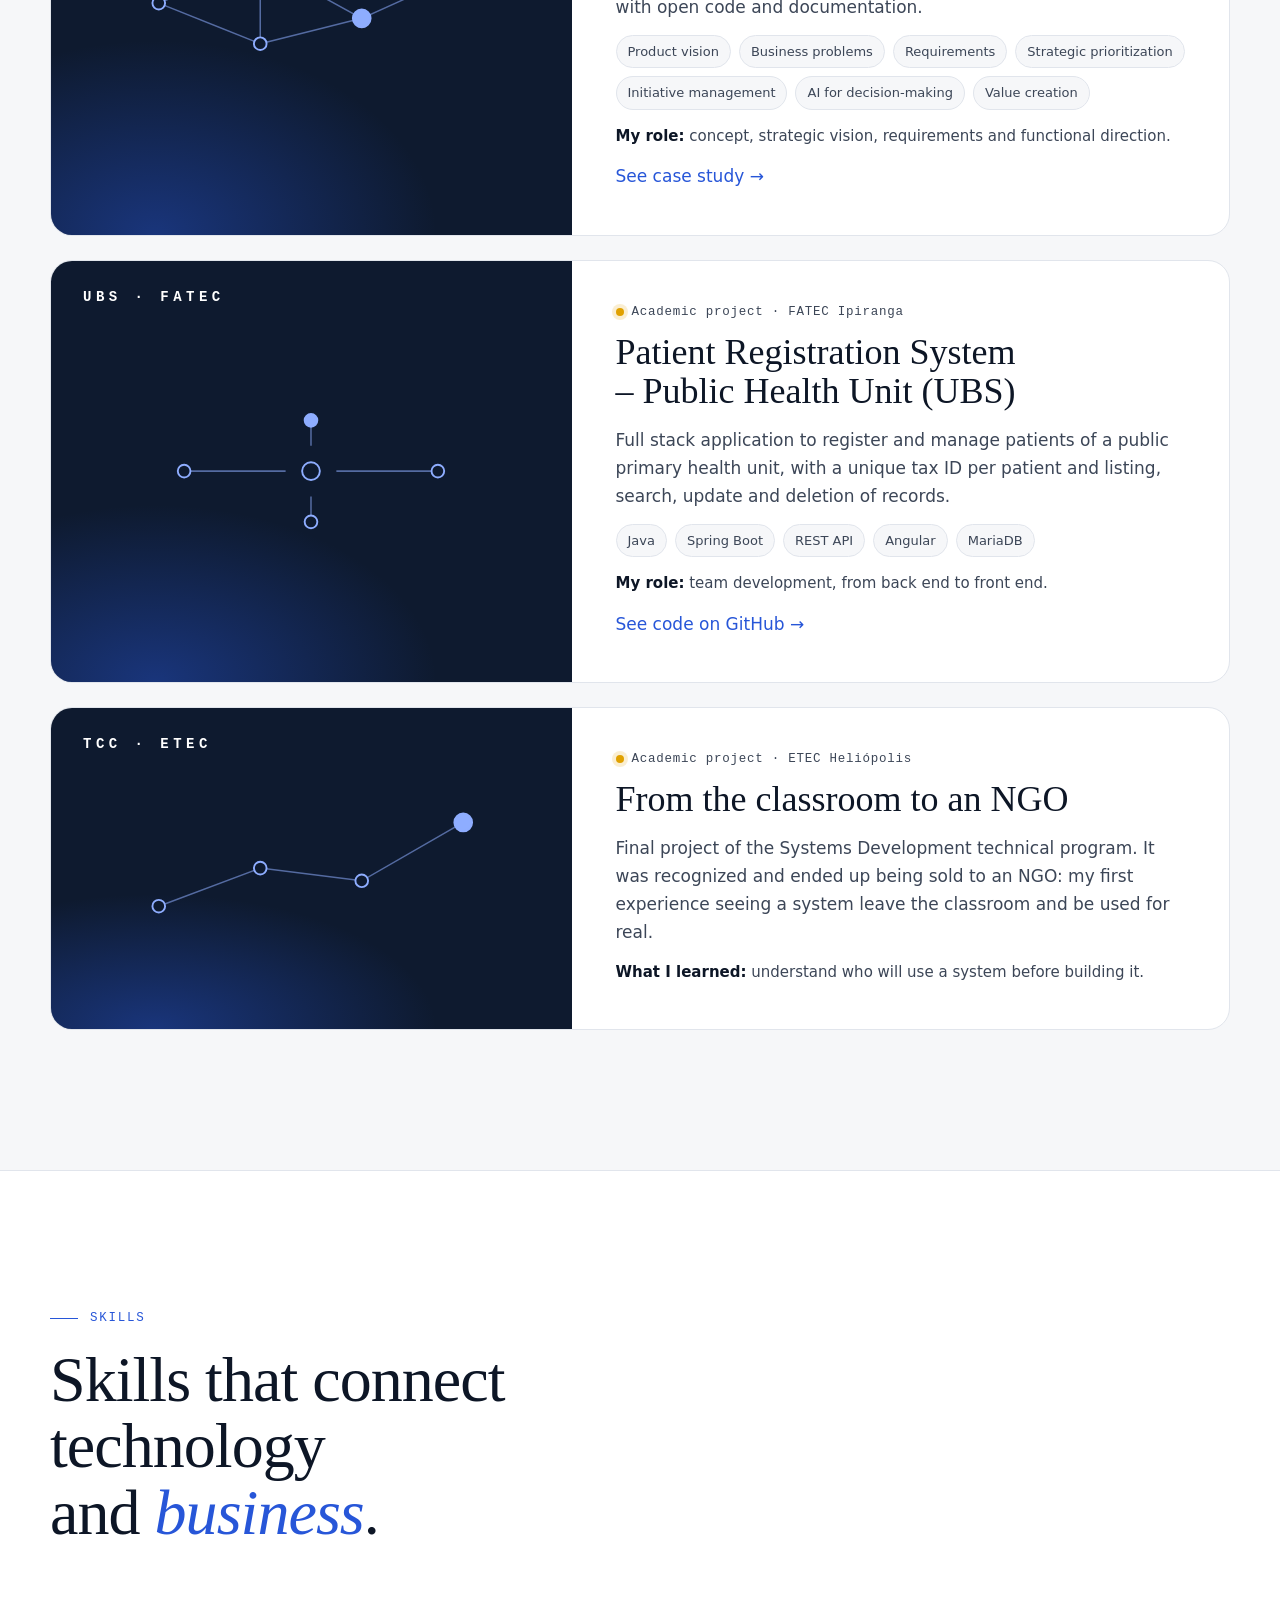
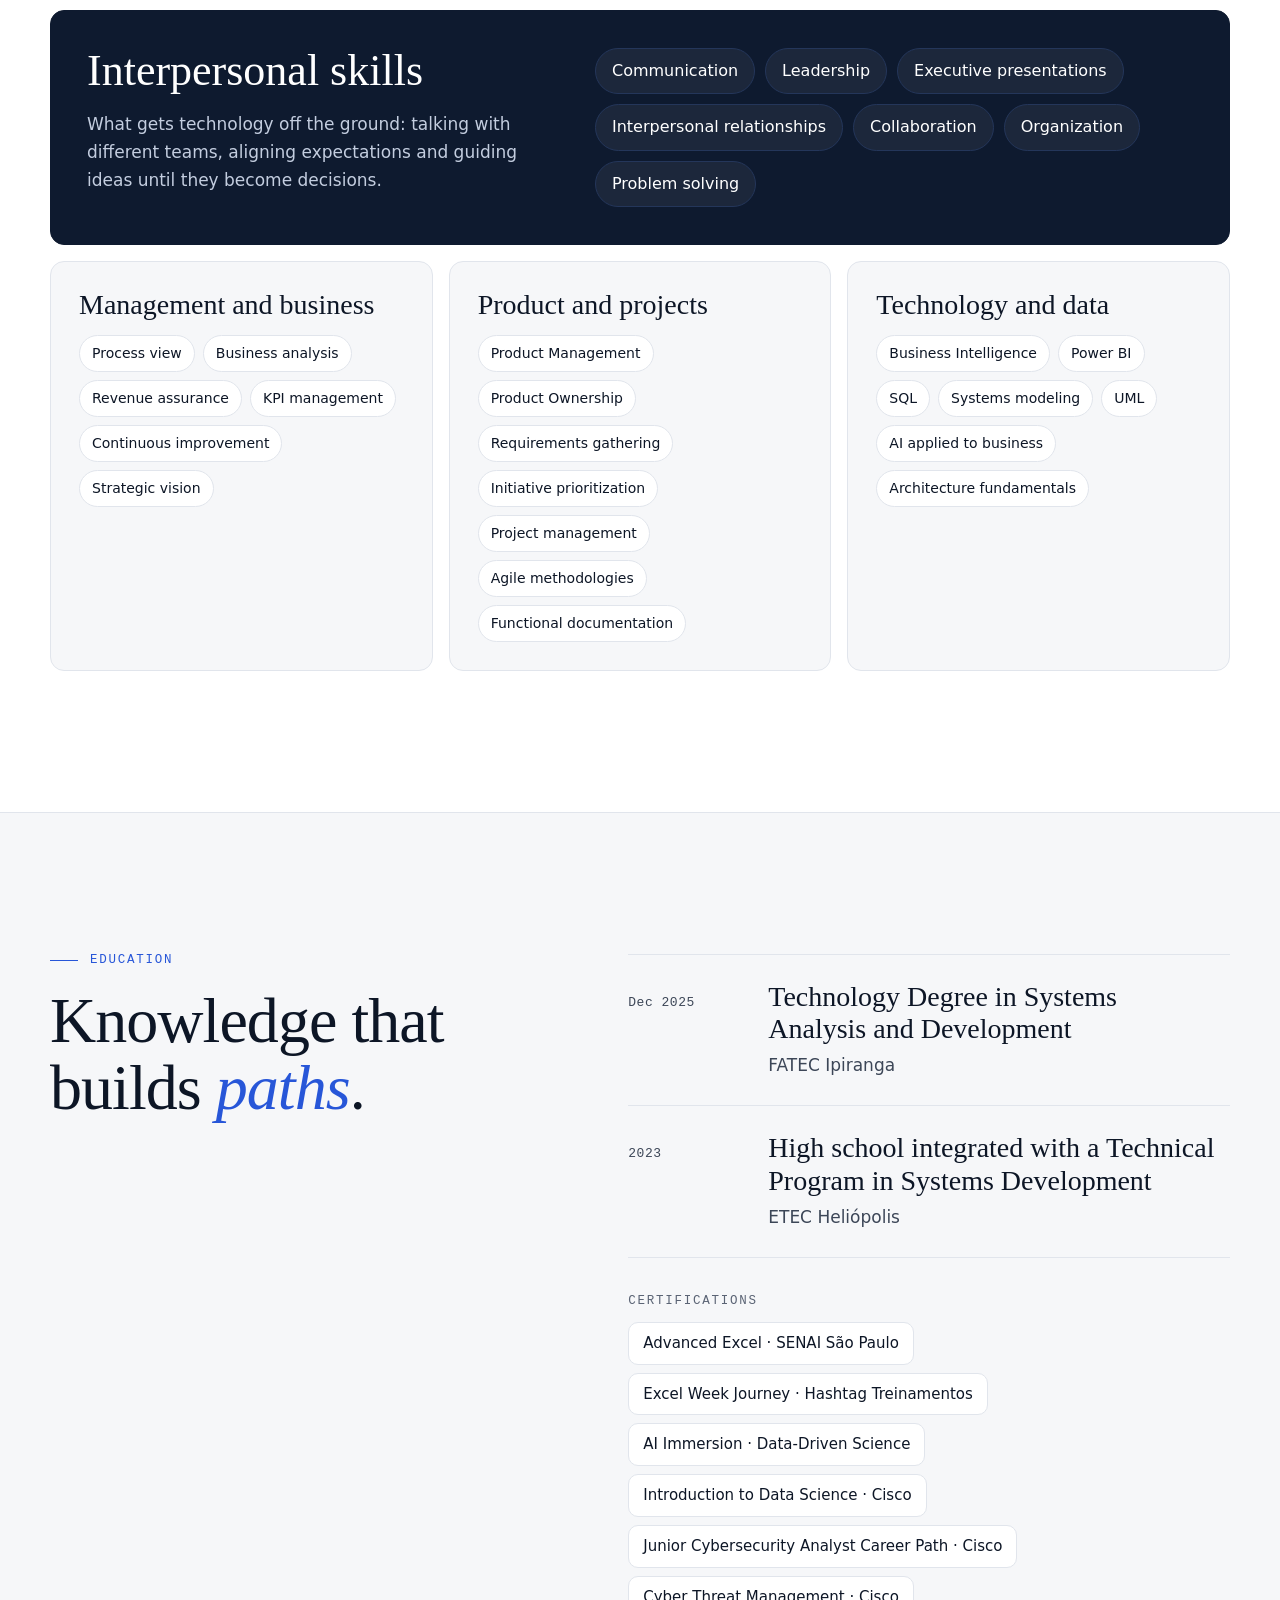
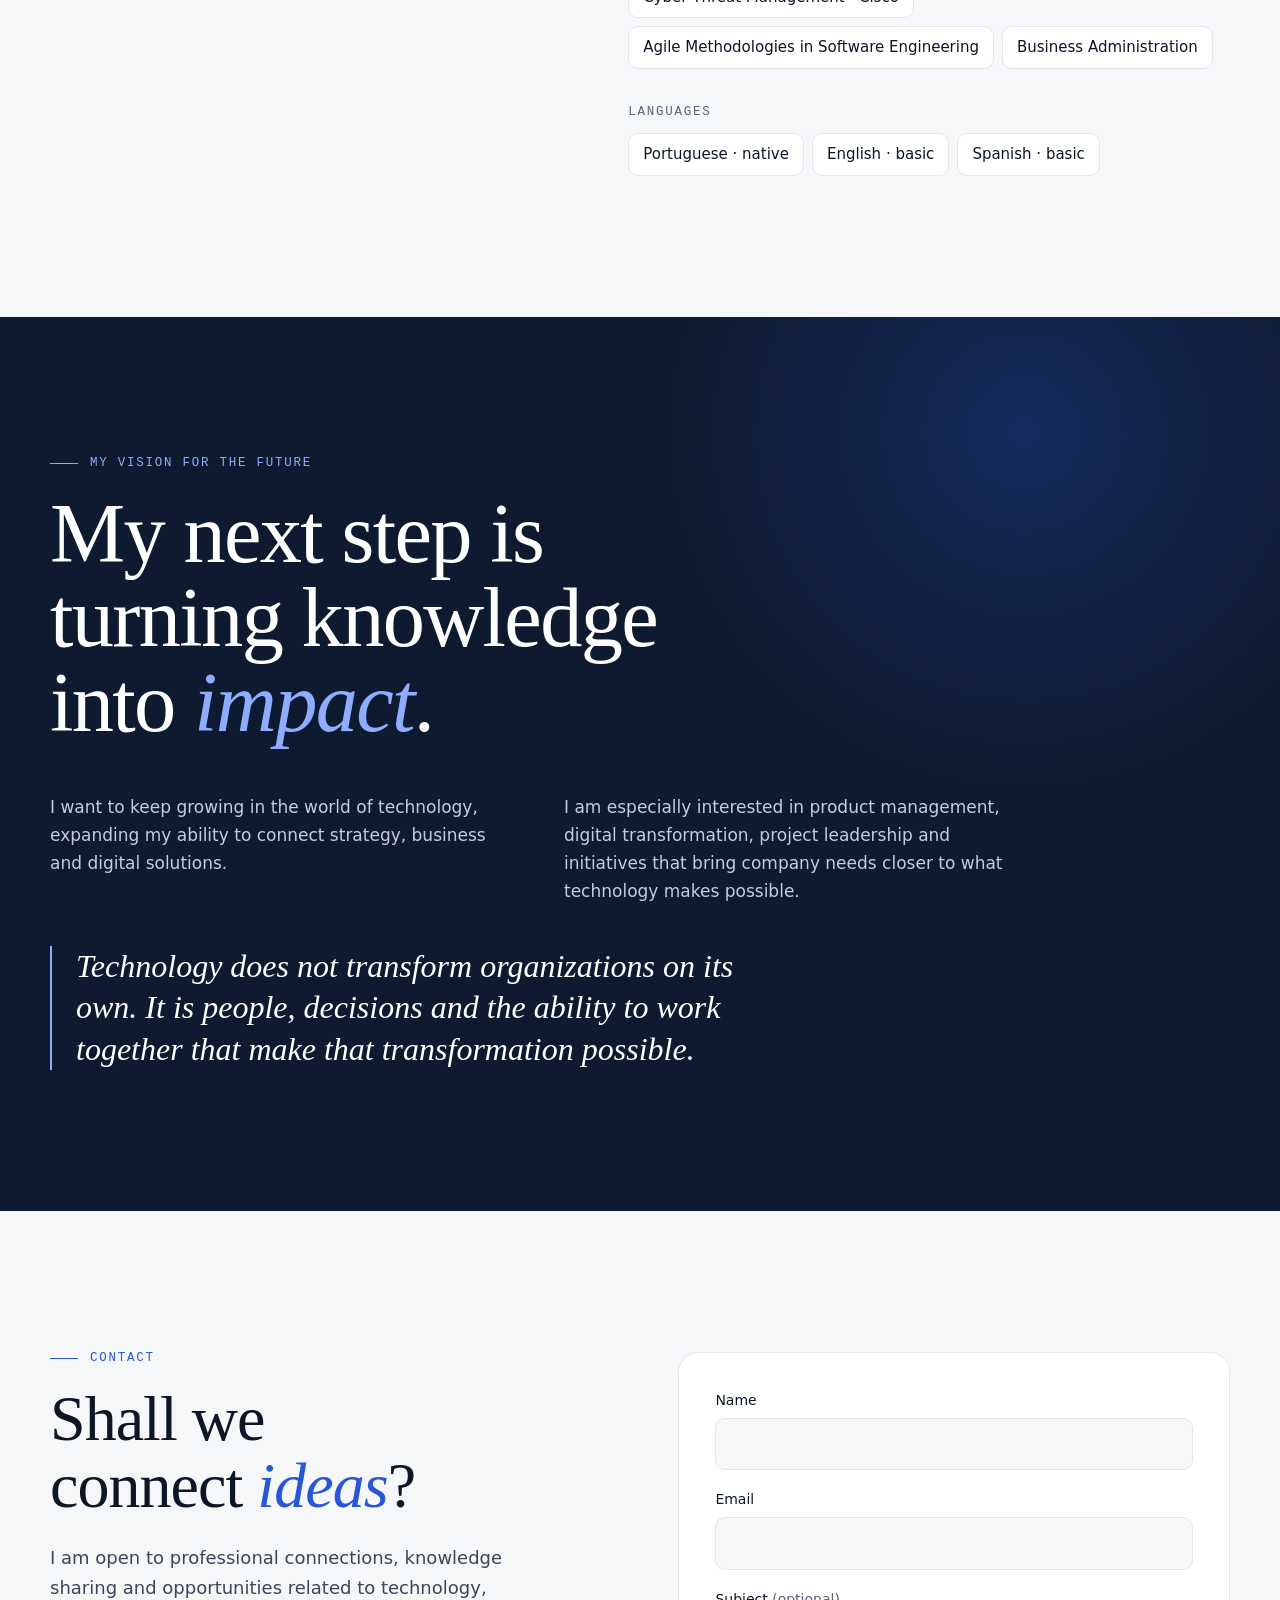
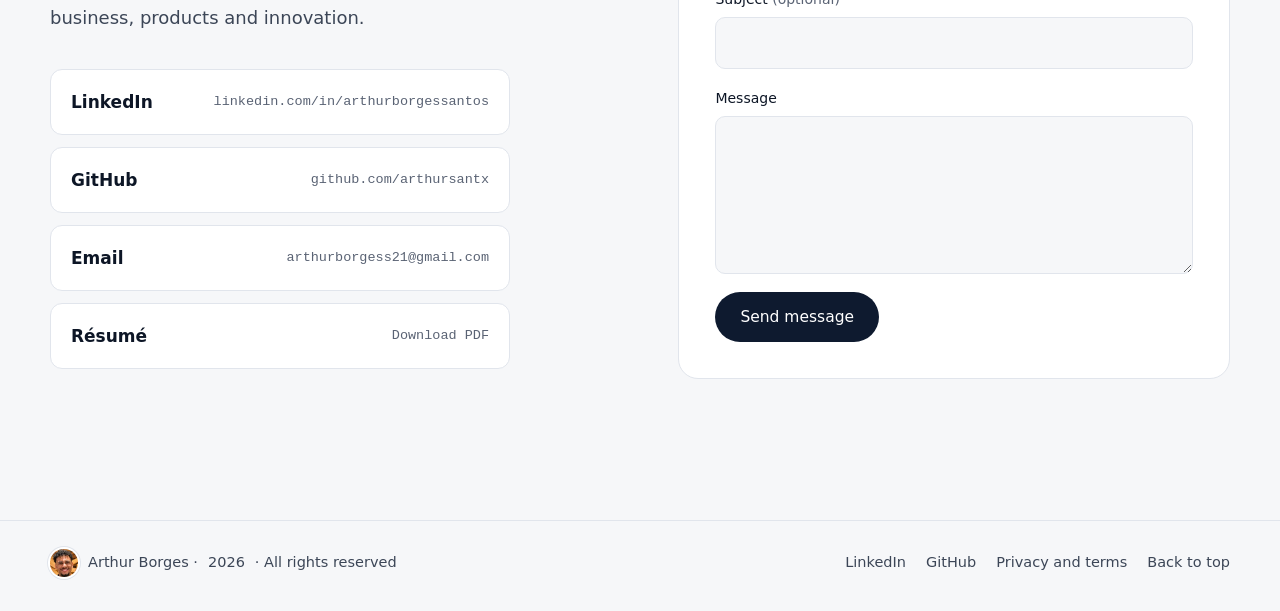
==== commit 7d3c1f21: "Privacidade, termos de uso, licença e política de segurança (CSP)" ====
--- a/en/index.html
+++ b/en/index.html
@@ -3,6 +3,8 @@
 <head>
   <meta charset="utf-8">
   <meta name="viewport" content="width=device-width, initial-scale=1">
+  <meta http-equiv="Content-Security-Policy" content="default-src 'self'; script-src 'self' 'sha256-1riQOFcDIeFNWWsS+mlsZJl6jlacd3YrGZoQ0XxiBtw=' https://vlibras.gov.br https://*.vlibras.gov.br; style-src 'self' 'unsafe-inline' https://fonts.googleapis.com https://vlibras.gov.br https://*.vlibras.gov.br; font-src 'self' data: https://fonts.gstatic.com https://vlibras.gov.br https://*.vlibras.gov.br; img-src 'self' data: blob: https://vlibras.gov.br https://*.vlibras.gov.br; media-src 'self' blob: https://vlibras.gov.br https://*.vlibras.gov.br; connect-src 'self' https://vlibras.gov.br https://*.vlibras.gov.br; frame-src https://vlibras.gov.br https://*.vlibras.gov.br; worker-src 'self' blob:; object-src 'none'; base-uri 'self'; form-action 'self' mailto:; upgrade-insecure-requests">
+  <meta name="referrer" content="strict-origin-when-cross-origin">
   <title>Arthur Borges · Technology, Business and People</title>
   <meta name="description" content="Arthur Borges connects technology, business and people. A Systems Analysis and Development graduate working in Revenue with data, processes and Business Intelligence.">
   <link rel="canonical" href="https://arthursantx.github.io/en/">
@@ -538,10 +540,11 @@
 
   <footer class="rodape">
     <div class="envoltorio rodape-interno">
-      <p><img class="monograma-foto monograma-pequeno" src="/assets/img/avatar.webp" alt="" width="28" height="28" loading="lazy"> Arthur Borges · <span data-ano>2026</span></p>
+      <p><img class="monograma-foto monograma-pequeno" src="/assets/img/avatar.webp" alt="" width="28" height="28" loading="lazy"> Arthur Borges · <span data-ano>2026</span> · All rights reserved</p>
       <nav aria-label="Footer">
         <a href="https://www.linkedin.com/in/arthurborgessantos/" target="_blank" rel="noopener">LinkedIn</a>
         <a href="https://github.com/arthursantx" target="_blank" rel="noopener">GitHub</a>
+        <a href="/en/privacidade/">Privacy and terms</a>
         <a href="#inicio">Back to top</a>
       </nav>
     </div>
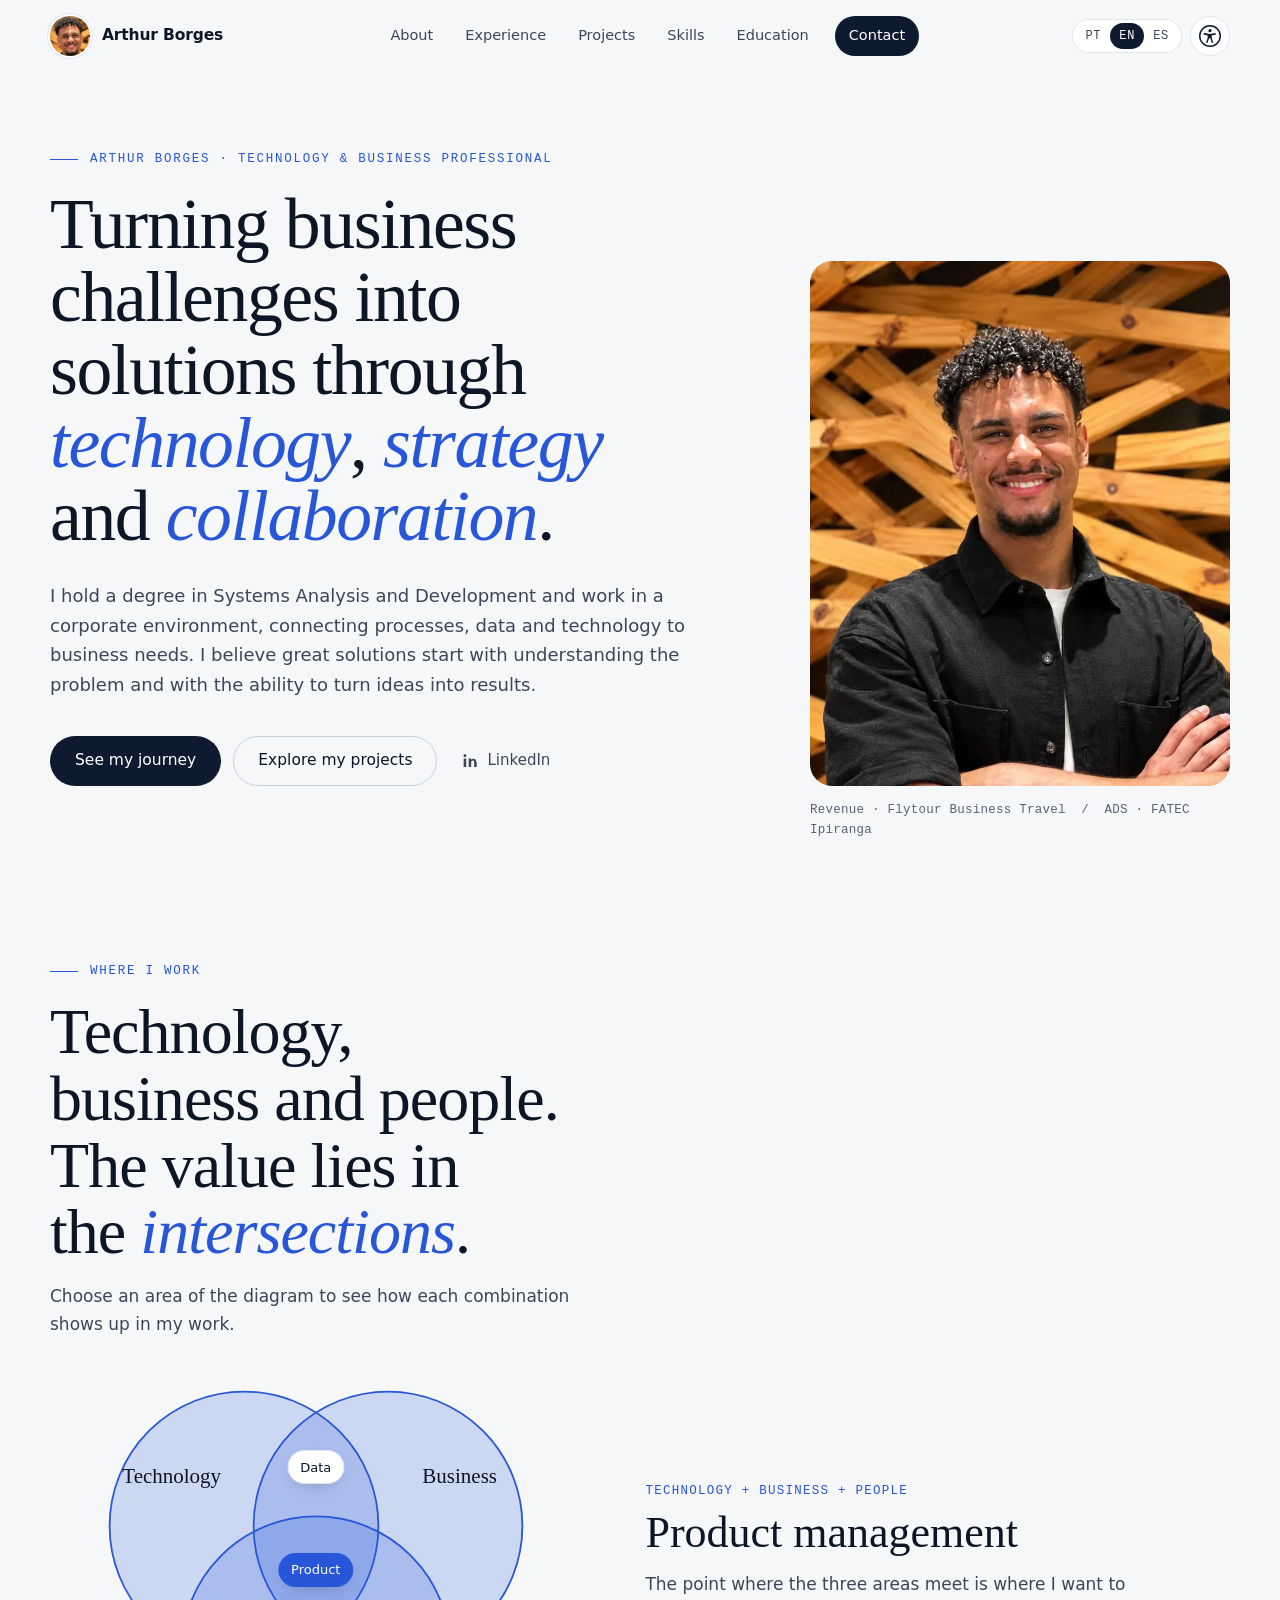
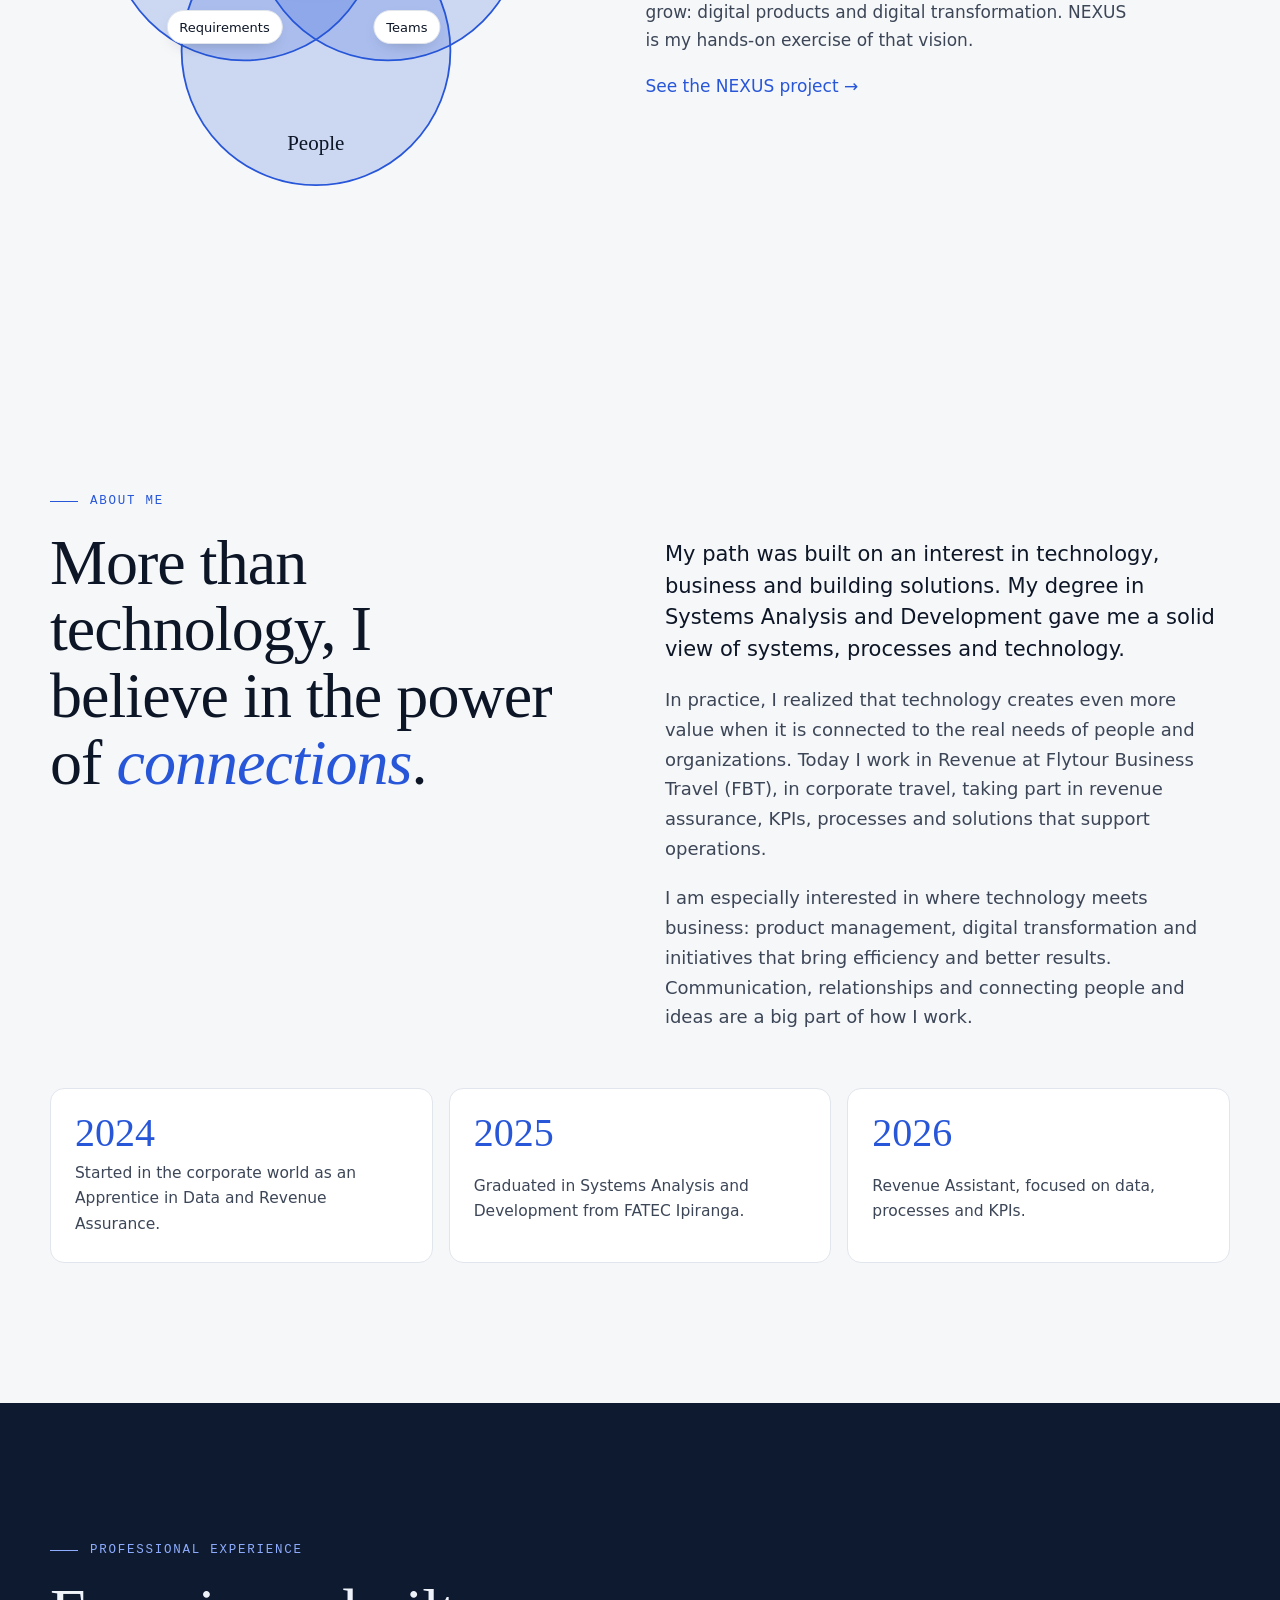
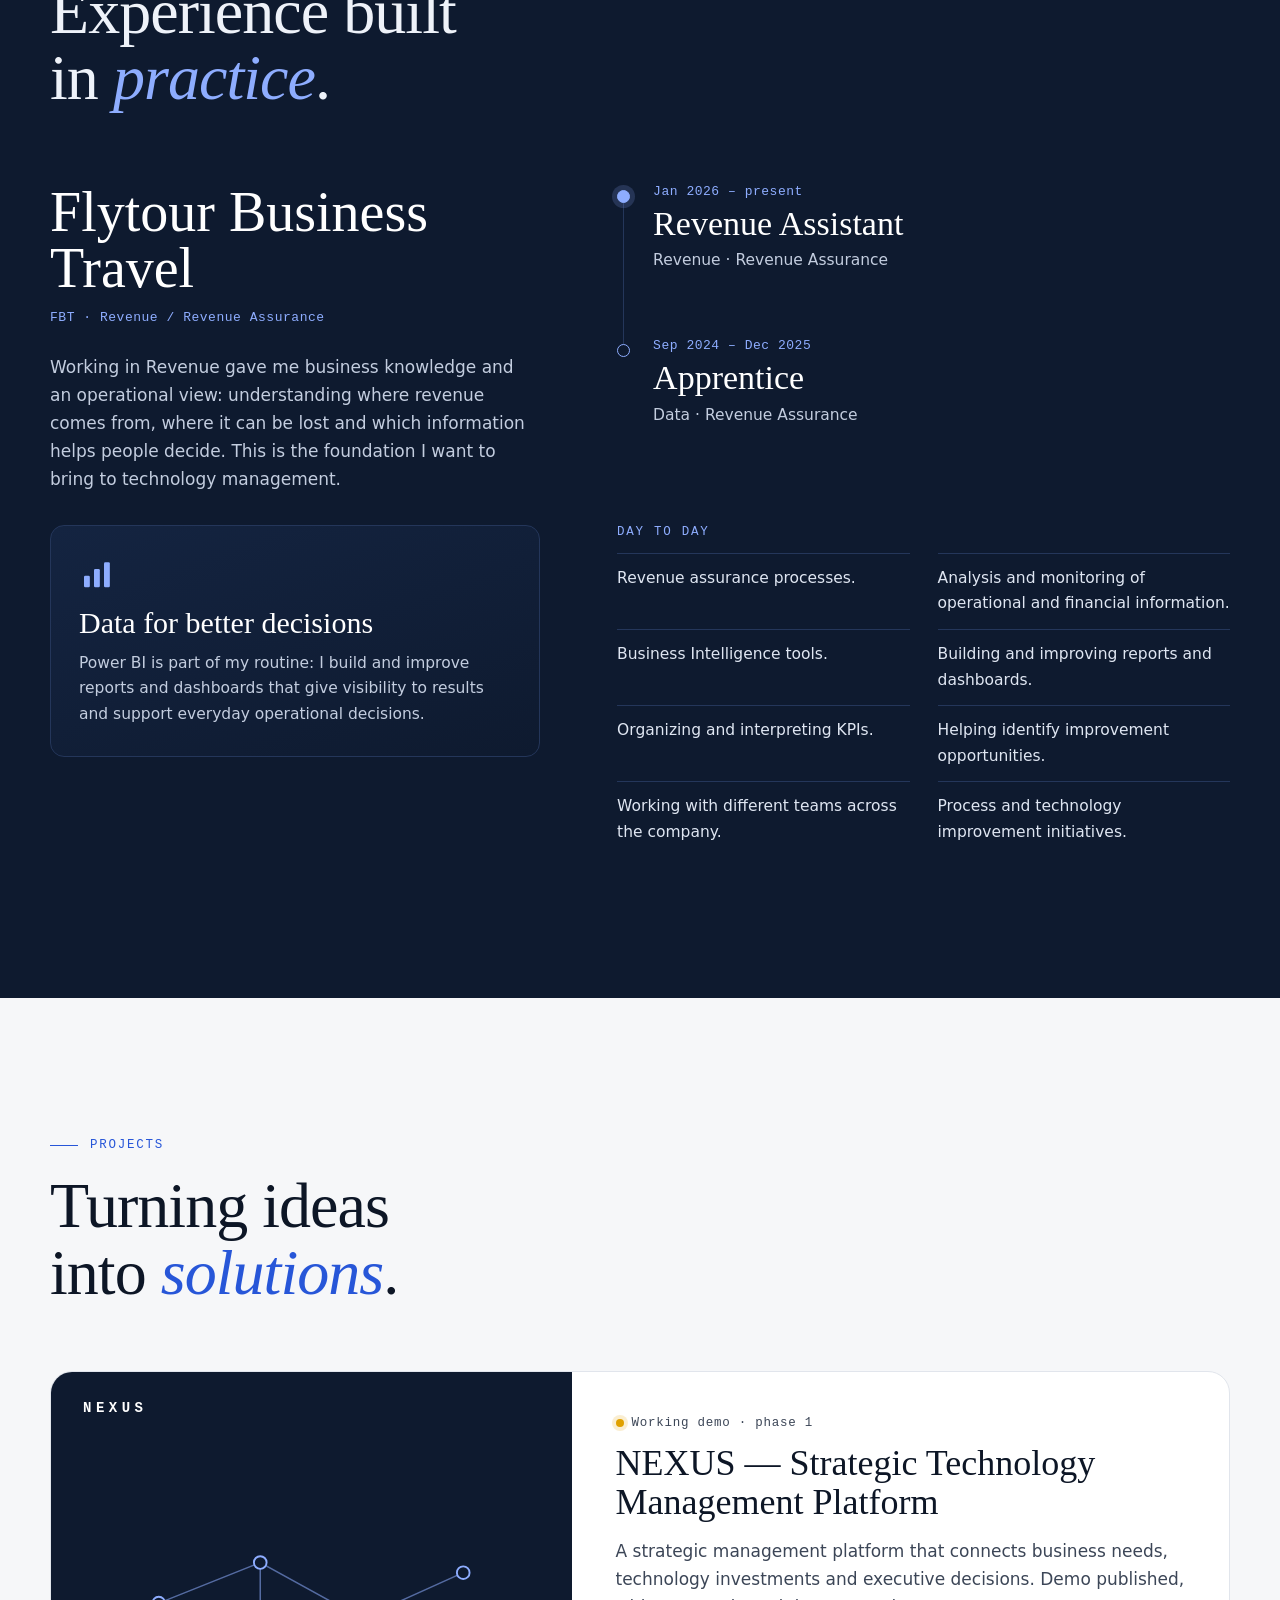
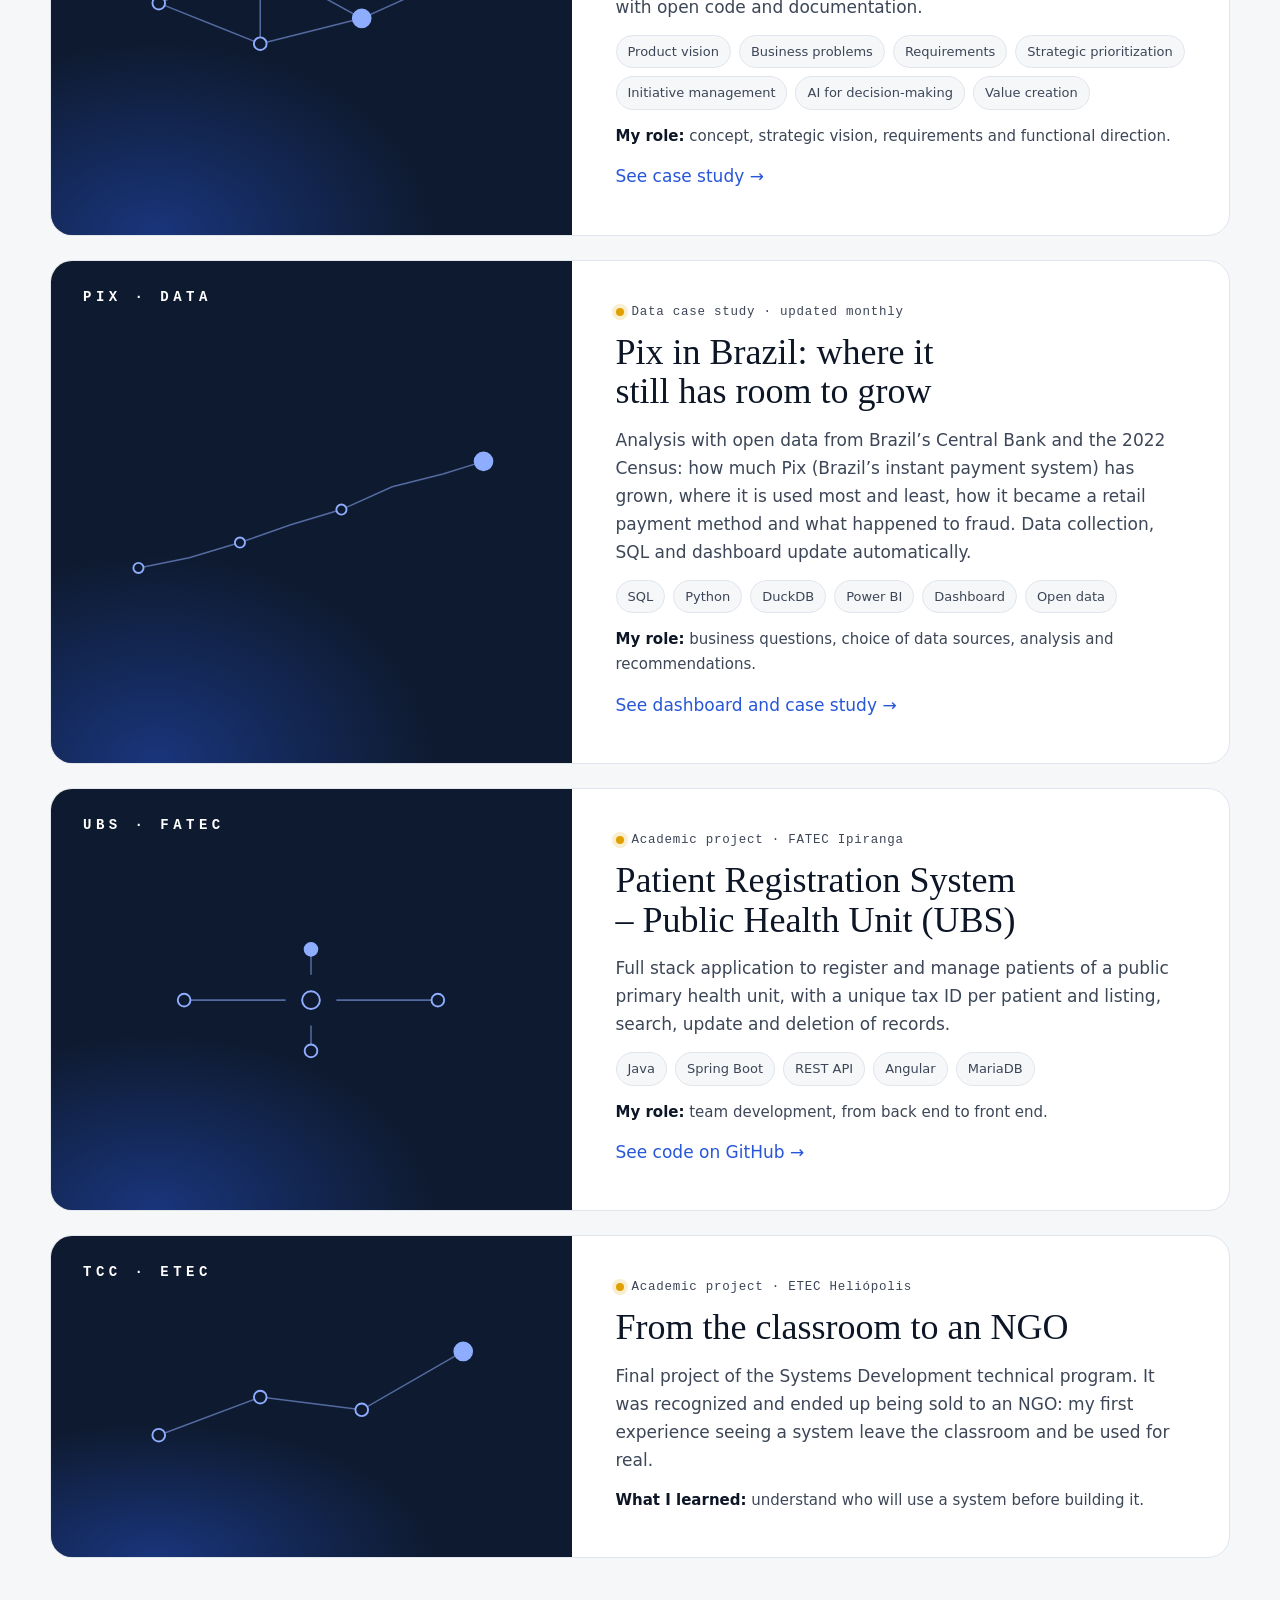
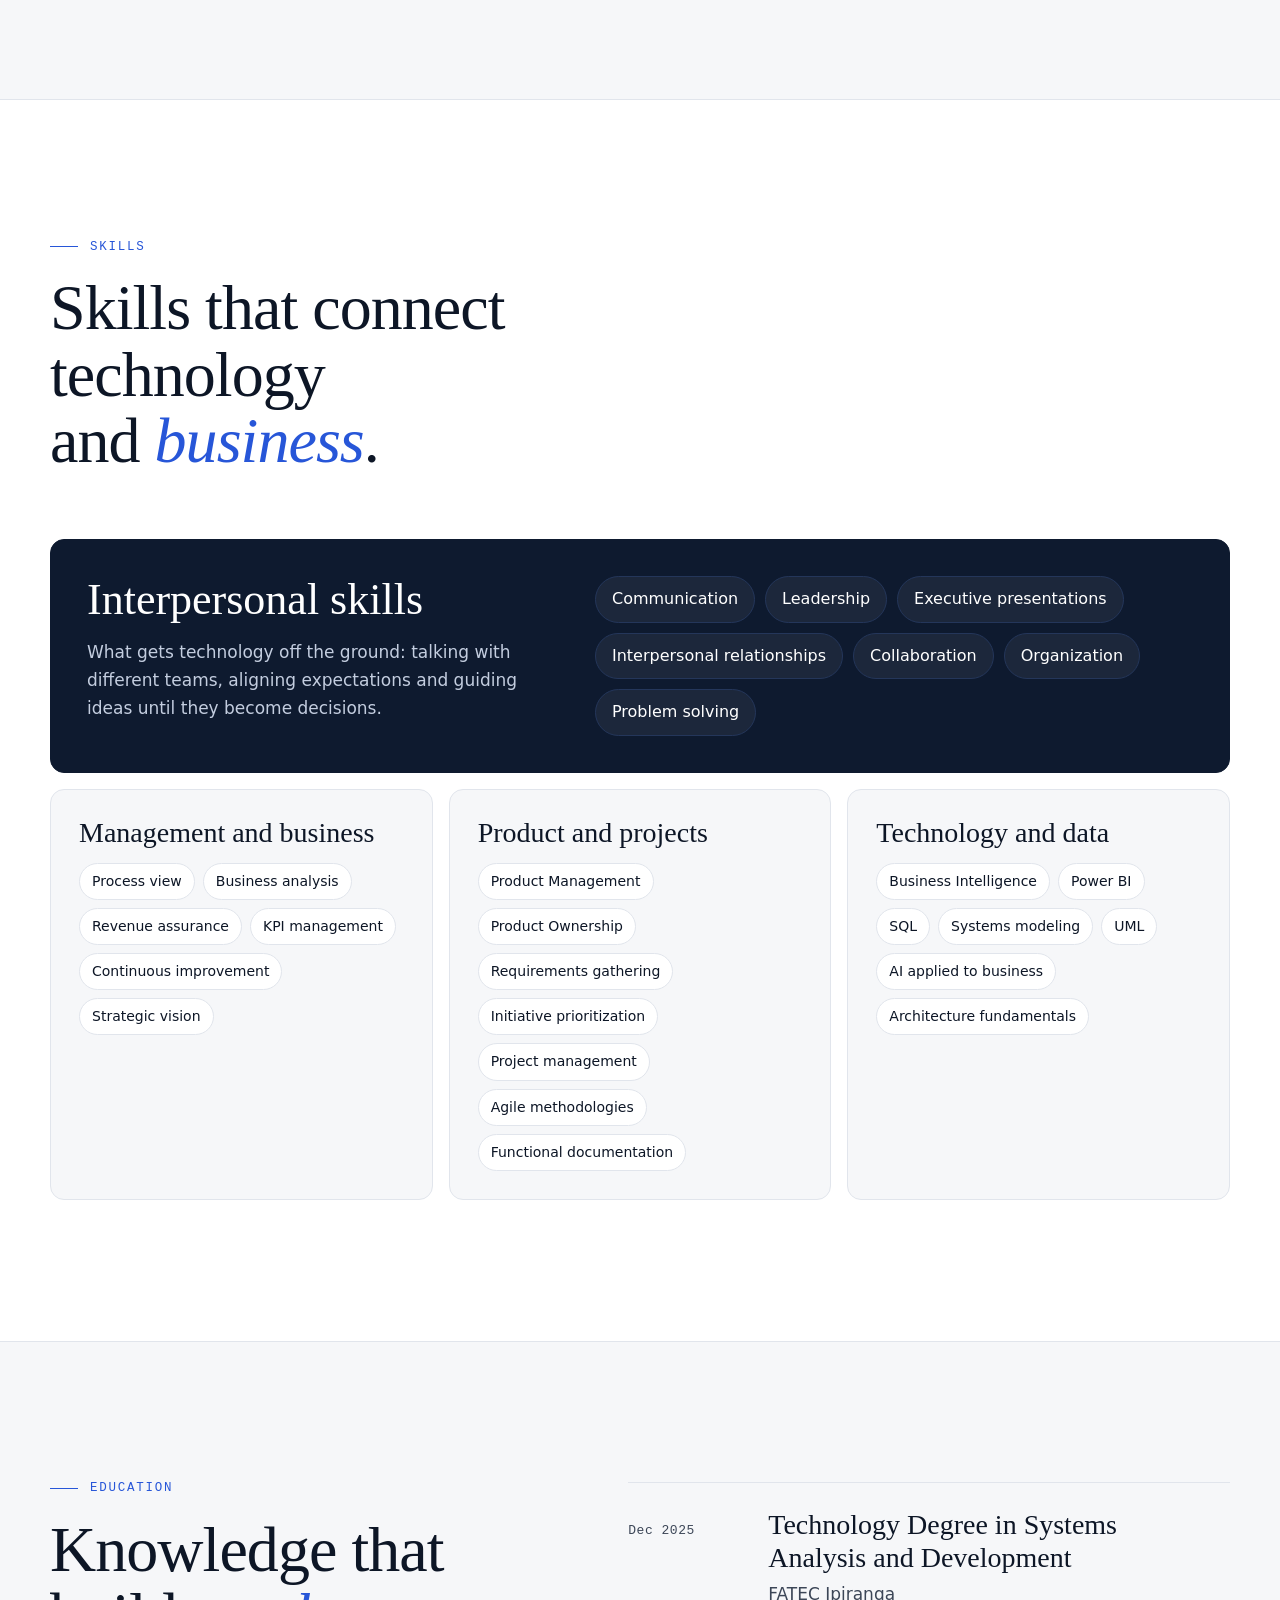
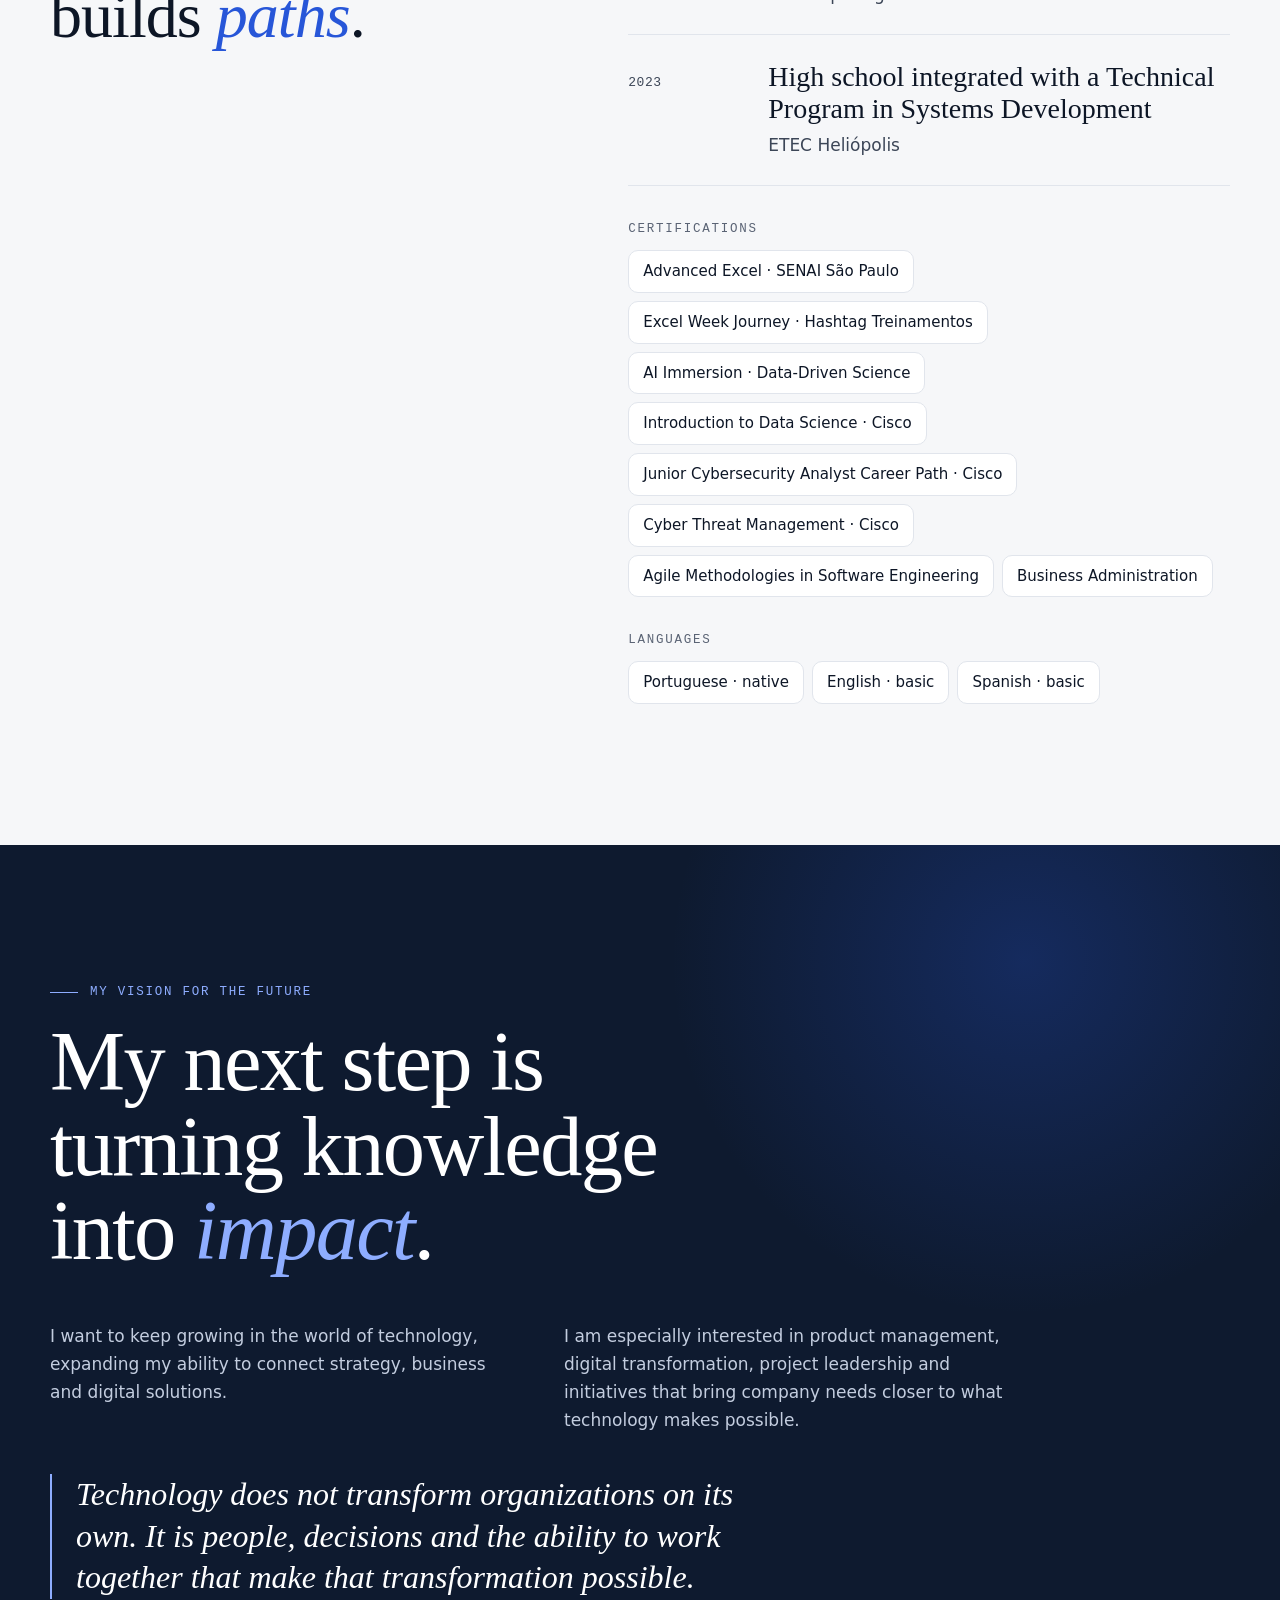
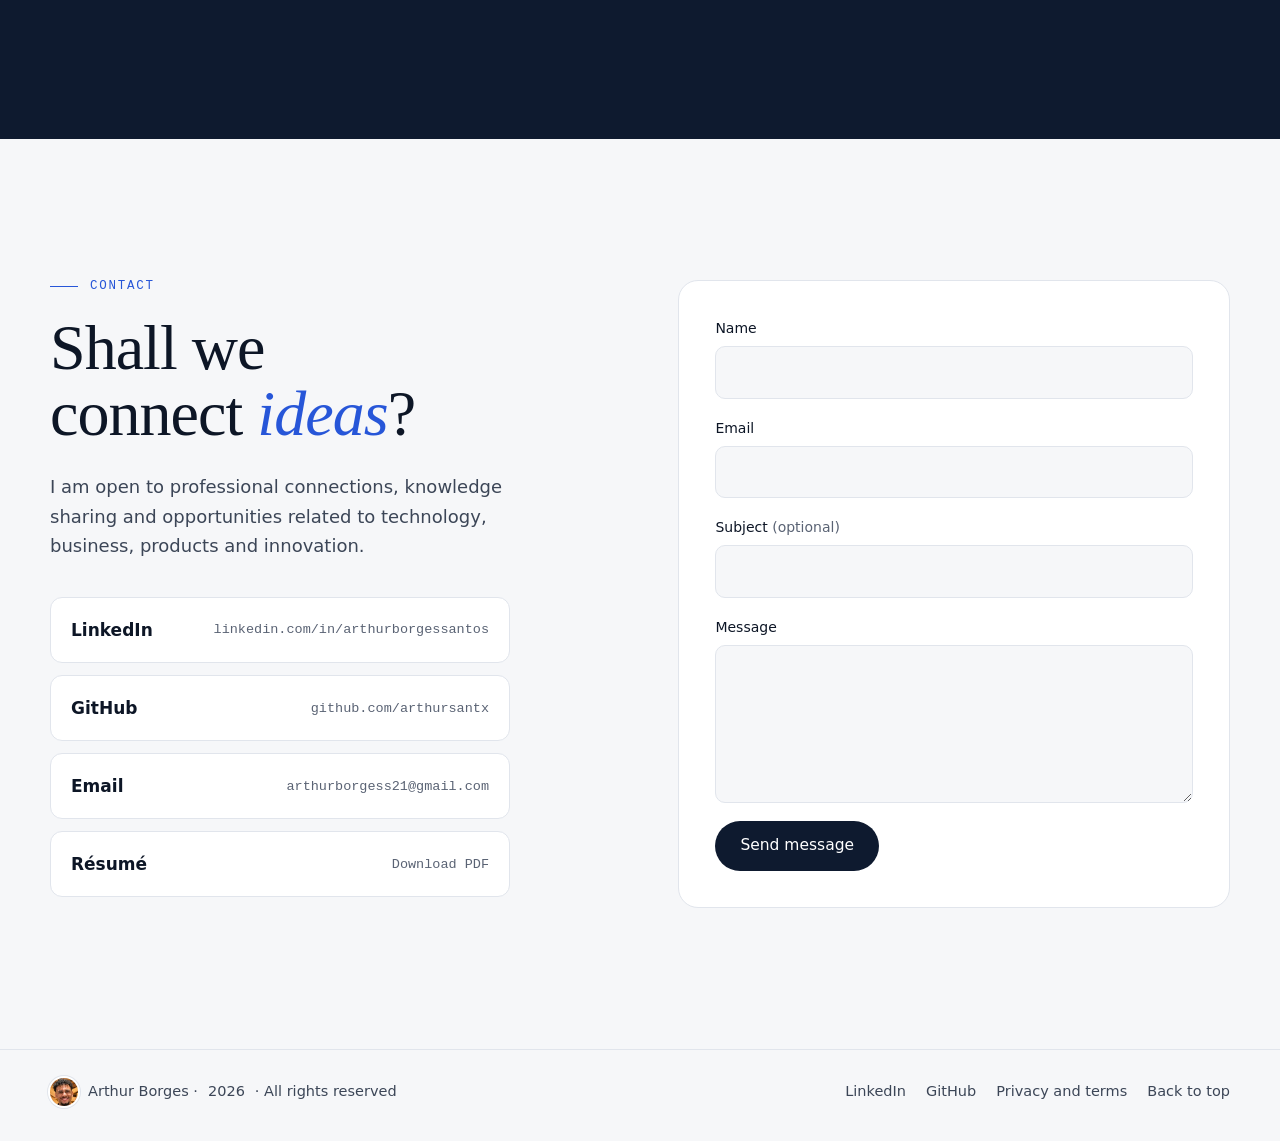
==== commit ab949af7: "Projeto novo: Pix no Brasil (estudo de caso de dados)" ====
--- a/en/index.html
+++ b/en/index.html
@@ -3,7 +3,7 @@
 <head>
   <meta charset="utf-8">
   <meta name="viewport" content="width=device-width, initial-scale=1">
-  <meta http-equiv="Content-Security-Policy" content="default-src 'self'; script-src 'self' 'sha256-1riQOFcDIeFNWWsS+mlsZJl6jlacd3YrGZoQ0XxiBtw=' https://vlibras.gov.br https://*.vlibras.gov.br; style-src 'self' 'unsafe-inline' https://fonts.googleapis.com https://vlibras.gov.br https://*.vlibras.gov.br; font-src 'self' data: https://fonts.gstatic.com https://vlibras.gov.br https://*.vlibras.gov.br; img-src 'self' data: blob: https://vlibras.gov.br https://*.vlibras.gov.br; media-src 'self' blob: https://vlibras.gov.br https://*.vlibras.gov.br; connect-src 'self' https://vlibras.gov.br https://*.vlibras.gov.br; frame-src https://vlibras.gov.br https://*.vlibras.gov.br; worker-src 'self' blob:; object-src 'none'; base-uri 'self'; form-action 'self' mailto:; upgrade-insecure-requests">
+  <meta http-equiv="Content-Security-Policy" content="default-src 'self'; script-src 'self' 'wasm-unsafe-eval' 'sha256-1riQOFcDIeFNWWsS+mlsZJl6jlacd3YrGZoQ0XxiBtw=' https://vlibras.gov.br https://*.vlibras.gov.br https://cdn.jsdelivr.net/gh/spbgovbr-vlibras/; style-src 'self' 'unsafe-inline' https://fonts.googleapis.com https://vlibras.gov.br https://*.vlibras.gov.br https://cdn.jsdelivr.net/gh/spbgovbr-vlibras/; font-src 'self' data: https://fonts.gstatic.com https://vlibras.gov.br https://*.vlibras.gov.br https://cdn.jsdelivr.net/gh/spbgovbr-vlibras/; img-src 'self' data: blob: https://vlibras.gov.br https://*.vlibras.gov.br https://cdn.jsdelivr.net/gh/spbgovbr-vlibras/; media-src 'self' blob: https://vlibras.gov.br https://*.vlibras.gov.br https://cdn.jsdelivr.net/gh/spbgovbr-vlibras/; connect-src 'self' https://vlibras.gov.br https://*.vlibras.gov.br https://cdn.jsdelivr.net/gh/spbgovbr-vlibras/; frame-src https://vlibras.gov.br https://*.vlibras.gov.br https://cdn.jsdelivr.net/gh/spbgovbr-vlibras/; worker-src 'self' blob: https://cdn.jsdelivr.net/gh/spbgovbr-vlibras/; object-src 'none'; base-uri 'self'; form-action 'self' mailto:; upgrade-insecure-requests">
   <meta name="referrer" content="strict-origin-when-cross-origin">
   <title>Arthur Borges · Technology, Business and People</title>
   <meta name="description" content="Arthur Borges connects technology, business and people. A Systems Analysis and Development graduate working in Revenue with data, processes and Business Intelligence.">
@@ -326,6 +326,32 @@
             </a>
           </li>
           <li class="projeto revelar">
+            <a class="projeto-link" href="https://arthursantx.github.io/pix-brasil/" target="_blank" rel="noopener">
+              <div class="projeto-capa projeto-capa-pix" aria-hidden="true">
+                <span class="projeto-marca">PIX · DATA</span>
+                <svg viewBox="0 0 320 120" class="projeto-grafo">
+                  <g class="arestas"><path d="M24 104 L64 96 L104 84 L144 70 L184 58 L224 40 L264 30 L296 20"/></g>
+                  <g class="nos"><circle cx="24" cy="104" r="4"/><circle cx="104" cy="84" r="4"/><circle cx="184" cy="58" r="4"/><circle cx="296" cy="20" r="7"/></g>
+                </svg>
+              </div>
+              <div class="projeto-corpo">
+                <p class="projeto-status"><span class="ponto" aria-hidden="true"></span>Data case study · updated monthly</p>
+                <h3>Pix in Brazil: where it still has room to grow</h3>
+                <p>Analysis with open data from Brazil’s Central Bank and the 2022 Census: how much Pix (Brazil’s instant payment system) has grown, where it is used most and least, how it became a retail payment method and what happened to fraud. Data collection, SQL and dashboard update automatically.</p>
+                <ul class="etiquetas" aria-label="Project technologies">
+                  <li>SQL</li>
+                  <li>Python</li>
+                  <li>DuckDB</li>
+                  <li>Power BI</li>
+                  <li>Dashboard</li>
+                  <li>Open data</li>
+                </ul>
+                <p class="projeto-papel"><strong>My role:</strong> business questions, choice of data sources, analysis and recommendations.</p>
+                <span class="projeto-cta">See dashboard and case study <span aria-hidden="true">→</span></span>
+              </div>
+            </a>
+          </li>
+          <li class="projeto revelar">
             <a class="projeto-link" href="https://github.com/arthursantx/ubs-novo" target="_blank" rel="noopener">
               <div class="projeto-capa projeto-capa-ubs" aria-hidden="true">
                 <span class="projeto-marca">UBS · FATEC</span>
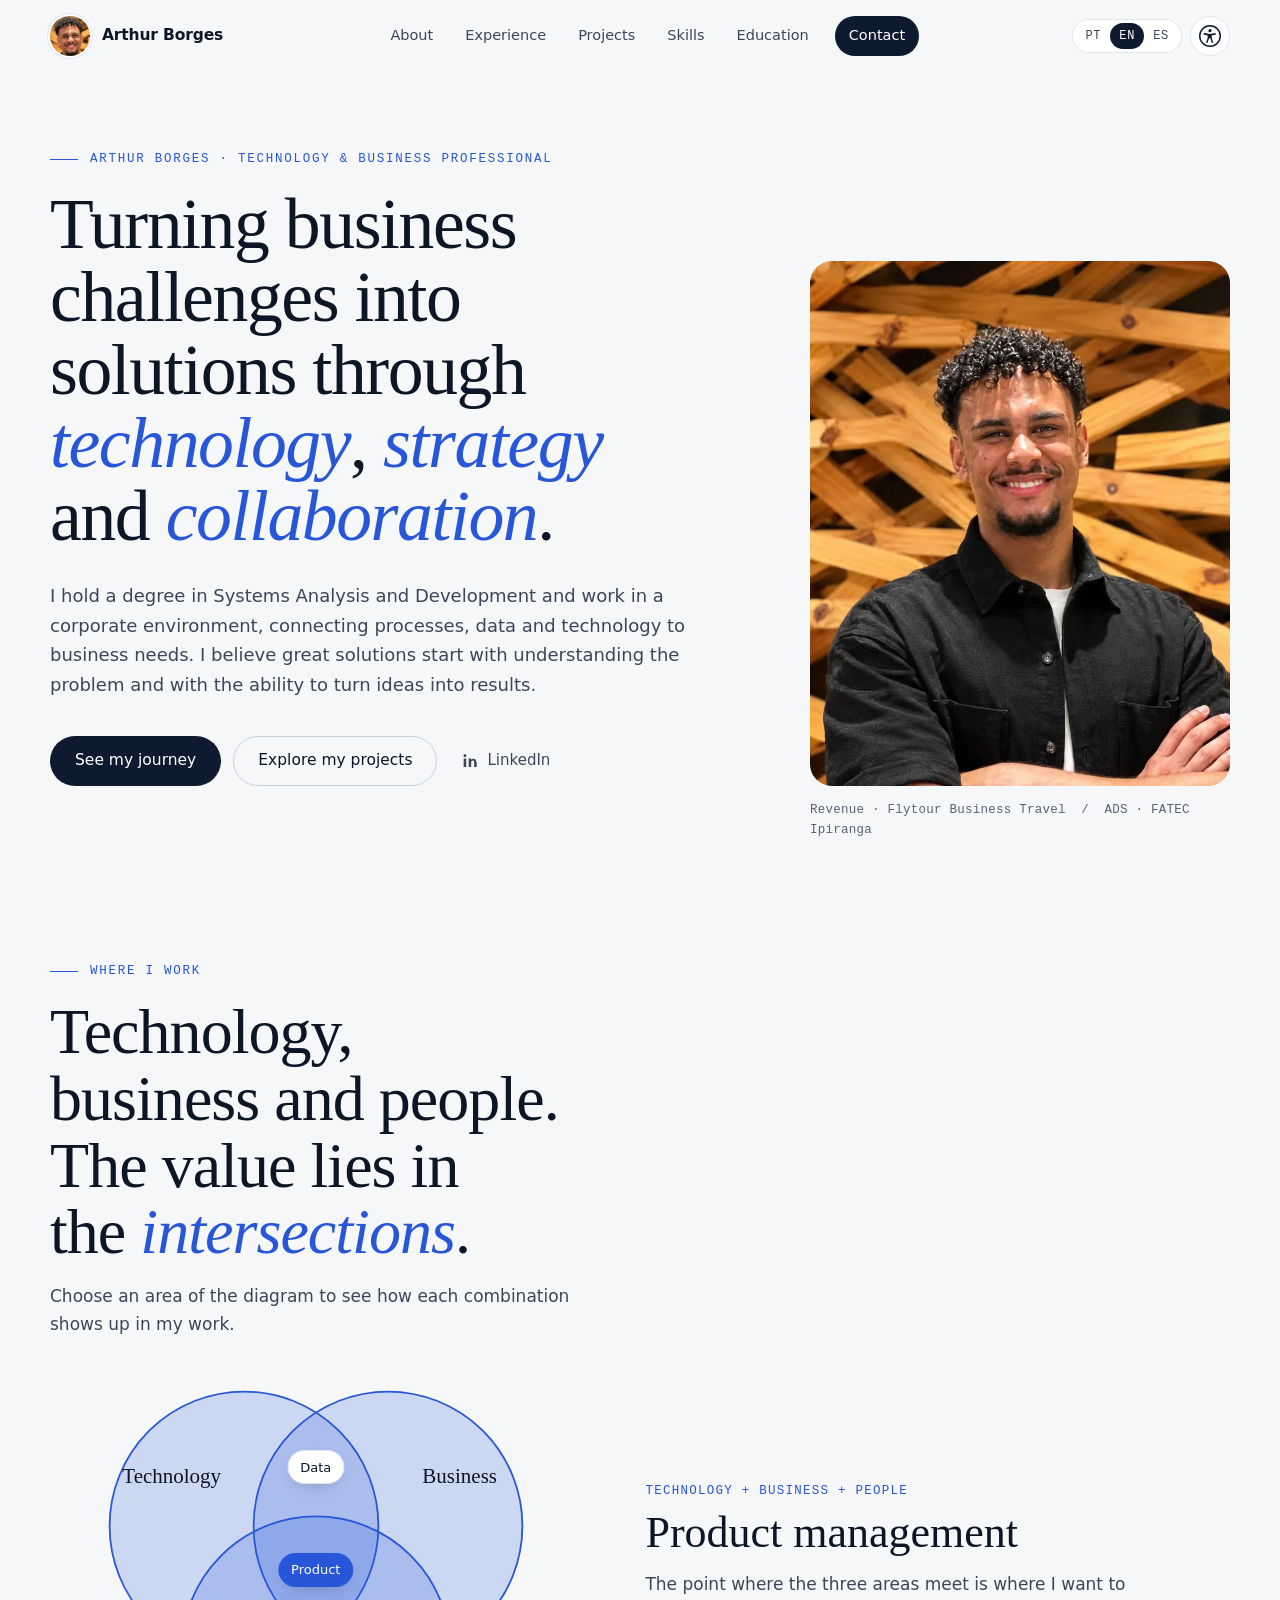
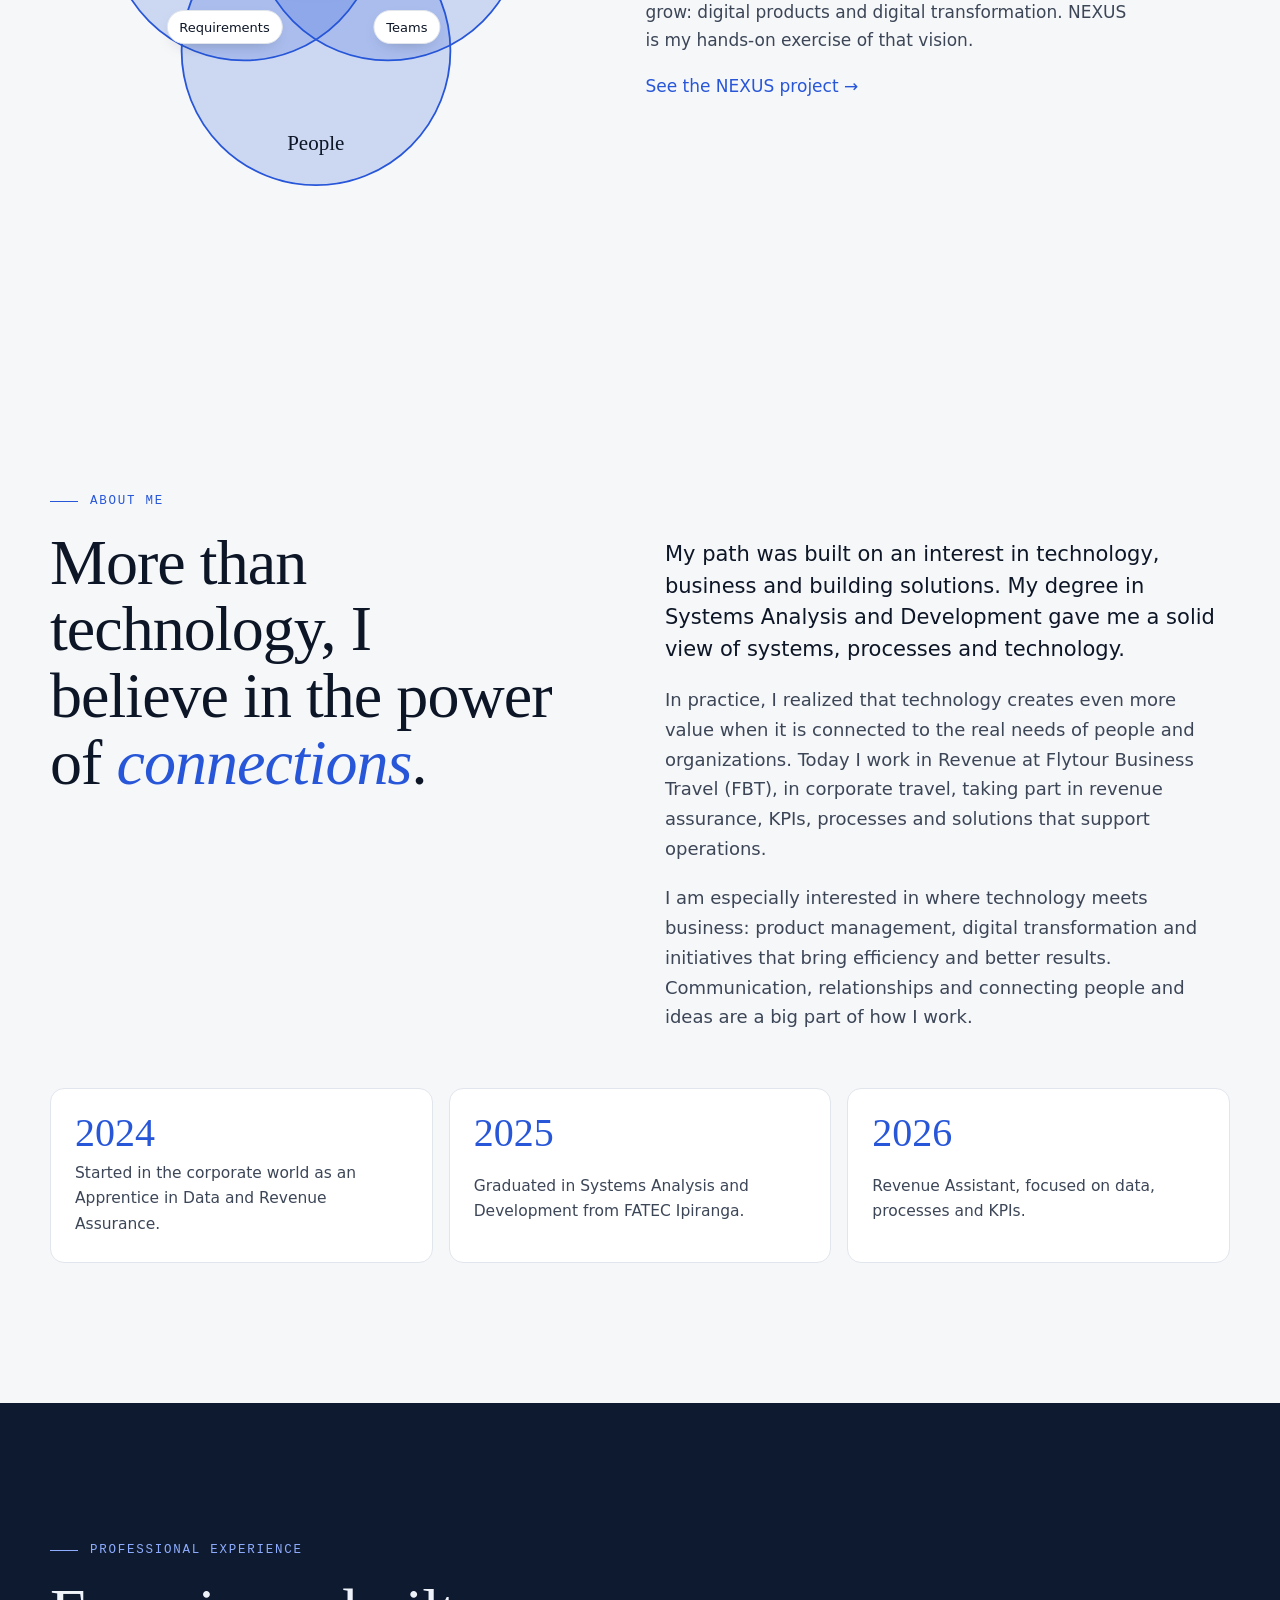
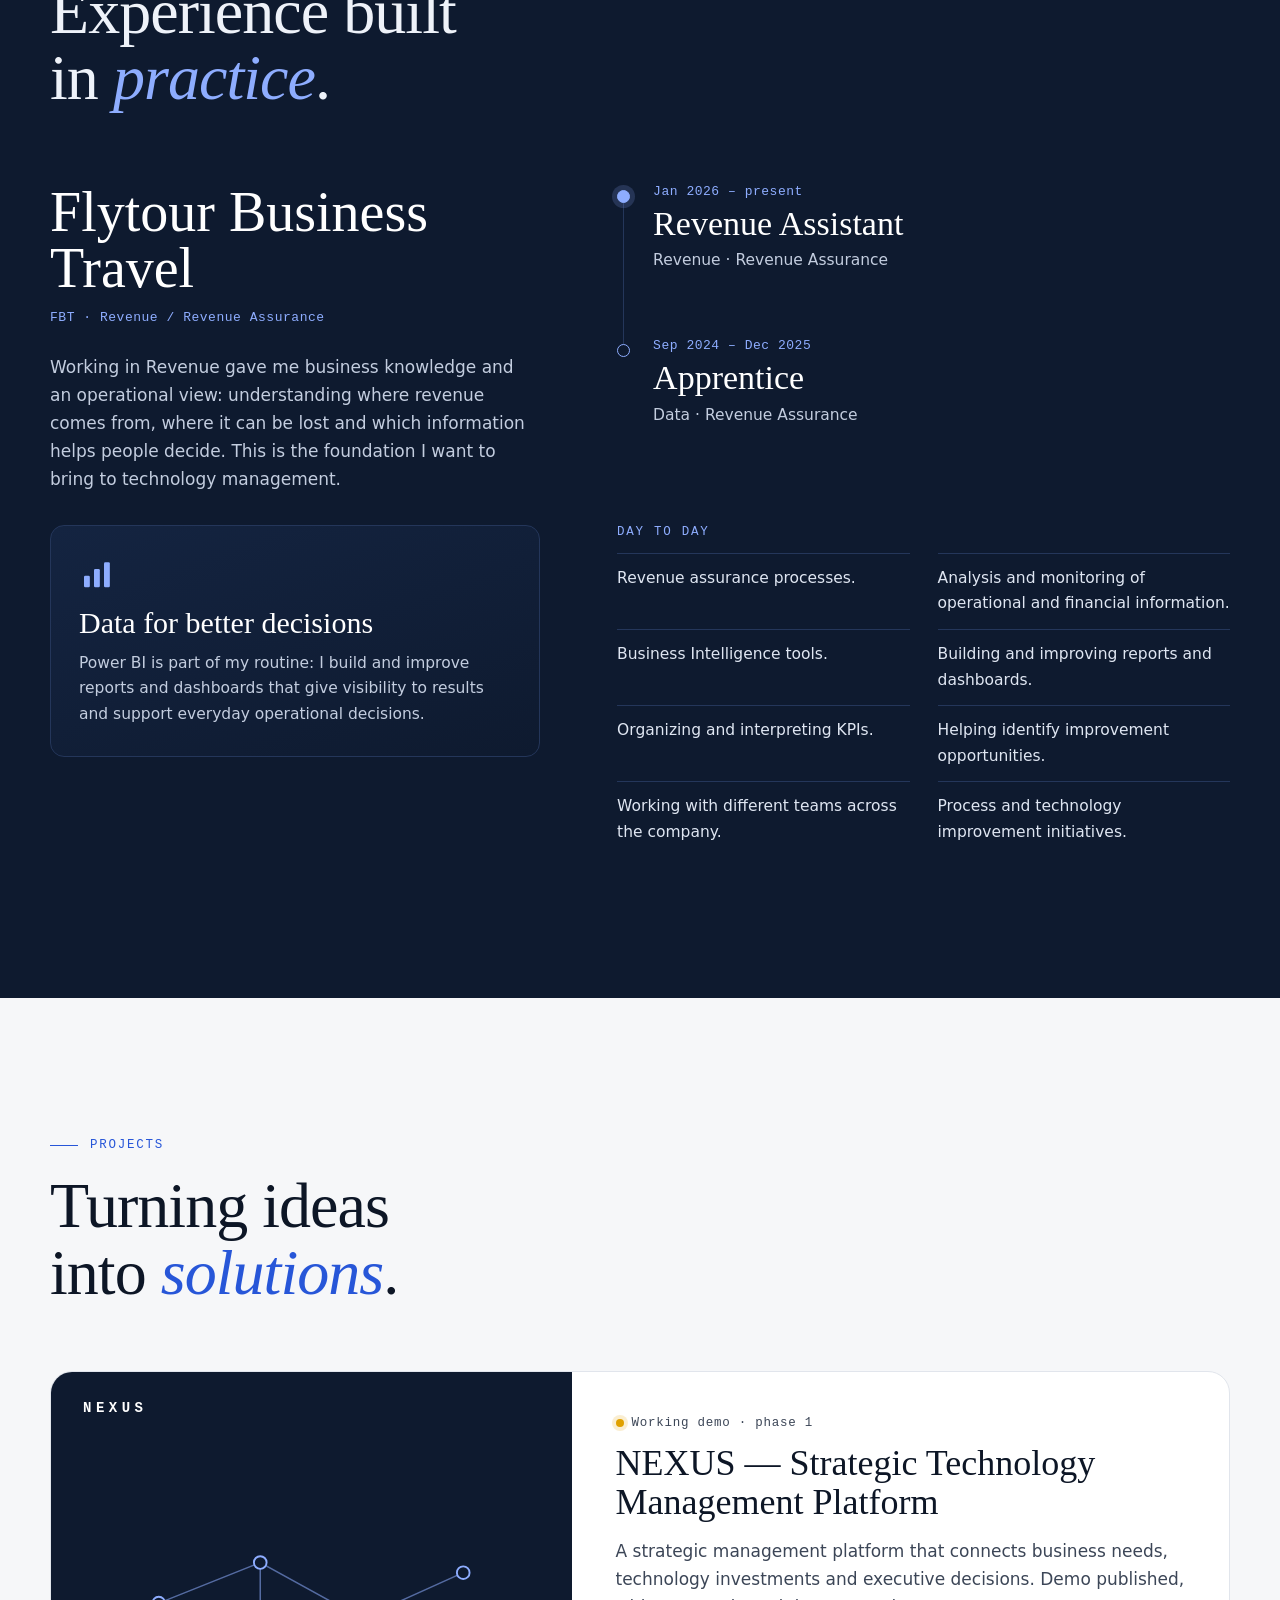
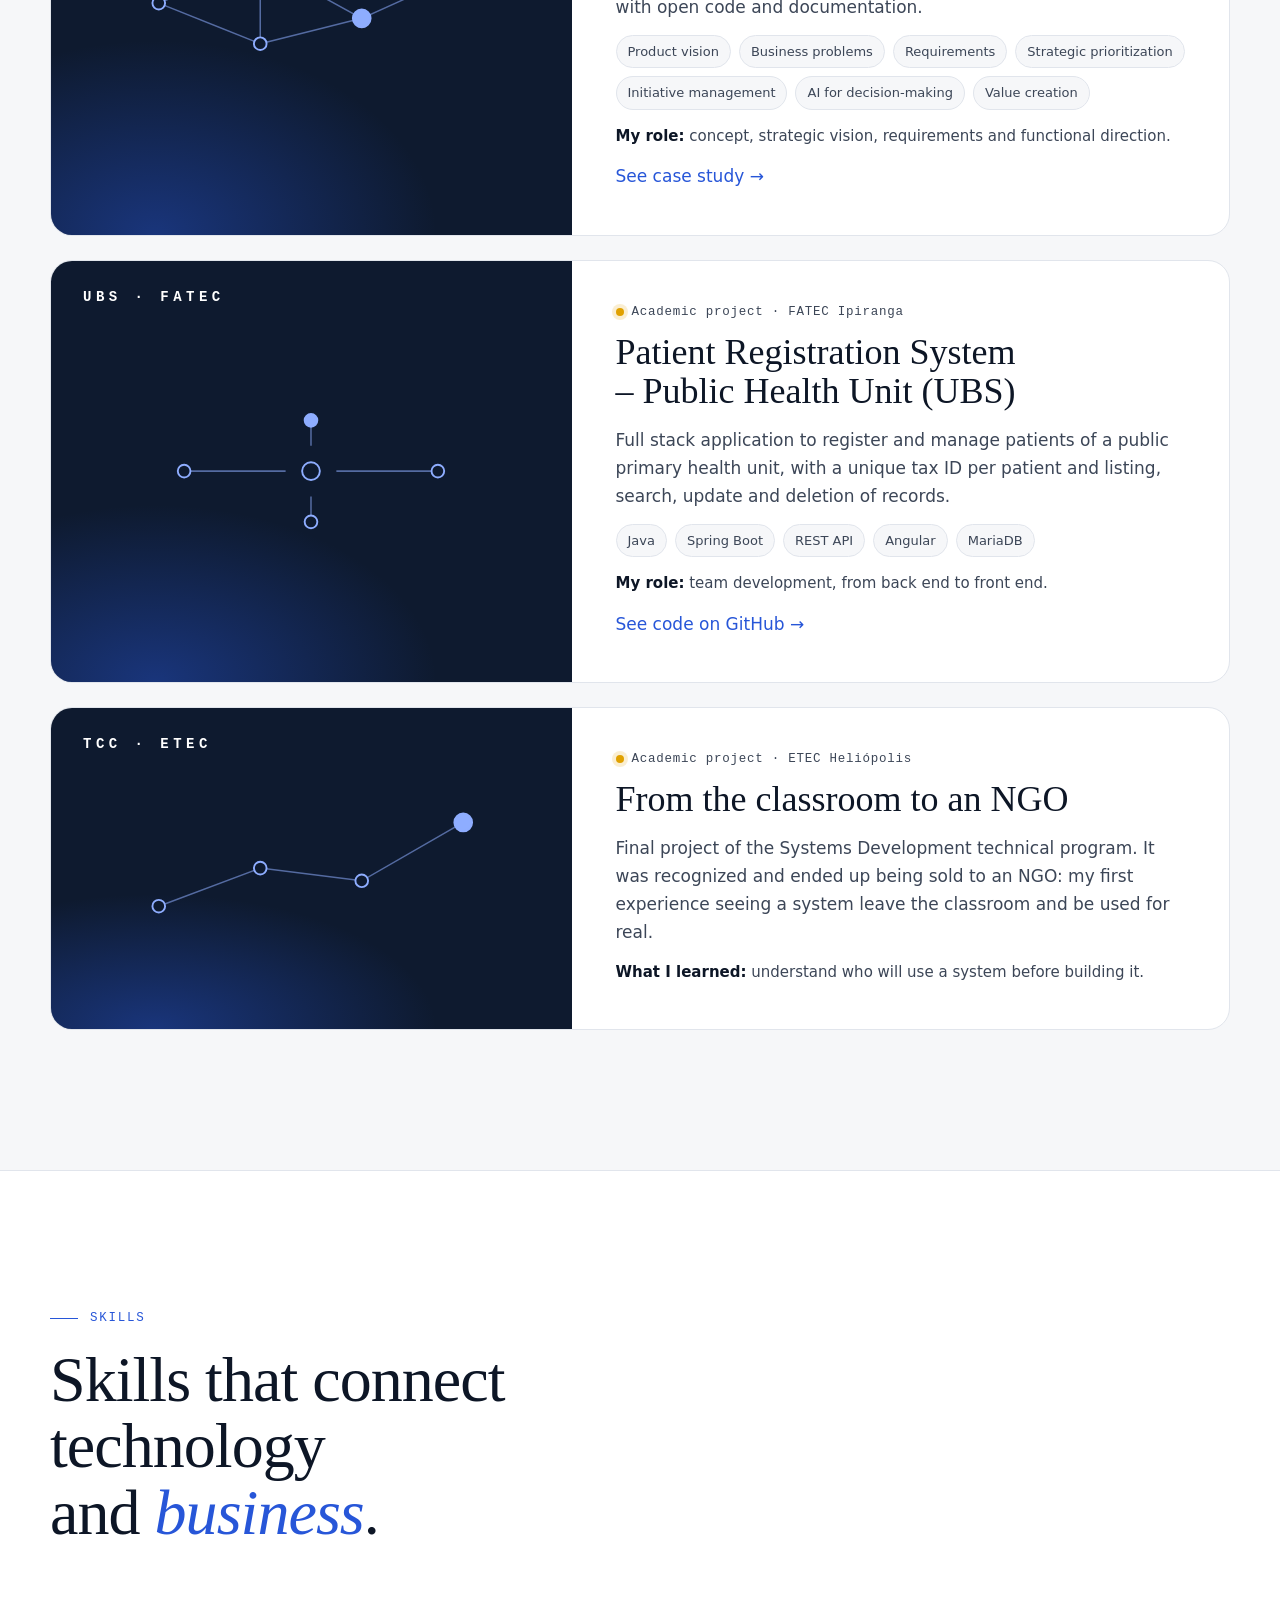
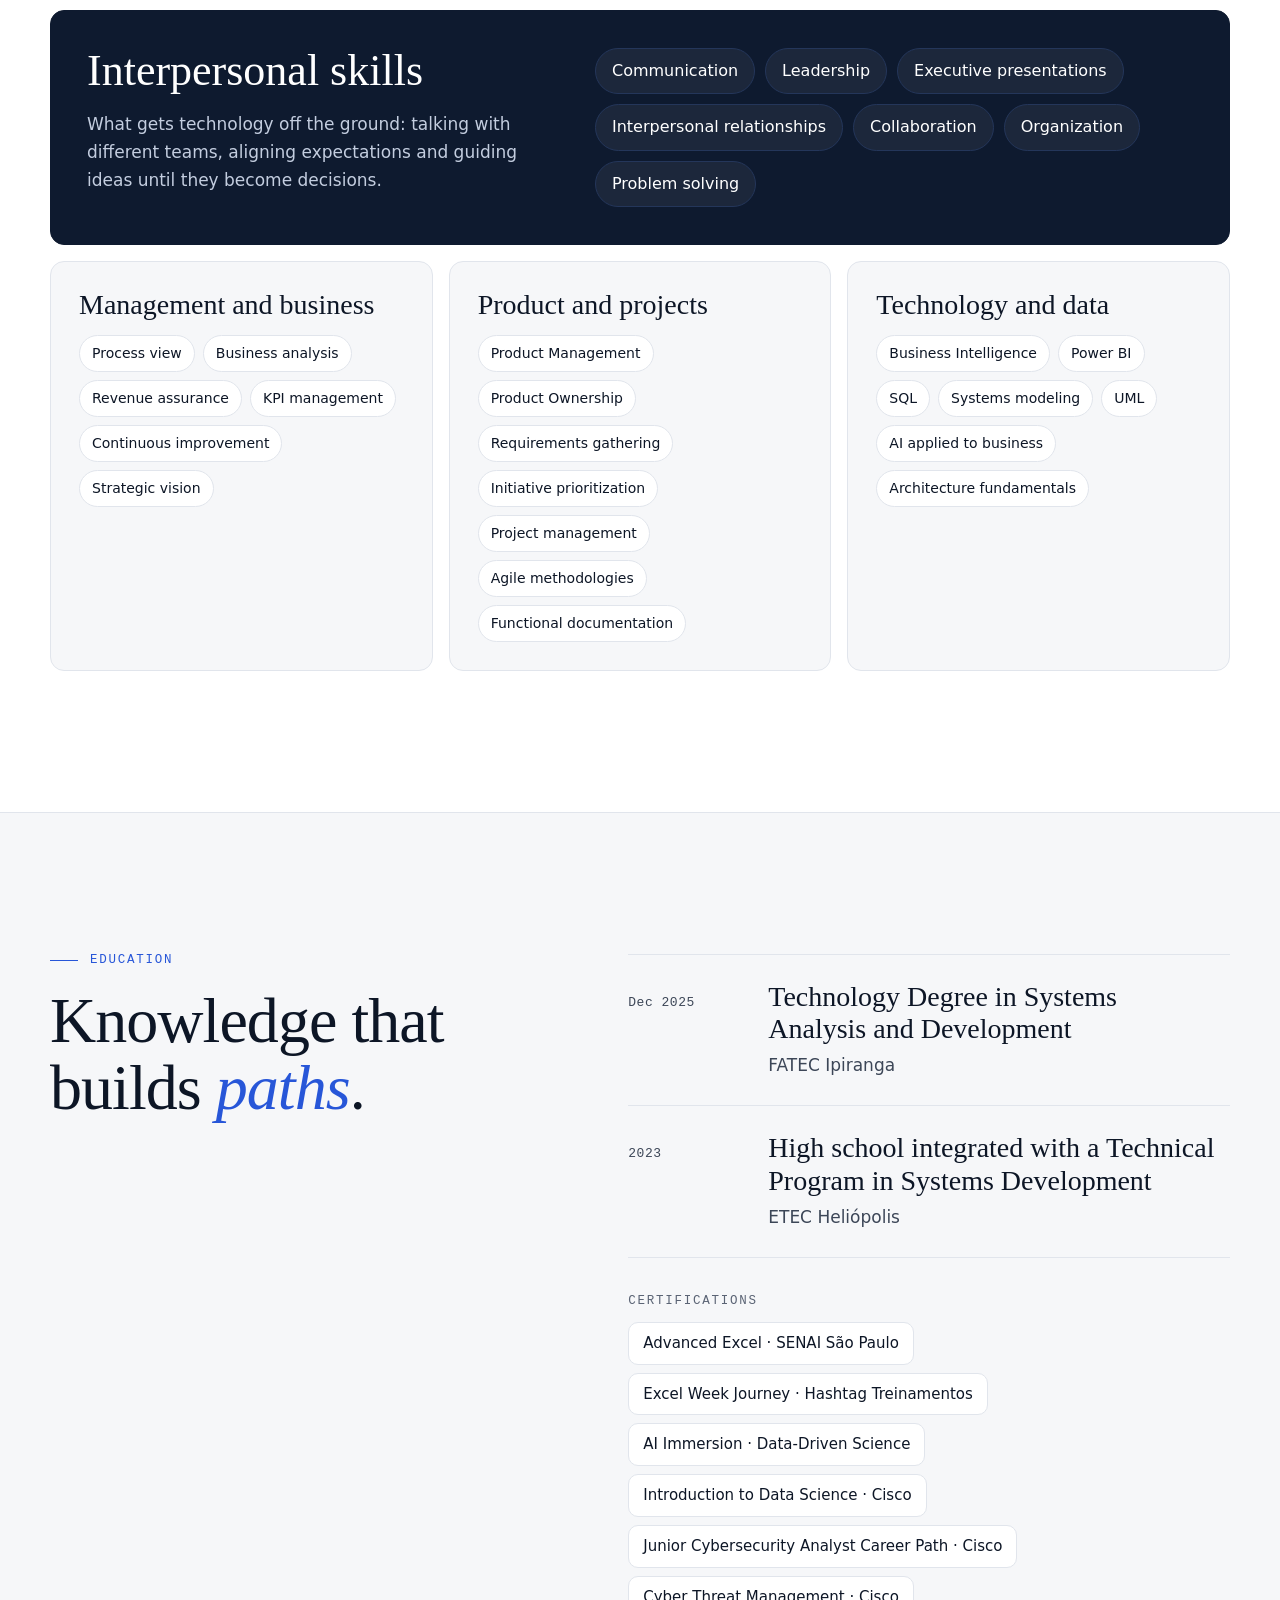
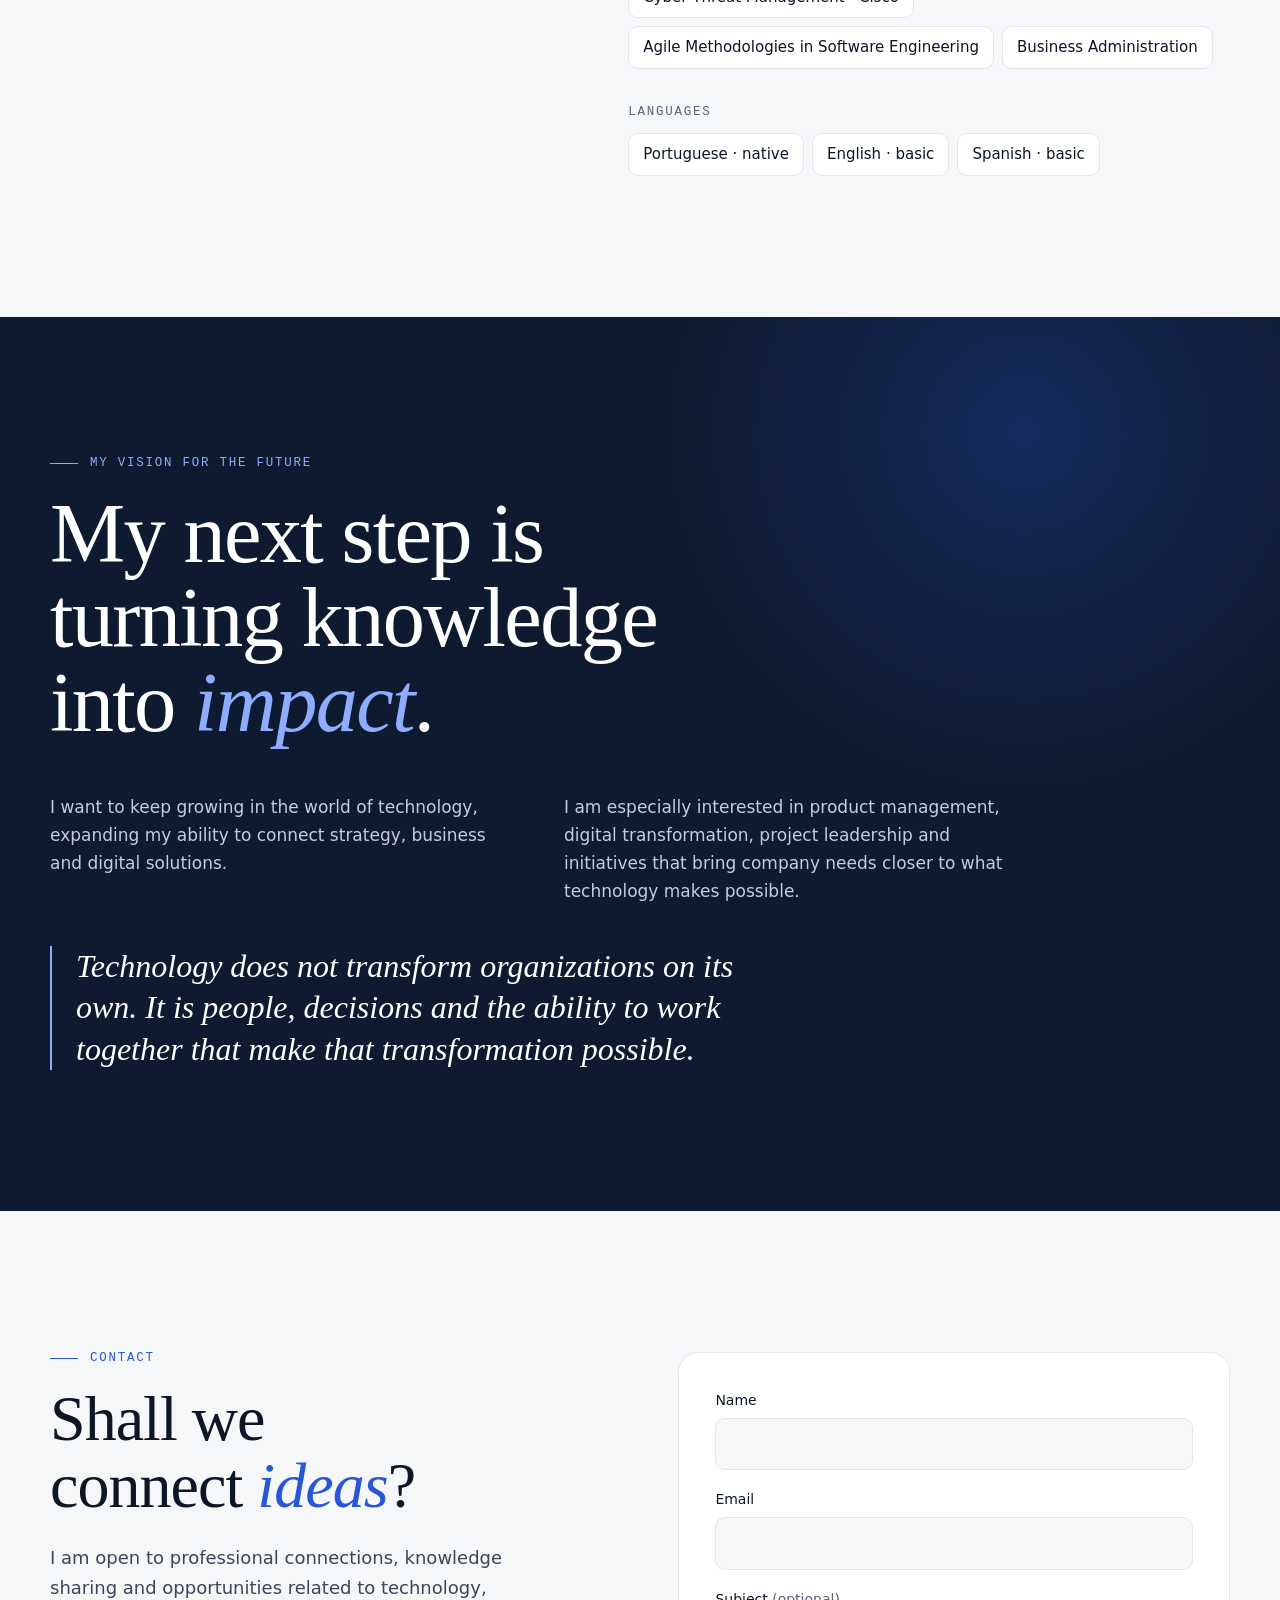
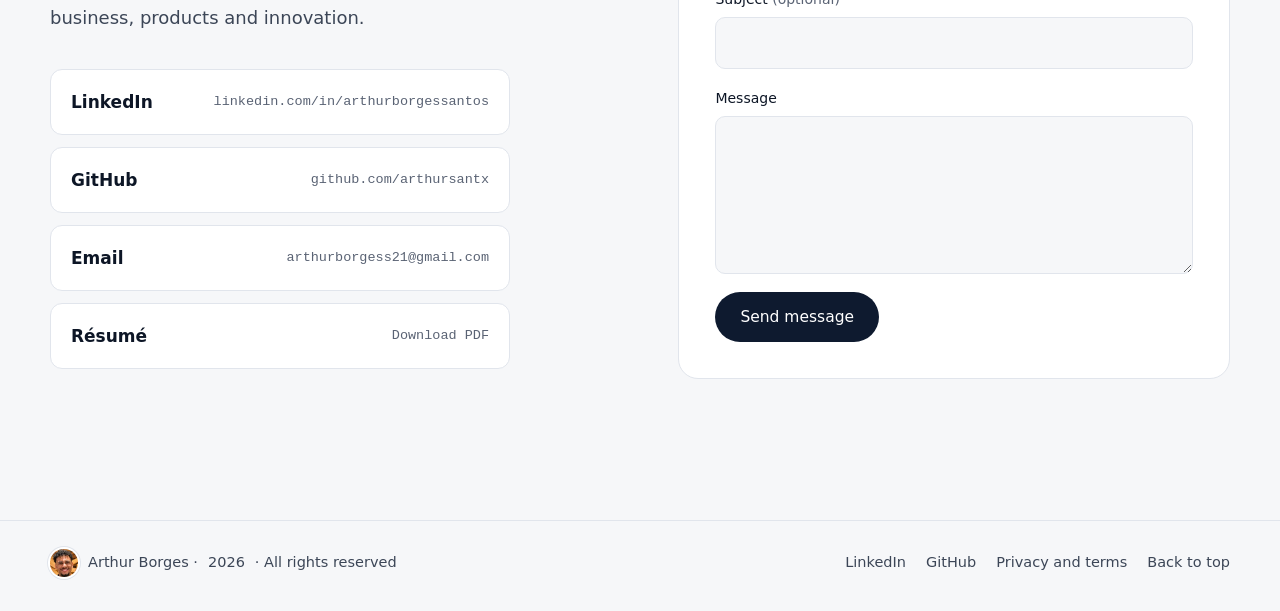
==== commit c89eb197: "Remove o projeto Pix no Brasil" ====
--- a/en/index.html
+++ b/en/index.html
@@ -326,32 +326,6 @@
             </a>
           </li>
           <li class="projeto revelar">
-            <a class="projeto-link" href="https://arthursantx.github.io/pix-brasil/" target="_blank" rel="noopener">
-              <div class="projeto-capa projeto-capa-pix" aria-hidden="true">
-                <span class="projeto-marca">PIX · DATA</span>
-                <svg viewBox="0 0 320 120" class="projeto-grafo">
-                  <g class="arestas"><path d="M24 104 L64 96 L104 84 L144 70 L184 58 L224 40 L264 30 L296 20"/></g>
-                  <g class="nos"><circle cx="24" cy="104" r="4"/><circle cx="104" cy="84" r="4"/><circle cx="184" cy="58" r="4"/><circle cx="296" cy="20" r="7"/></g>
-                </svg>
-              </div>
-              <div class="projeto-corpo">
-                <p class="projeto-status"><span class="ponto" aria-hidden="true"></span>Data case study · updated monthly</p>
-                <h3>Pix in Brazil: where it still has room to grow</h3>
-                <p>Analysis with open data from Brazil’s Central Bank and the 2022 Census: how much Pix (Brazil’s instant payment system) has grown, where it is used most and least, how it became a retail payment method and what happened to fraud. Data collection, SQL and dashboard update automatically.</p>
-                <ul class="etiquetas" aria-label="Project technologies">
-                  <li>SQL</li>
-                  <li>Python</li>
-                  <li>DuckDB</li>
-                  <li>Power BI</li>
-                  <li>Dashboard</li>
-                  <li>Open data</li>
-                </ul>
-                <p class="projeto-papel"><strong>My role:</strong> business questions, choice of data sources, analysis and recommendations.</p>
-                <span class="projeto-cta">See dashboard and case study <span aria-hidden="true">→</span></span>
-              </div>
-            </a>
-          </li>
-          <li class="projeto revelar">
             <a class="projeto-link" href="https://github.com/arthursantx/ubs-novo" target="_blank" rel="noopener">
               <div class="projeto-capa projeto-capa-ubs" aria-hidden="true">
                 <span class="projeto-marca">UBS · FATEC</span>
